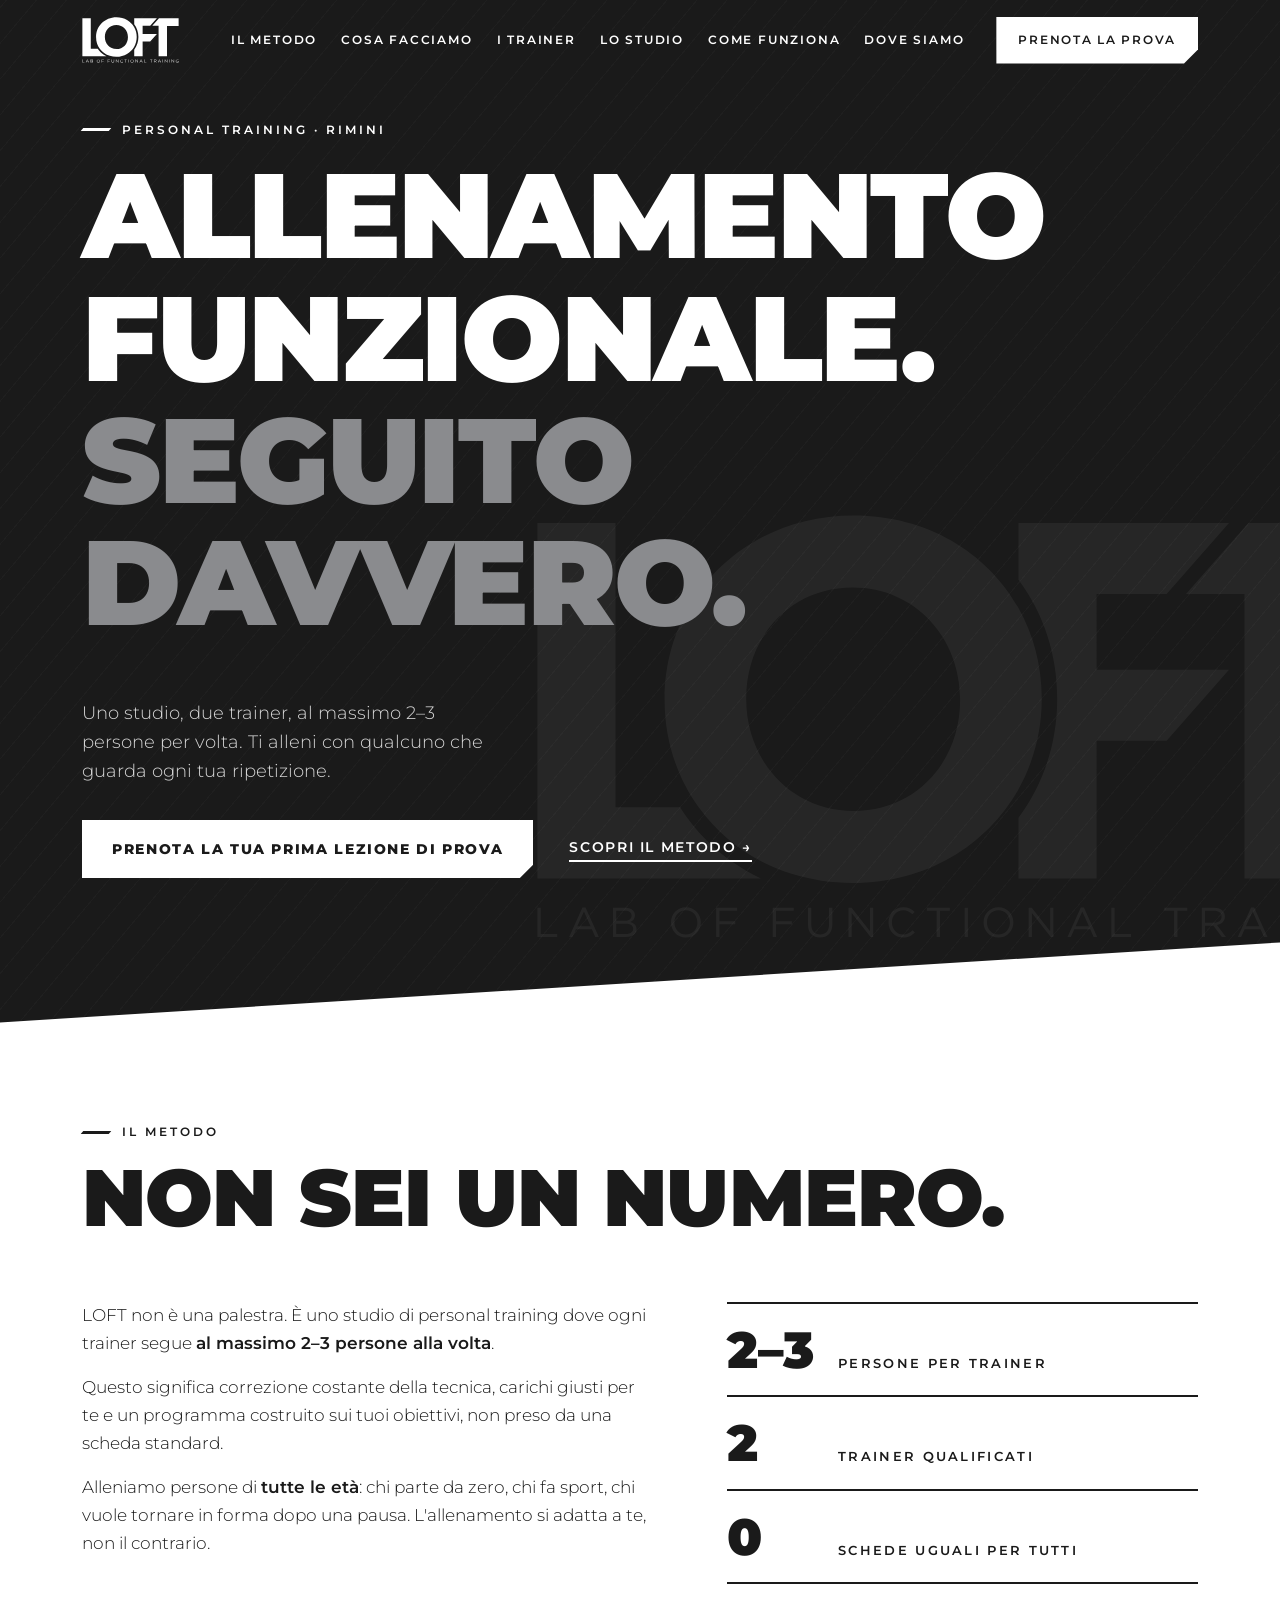
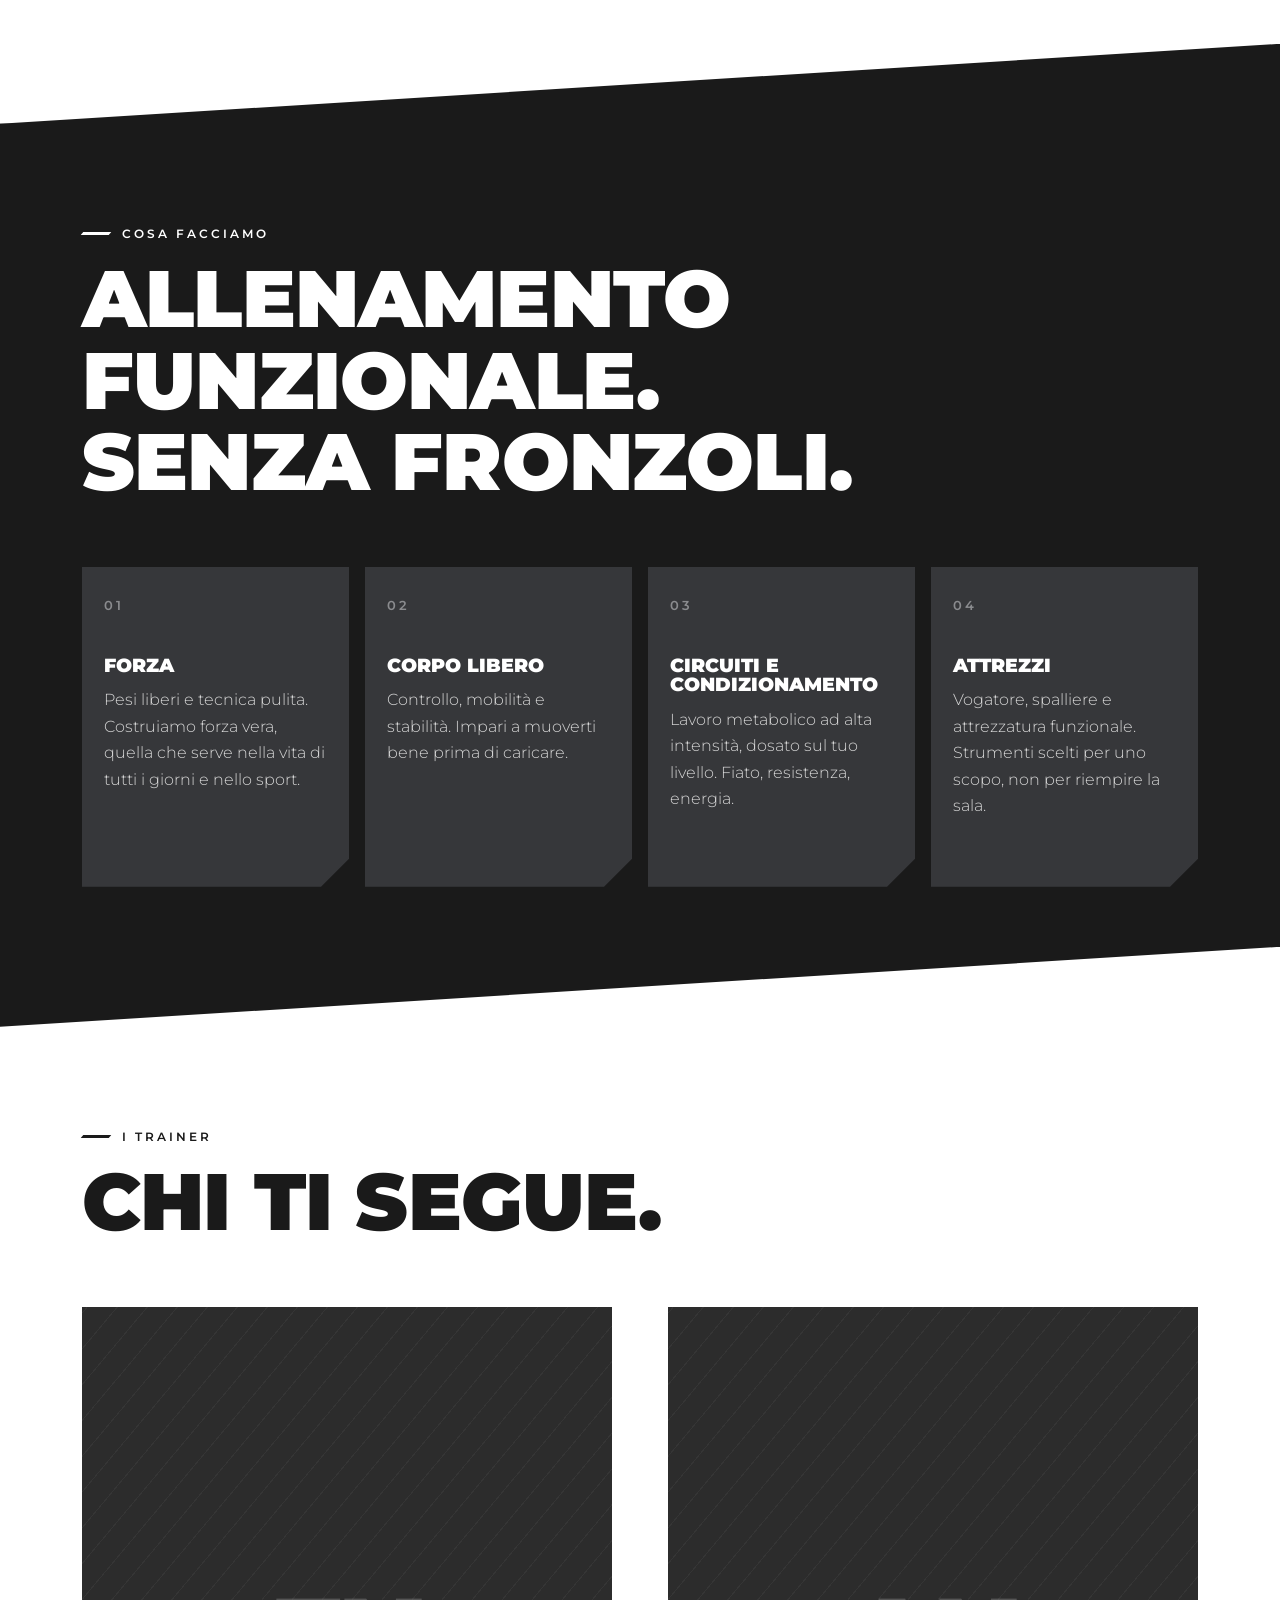
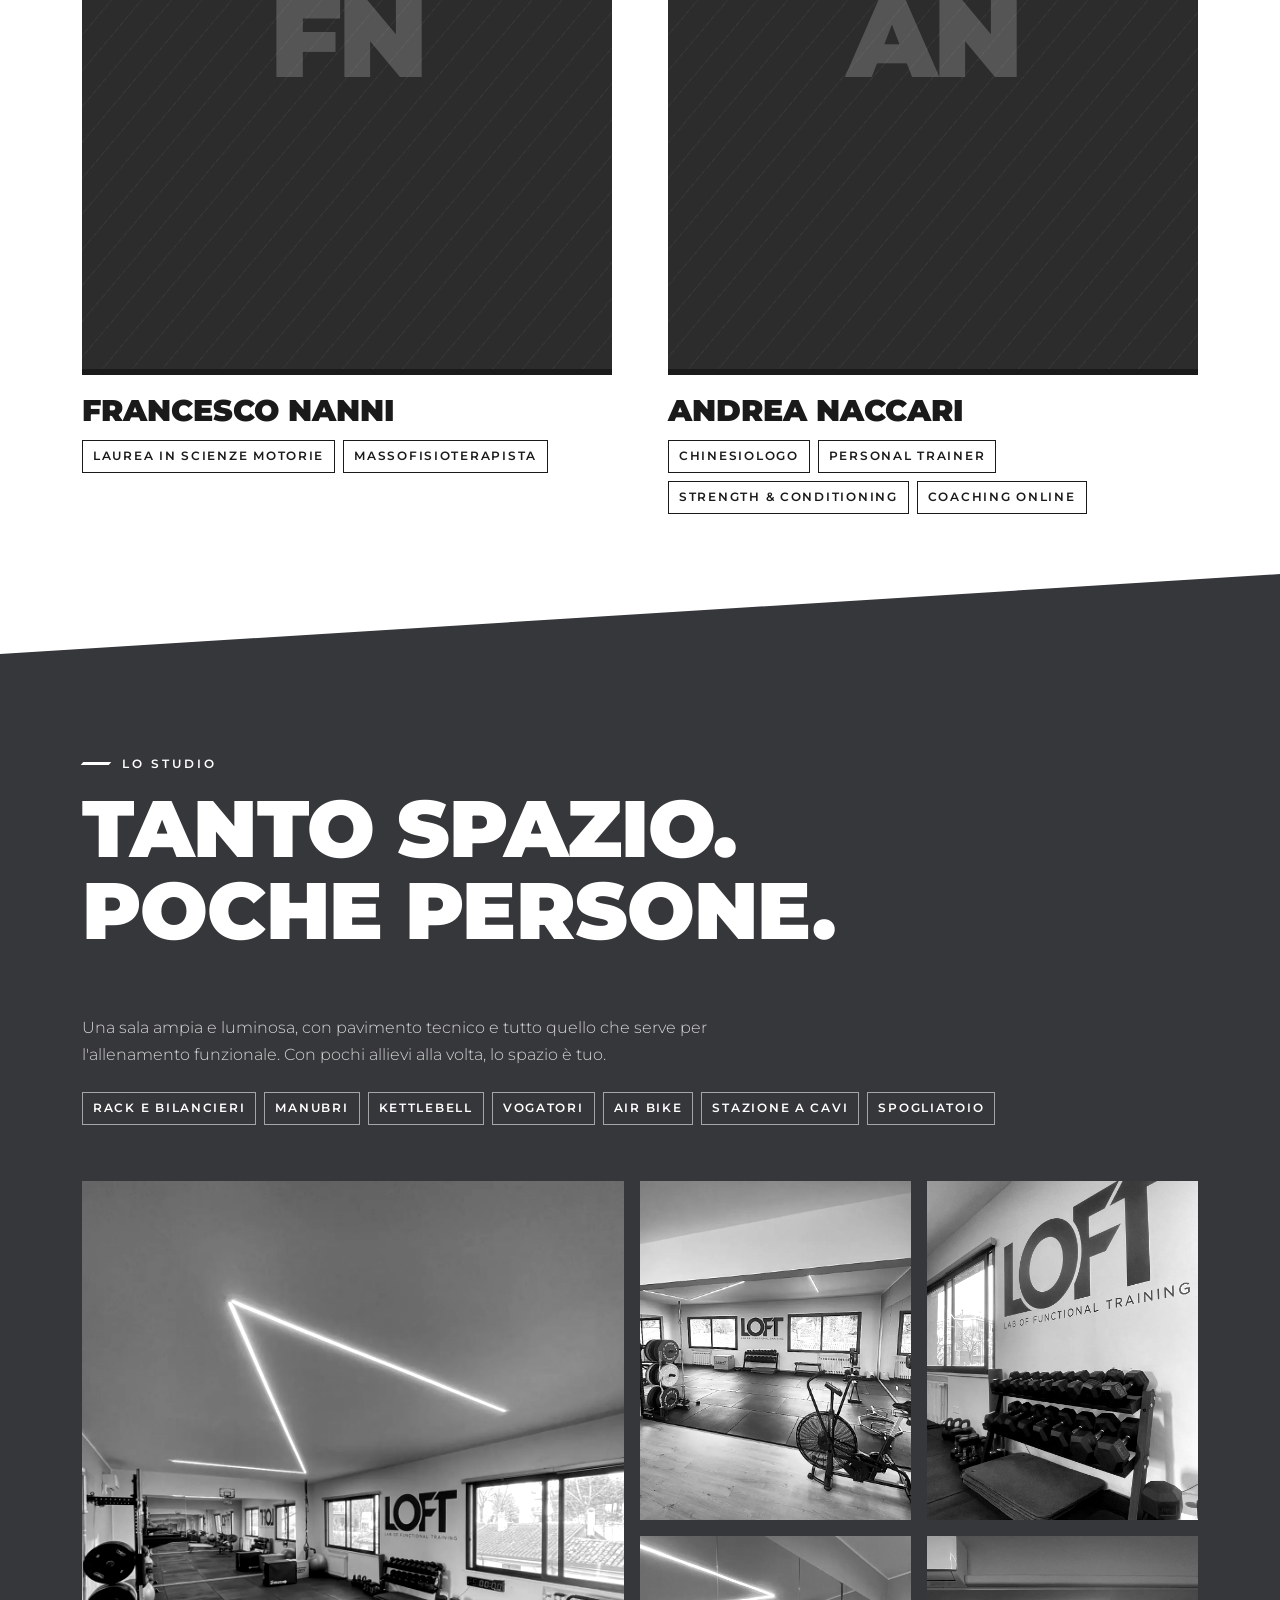
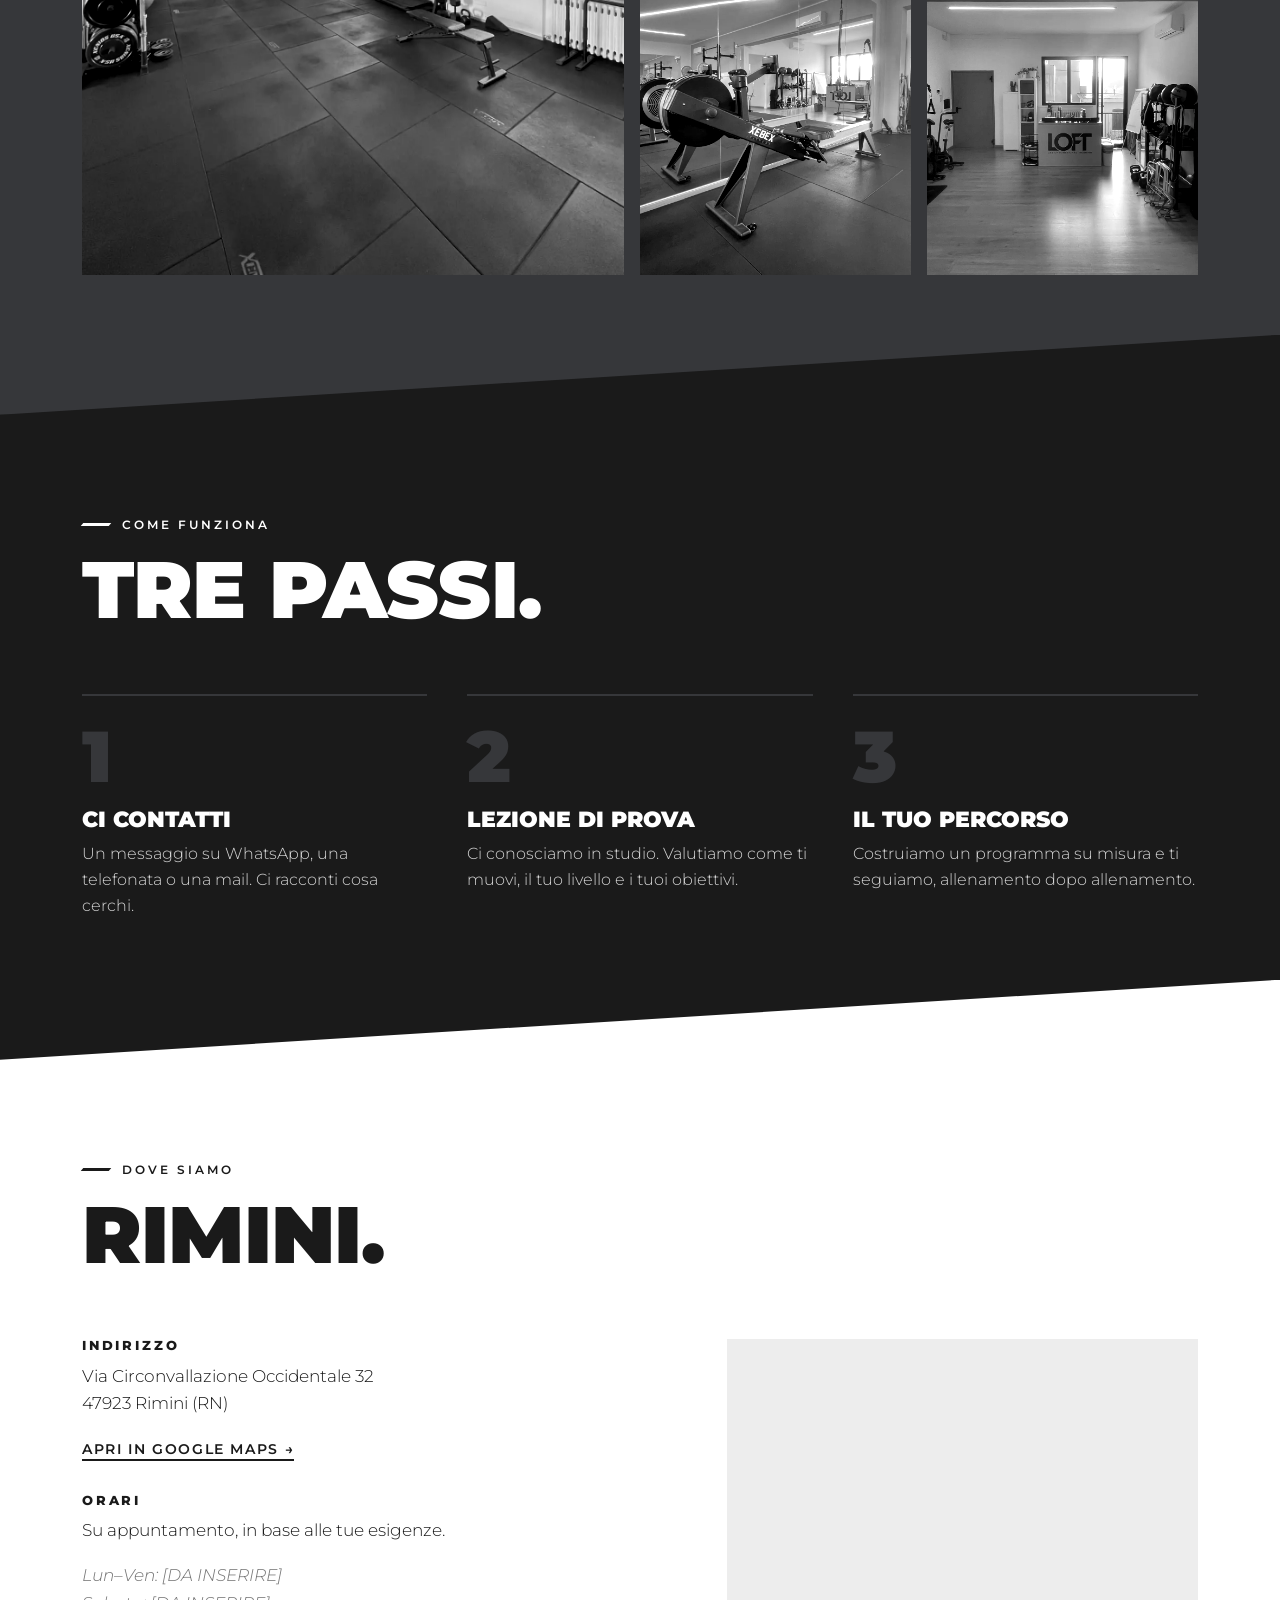
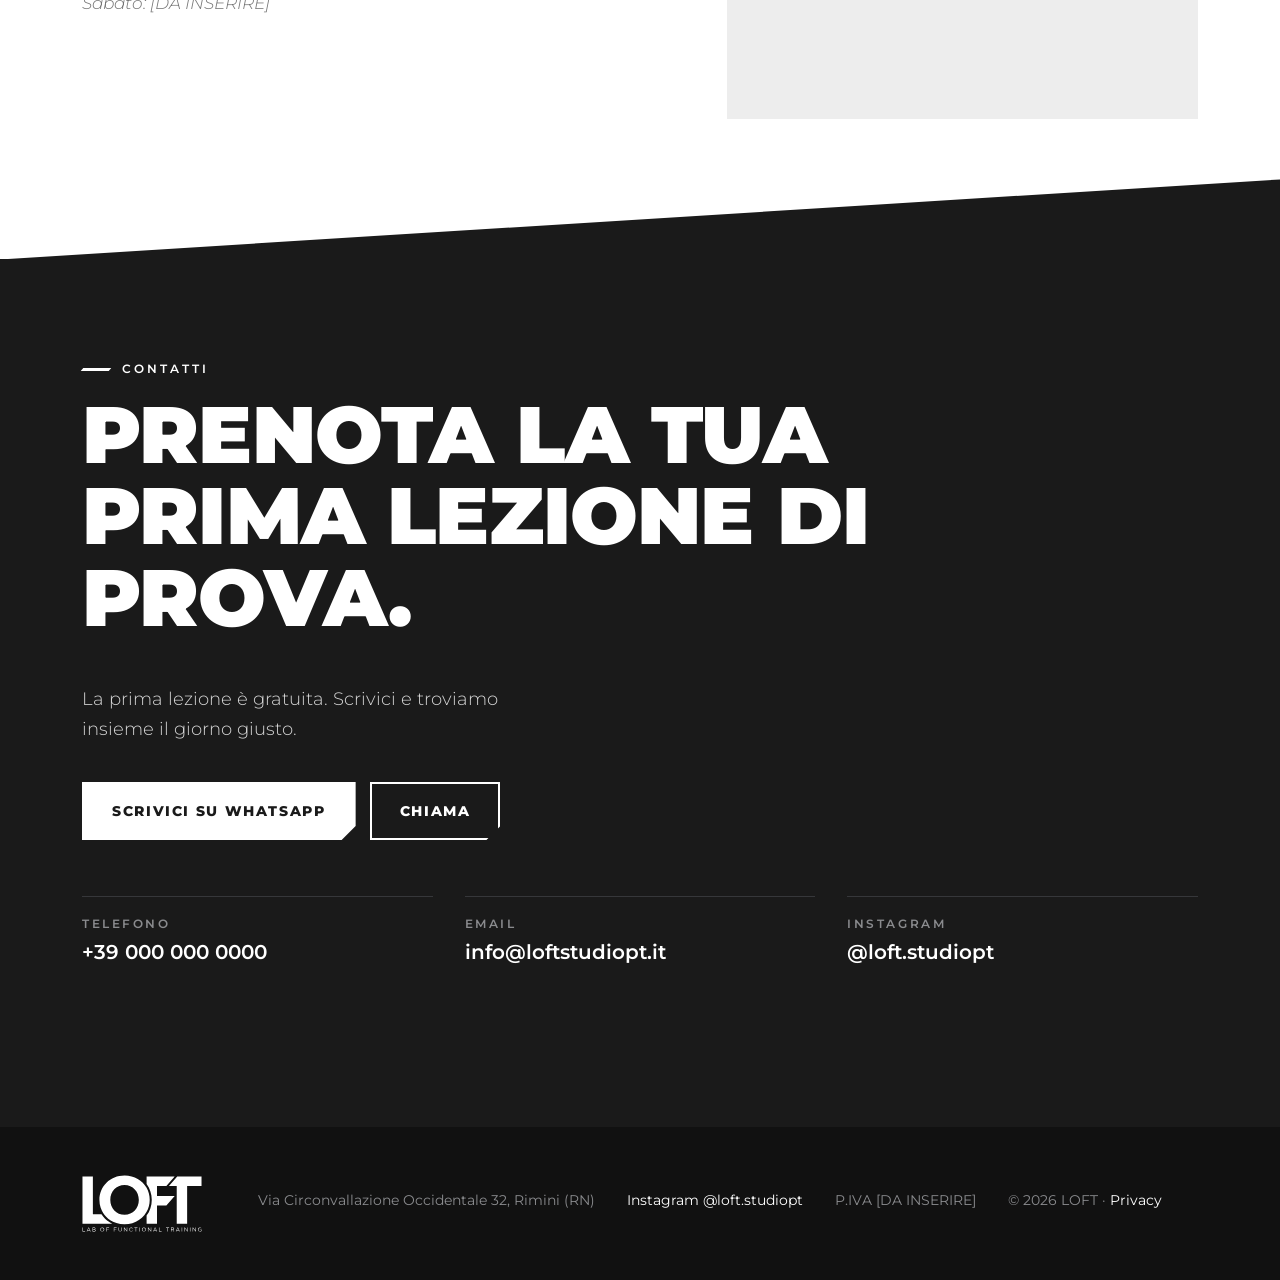
==== index.html @ a65f4deb "Nuova sezione Lo studio con le foto della palestra Cinque foto in bianco e nero (WebP), testo breve " ====
<!DOCTYPE html>
<!--
  LOFT – Lab of Functional Training · sito vetrina one-page
  ----------------------------------------------------------
  - I TESTI si modificano direttamente qui sotto, sezione per sezione.
  - I CONTATTI (telefono, WhatsApp, email) sono centralizzati in js/main.js,
    in cima al file (oggetto CONTATTI). Cambiali lì, una volta sola.
  - Tutto ciò che è da completare è marcato con [DA INSERIRE] o con un commento "DA SOSTITUIRE"
    (cerca queste parole nel file).
-->
<html lang="it">
<head>
  <meta charset="utf-8">
  <meta name="viewport" content="width=device-width, initial-scale=1">

  <!-- SEO base -->
  <title>LOFT – Lab of Functional Training | Personal training a Rimini</title>
  <meta name="description" content="Studio di personal training a Rimini. Allenamento funzionale con massimo 2–3 persone per trainer: attenzione individuale e programmazione su misura, per tutte le età.">
  <meta name="theme-color" content="#1A1A1A">

  <!-- Open Graph: l'anteprima quando si condivide il link su WhatsApp / Instagram -->
  <meta property="og:type" content="website">
  <meta property="og:locale" content="it_IT">
  <meta property="og:title" content="LOFT – Lab of Functional Training">
  <meta property="og:description" content="Allenamento funzionale a Rimini. Seguito davvero: massimo 2–3 persone per trainer.">
  <!-- Indirizzi completi (WhatsApp e Facebook li vogliono così).
       DA SOSTITUIRE quando ci sarà il dominio loftstudiopt.it -->
  <link rel="canonical" href="https://giacomociotti.github.io/loft/">
  <meta property="og:url" content="https://giacomociotti.github.io/loft/">
  <meta property="og:image" content="https://giacomociotti.github.io/loft/assets/logo/og-image.jpg">
  <meta property="og:image:width" content="1200">
  <meta property="og:image:height" content="630">

  <!-- Icone (favicon) ricavate dal logo -->
  <link rel="icon" type="image/png" sizes="32x32" href="assets/logo/favicon-32.png">
  <link rel="apple-touch-icon" href="assets/logo/apple-touch-icon.png">

  <!-- Font: Montserrat da Google Fonts -->
  <link rel="preconnect" href="https://fonts.googleapis.com">
  <link rel="preconnect" href="https://fonts.gstatic.com" crossorigin>
  <link href="https://fonts.googleapis.com/css2?family=Montserrat:wght@300;400;600;800;900&display=swap" rel="stylesheet">

  <link rel="stylesheet" href="css/style.css?v=4">

  <!-- Dati strutturati per Google (scheda attività locale).
       Telefono ed email da aggiungere quando saranno quelli reali:
       "telephone": "+39...", "email": "..." -->
  <script type="application/ld+json">
  {
    "@context": "https://schema.org",
    "@type": "SportsActivityLocation",
    "name": "LOFT – Lab of Functional Training",
    "description": "Studio di personal training e allenamento funzionale a Rimini.",
    "url": "https://giacomociotti.github.io/loft/",
    "image": "https://giacomociotti.github.io/loft/assets/logo/og-image.jpg",
    "address": {
      "@type": "PostalAddress",
      "streetAddress": "Via Circonvallazione Occidentale 32",
      "addressLocality": "Rimini",
      "addressRegion": "RN",
      "addressCountry": "IT"
    },
    "sameAs": ["https://www.instagram.com/loft.studiopt"]
  }
  </script>
</head>
<body>

  <!-- Link nascosto per chi naviga da tastiera: salta direttamente al contenuto -->
  <a class="skip-link" href="#metodo">Vai al contenuto</a>

  <!-- ===================== MENU IN ALTO ===================== -->
  <header class="site-header" id="top">
    <div class="container header-inner">
      <a href="#top" class="header-logo" aria-label="LOFT – torna all'inizio">
        <img src="assets/logo/loft-logo-bianco.svg" alt="LOFT – Lab of Functional Training" width="524" height="249">
      </a>

      <!-- Bottone hamburger: visibile solo su telefono -->
      <button class="nav-toggle" aria-expanded="false" aria-controls="menu" aria-label="Apri il menu">
        <span></span><span></span><span></span>
      </button>

      <nav class="nav" id="menu" aria-label="Menu principale">
        <a href="#metodo">Il metodo</a>
        <a href="#cosa-facciamo">Cosa facciamo</a>
        <a href="#trainer">I trainer</a>
        <a href="#studio">Lo studio</a>
        <a href="#come-funziona">Come funziona</a>
        <a href="#dove-siamo">Dove siamo</a>
        <a href="#contatti" class="btn btn-light nav-cta">Prenota la prova</a>
      </nav>
    </div>
  </header>

  <main>

    <!-- ===================== 1. HERO ===================== -->
    <section class="hero">
      <div class="container hero-inner">
        <p class="eyebrow">Personal training · Rimini</p>
        <h1 class="hero-title">
          Allenamento funzionale.<br>
          <span class="outline">Seguito davvero.</span>
        </h1>
        <p class="hero-lead">
          Uno studio, due trainer, al massimo 2–3 persone per volta.
          Ti alleni con qualcuno che guarda ogni tua ripetizione.
        </p>
        <div class="hero-actions">
          <!-- "gratuita" da confermare con i titolari -->
          <a href="#contatti" class="btn btn-light">Prenota la tua prima lezione di prova</a>
          <a href="#metodo" class="link-arrow">Scopri il metodo</a>
        </div>
      </div>
      <!-- Grande "LOFT" decorativo sullo sfondo -->
      <img class="hero-watermark" src="assets/logo/loft-logo-bianco.svg" alt="" aria-hidden="true" width="524" height="249">
    </section>

    <!-- ===================== 2. IL METODO / CHI SIAMO ===================== -->
    <section class="section section-light cut-top" id="metodo">
      <div class="container">
        <p class="eyebrow">Il metodo</p>
        <h2 class="section-title">Non sei un numero.</h2>

        <div class="split">
          <div class="prose">
            <p>
              LOFT non è una palestra. È uno studio di personal training dove ogni trainer
              segue <strong>al massimo 2–3 persone alla volta</strong>.
            </p>
            <p>
              Questo significa correzione costante della tecnica, carichi giusti per te
              e un programma costruito sui tuoi obiettivi, non preso da una scheda standard.
            </p>
            <p>
              Alleniamo persone di <strong>tutte le età</strong>: chi parte da zero, chi fa sport,
              chi vuole tornare in forma dopo una pausa. L'allenamento si adatta a te,
              non il contrario.
            </p>
          </div>

          <ul class="facts">
            <li><span class="fact-num">2–3</span><span class="fact-label">persone per trainer</span></li>
            <li><span class="fact-num">2</span><span class="fact-label">trainer qualificati</span></li>
            <li><span class="fact-num">0</span><span class="fact-label">schede uguali per tutti</span></li>
          </ul>
        </div>
      </div>
    </section>

    <!-- ===================== 3. COSA FACCIAMO ===================== -->
    <section class="section section-dark cut-top" id="cosa-facciamo">
      <div class="container">
        <p class="eyebrow">Cosa facciamo</p>
        <h2 class="section-title">Allenamento funzionale.<br>Senza fronzoli.</h2>

        <div class="cards">
          <article class="card">
            <span class="card-num">01</span>
            <h3>Forza</h3>
            <p>Pesi liberi e tecnica pulita. Costruiamo forza vera, quella che serve nella vita di tutti i giorni e nello sport.</p>
          </article>
          <article class="card">
            <span class="card-num">02</span>
            <h3>Corpo libero</h3>
            <p>Controllo, mobilità e stabilità. Impari a muoverti bene prima di caricare.</p>
          </article>
          <article class="card">
            <span class="card-num">03</span>
            <h3>Circuiti e condizionamento</h3>
            <p>Lavoro metabolico ad alta intensità, dosato sul tuo livello. Fiato, resistenza, energia.</p>
          </article>
          <article class="card">
            <span class="card-num">04</span>
            <h3>Attrezzi</h3>
            <p>Vogatore, spalliere e attrezzatura funzionale. Strumenti scelti per uno scopo, non per riempire la sala.</p>
          </article>
        </div>
      </div>
    </section>

    <!-- ===================== 4. I TRAINER ===================== -->
    <section class="section section-light cut-top" id="trainer">
      <div class="container">
        <p class="eyebrow">I trainer</p>
        <h2 class="section-title">Chi ti segue.</h2>

        <div class="trainers">
          <article class="trainer">
            <!-- DA SOSTITUIRE: foto del trainer.
                 Quando c'è la foto, sostituisci il <div class="trainer-photo ..."> con:
                 <img class="trainer-photo" src="assets/img/francesco-nanni.webp" alt="Francesco Nanni, trainer di LOFT" loading="lazy" width="800" height="1000"> -->
            <div class="trainer-photo trainer-photo-placeholder" role="img" aria-label="Foto di Francesco Nanni in arrivo">FN</div>
            <div class="trainer-body">
              <h3>Francesco Nanni</h3>
              <ul class="tags">
                <li>Laurea in Scienze Motorie</li>
                <li>Massofisioterapista</li>
              </ul>
            </div>
          </article>

          <article class="trainer">
            <!-- DA SOSTITUIRE: foto del trainer (vedi istruzioni sopra), es. assets/img/andrea-naccari.webp -->
            <div class="trainer-photo trainer-photo-placeholder" role="img" aria-label="Foto di Andrea Naccari in arrivo">AN</div>
            <div class="trainer-body">
              <h3>Andrea Naccari</h3>
              <ul class="tags">
                <li>Chinesiologo</li>
                <li>Personal Trainer</li>
                <li>Strength &amp; Conditioning</li>
                <li>Coaching online</li>
              </ul>
            </div>
          </article>
        </div>
      </div>
    </section>

    <!-- ===================== 4b. LO STUDIO (foto della palestra) =====================
         Foto in assets/img/palestra/ (versioni leggere in WebP; gli originali sono in originali/).
         Il bianco e nero lo applica il CSS: le foto restano a colori nei file.
         Su telefono le foto scorrono di lato; su desktop diventano una griglia
         con la prima foto grande a sinistra. Per cambiare foto basta cambiare src e alt. -->
    <section class="section section-studio cut-top" id="studio">
      <div class="container">
        <p class="eyebrow">Lo studio</p>
        <h2 class="section-title">Tanto spazio.<br>Poche persone.</h2>
        <p class="studio-lead">Una sala ampia e luminosa, con pavimento tecnico e tutto quello che serve per l'allenamento funzionale. Con pochi allievi alla volta, lo spazio è tuo.</p>

        <!-- Attrezzatura: solo cose che si vedono davvero nelle foto dello studio -->
        <ul class="tags tags-light">
          <li>Rack e bilancieri</li>
          <li>Manubri</li>
          <li>Kettlebell</li>
          <li>Vogatori</li>
          <li>Air bike</li>
          <li>Stazione a cavi</li>
          <li>Spogliatoio</li>
        </ul>

        <!-- tabindex e aria-label: permettono di scorrere le foto anche da tastiera -->
        <div class="gallery" role="region" aria-label="Foto dello studio" tabindex="0">
          <img src="assets/img/palestra/sala-panoramica.webp" alt="La sala di LOFT vista dal fondo, con le luci a LED sul soffitto e il logo sul muro" loading="lazy" width="1200" height="1600">
          <img src="assets/img/palestra/sala-panoramica-ingresso.webp" alt="La sala vista dall'ingresso: dischi, air bike e pavimento tecnico" loading="lazy" width="1000" height="1000">
          <img src="assets/img/palestra/parete-logo-manubri.webp" alt="Il logo LOFT sulla parete, sopra la rastrelliera dei manubri" loading="lazy" width="1000" height="1333">
          <img src="assets/img/palestra/vogatore-sala.webp" alt="Un vogatore davanti agli specchi della sala" loading="lazy" width="1000" height="1333">
          <img src="assets/img/palestra/sala-ingresso-bancone.webp" alt="L'ingresso con il bancone LOFT e l'attrezzatura funzionale" loading="lazy" width="1000" height="1333">
        </div>
      </div>
    </section>

    <!-- ===================== 5. COME FUNZIONA ===================== -->
    <section class="section section-dark cut-top" id="come-funziona">
      <div class="container">
        <p class="eyebrow">Come funziona</p>
        <h2 class="section-title">Tre passi.</h2>

        <ol class="steps">
          <li class="step">
            <span class="step-num">1</span>
            <h3>Ci contatti</h3>
            <p>Un messaggio su WhatsApp, una telefonata o una mail. Ci racconti cosa cerchi.</p>
          </li>
          <li class="step">
            <span class="step-num">2</span>
            <h3>Lezione di prova</h3>
            <p>Ci conosciamo in studio. Valutiamo come ti muovi, il tuo livello e i tuoi obiettivi.</p>
          </li>
          <li class="step">
            <span class="step-num">3</span>
            <h3>Il tuo percorso</h3>
            <p>Costruiamo un programma su misura e ti seguiamo, allenamento dopo allenamento.</p>
          </li>
        </ol>
      </div>
    </section>

    <!-- ===================== 6. DOVE SIAMO E ORARI ===================== -->
    <section class="section section-light cut-top" id="dove-siamo">
      <div class="container">
        <p class="eyebrow">Dove siamo</p>
        <h2 class="section-title">Rimini.</h2>

        <div class="split">
          <div class="info">
            <h3>Indirizzo</h3>
            <p>
              Via Circonvallazione Occidentale 32<br>
              47923 Rimini (RN)
            </p>
            <p>
              <a class="link-arrow link-dark" href="https://www.google.com/maps/search/?api=1&query=Via+Circonvallazione+Occidentale+32+Rimini" target="_blank" rel="noopener">Apri in Google Maps</a>
            </p>

            <h3>Orari</h3>
            <p>Su appuntamento, in base alle tue esigenze.</p>
            <!-- DA SOSTITUIRE: fasce orarie di apertura -->
            <p class="placeholder">Lun–Ven: [DA INSERIRE]<br>Sabato: [DA INSERIRE]</p>
          </div>

          <!-- Mappa Google: embed gratuito, nessuna API key necessaria -->
          <div class="map">
            <iframe
              title="Mappa: LOFT, Via Circonvallazione Occidentale 32, Rimini"
              src="https://www.google.com/maps?q=Via+Circonvallazione+Occidentale+32,+Rimini&output=embed"
              loading="lazy"
              referrerpolicy="no-referrer-when-downgrade"
              allowfullscreen></iframe>
          </div>
        </div>
      </div>
    </section>

    <!-- ===================== 7. CONTATTI ===================== -->
    <section class="section section-dark cut-top contact" id="contatti">
      <div class="container">
        <p class="eyebrow">Contatti</p>
        <h2 class="section-title">Prenota la tua<br>prima lezione di prova.</h2>
        <!-- DA SOSTITUIRE: confermare con i titolari che la prova sia gratuita -->
        <p class="contact-lead">La prima lezione è gratuita. Scrivici e troviamo insieme il giorno giusto.</p>

        <!-- I link qui sotto vengono completati da js/main.js (oggetto CONTATTI) -->
        <div class="contact-actions">
          <a class="btn btn-light" data-contatto="whatsapp" href="#" target="_blank" rel="noopener">Scrivici su WhatsApp</a>
          <a class="btn btn-outline" data-contatto="telefono" href="#">Chiama</a>
        </div>

        <ul class="contact-list">
          <li><span>Telefono</span> <a data-contatto="telefono" data-mostra="testo" href="#">[DA INSERIRE]</a></li>
          <li><span>Email</span> <a data-contatto="email" data-mostra="testo" href="#">[DA INSERIRE]</a></li>
          <li><span>Instagram</span> <a href="https://www.instagram.com/loft.studiopt" target="_blank" rel="noopener">@loft.studiopt</a></li>
        </ul>
      </div>
    </section>

  </main>

  <!-- ===================== 8. FOOTER ===================== -->
  <footer class="site-footer">
    <div class="container footer-inner">
      <img class="footer-logo" src="assets/logo/loft-logo-bianco.svg" alt="LOFT – Lab of Functional Training" width="524" height="249" loading="lazy">
      <div class="footer-info">
        <p>Via Circonvallazione Occidentale 32, Rimini (RN)</p>
        <p><a href="https://www.instagram.com/loft.studiopt" target="_blank" rel="noopener">Instagram @loft.studiopt</a></p>
        <!-- DA SOSTITUIRE: P.IVA e ragione sociale -->
        <p>P.IVA [DA INSERIRE]</p>
        <p>© <span id="anno">2026</span> LOFT · <a href="privacy.html">Privacy</a></p>
      </div>
    </div>
  </footer>

  <script src="js/main.js?v=4"></script>
</body>
</html>
---- css/style.css ----
/* =========================================================
   LOFT – foglio di stile
   Approccio "mobile-first": le regole base sono per il telefono,
   le @media (min-width: ...) in fondo aggiungono il layout per schermi grandi.
   ========================================================= */

/* ---------- 1. VARIABILI (colori, font, misure) ---------- */
:root {
  --nero: #1A1A1A;        /* nero del logo */
  --antracite: #36373A;   /* grigio antracite, card e blocchi scuri */
  --grigio: #8A8B8E;      /* grigio medio per testi secondari su scuro */
  --grigio-chiaro: #EDEDED;
  --bianco: #FFFFFF;

  --font: "Montserrat", system-ui, -apple-system, "Segoe UI", sans-serif;

  --gutter: 20px;          /* margine laterale su telefono */
  --max: 1180px;           /* larghezza massima del contenuto */
  --taglio: 6vw;           /* altezza del taglio diagonale tra le sezioni */
  --header-h: 64px;
}

/* ---------- 2. BASE ---------- */
*, *::before, *::after { box-sizing: border-box; }

html {
  scroll-behavior: smooth;                  /* scroll fluido verso le sezioni */
  scroll-padding-top: var(--header-h);      /* il menu fisso non copre i titoli */
}

body {
  margin: 0;
  font-family: var(--font);
  font-weight: 400;
  font-size: 1rem;
  line-height: 1.65;
  color: var(--bianco);
  background: var(--nero);
  -webkit-font-smoothing: antialiased;
}

img { max-width: 100%; display: block; }
a { color: inherit; }
h1, h2, h3 { margin: 0; line-height: 1.02; }
p { margin: 0 0 1em; }

.container {
  width: 100%;
  max-width: var(--max);
  margin: 0 auto;
  padding: 0 var(--gutter);
}

/* Contorno ben visibile per chi naviga con la tastiera */
:focus-visible { outline: 3px solid currentColor; outline-offset: 3px; }

.skip-link {
  position: absolute; left: -9999px; top: 0;
  background: var(--bianco); color: var(--nero);
  padding: 10px 16px; z-index: 100; font-weight: 600;
}
.skip-link:focus { left: 10px; top: 10px; }

/* ---------- 3. TIPOGRAFIA RICORRENTE ---------- */

/* Occhiello: piccolo, maiuscolo, spaziato come la tagline del logo */
.eyebrow {
  font-size: 0.75rem;
  font-weight: 600;
  letter-spacing: 0.25em;
  text-transform: uppercase;
  margin-bottom: 1.2em;
  display: flex; align-items: center; gap: 12px;
}
.eyebrow::before {             /* trattino obliquo, richiama il taglio della F */
  content: "";
  width: 28px; height: 3px;
  background: currentColor;
  transform: skewX(-40deg);
}

.section-title {
  font-size: clamp(2.2rem, 9vw, 5rem);
  font-weight: 900;
  text-transform: uppercase;
  letter-spacing: -0.01em;
  margin-bottom: 0.8em;
}

.prose p, .info p { font-weight: 300; font-size: 1.05rem; }
strong { font-weight: 600; }

.placeholder { opacity: 0.6; font-style: italic; }

/* ---------- 4. BOTTONI E LINK ---------- */
.btn {
  display: inline-block;
  padding: 16px 28px;
  font-weight: 800;
  font-size: 0.85rem;
  letter-spacing: 0.12em;
  text-transform: uppercase;
  text-decoration: none;
  text-align: center;
  border: 2px solid transparent;
  /* angolo in basso a destra tagliato in diagonale */
  clip-path: polygon(0 0, 100% 0, 100% calc(100% - 14px), calc(100% - 14px) 100%, 0 100%);
  transition: background-color .2s, color .2s;
}
.btn-light { background: var(--bianco); color: var(--nero); }
.btn-light:hover, .btn-light:focus-visible { background: var(--grigio-chiaro); }
.btn-outline { border-color: var(--bianco); color: var(--bianco); }
.btn-outline:hover, .btn-outline:focus-visible { background: var(--bianco); color: var(--nero); }
.btn:focus-visible { outline: none; text-decoration: underline; text-underline-offset: 4px; }

.link-arrow {
  font-weight: 600;
  font-size: 0.85rem;
  letter-spacing: 0.12em;
  text-transform: uppercase;
  text-decoration: none;
  border-bottom: 2px solid currentColor;
  padding-bottom: 2px;
}
.link-arrow::after { content: " →"; }

/* ---------- 5. HEADER E MENU ---------- */
.site-header {
  position: fixed; inset: 0 0 auto 0;
  z-index: 50;
  height: var(--header-h);
  transition: background-color .25s;
}
.site-header.scrolled, body.menu-aperto .site-header { background: var(--nero); }

.header-inner {
  height: 100%;
  display: flex; align-items: center; justify-content: space-between;
}
.header-logo img { height: 38px; width: auto; }

/* Hamburger: tre lineette che diventano una X */
.nav-toggle {
  width: 44px; height: 44px;
  background: none; border: 0; padding: 10px;
  color: var(--bianco); cursor: pointer;
  display: flex; flex-direction: column; justify-content: center; gap: 6px;
  z-index: 60;
}
.nav-toggle span {
  display: block; height: 2px; background: currentColor;
  transition: transform .25s, opacity .25s;
}
body.menu-aperto .nav-toggle span:nth-child(1) { transform: translateY(8px) rotate(45deg); }
body.menu-aperto .nav-toggle span:nth-child(2) { opacity: 0; }
body.menu-aperto .nav-toggle span:nth-child(3) { transform: translateY(-8px) rotate(-45deg); }

/* Su telefono il menu è un pannello a tutto schermo */
.nav {
  position: fixed; inset: var(--header-h) 0 0 0;
  background: var(--nero);
  display: flex; flex-direction: column; gap: 4px;
  padding: 32px var(--gutter);
  visibility: hidden; opacity: 0;
  transition: opacity .25s, visibility .25s;
}
body.menu-aperto .nav { visibility: visible; opacity: 1; }
body.menu-aperto { overflow: hidden; }   /* blocca lo scroll sotto il menu */

.nav a {
  font-size: 1.6rem; font-weight: 800; text-transform: uppercase;
  text-decoration: none; padding: 8px 0;
}
.nav .nav-cta { margin-top: 24px; font-size: 0.85rem; padding: 16px 28px; }

/* ---------- 6. HERO ---------- */
.hero {
  position: relative;
  min-height: 100svh;            /* altezza dello schermo del telefono */
  /* Su telefono: contenuti e scritta LOFT uno sotto l'altro */
  display: flex; flex-direction: column; justify-content: center;
  padding: calc(var(--header-h) + 40px) 0 calc(var(--taglio) + 24px);
  overflow: hidden;
  background:
    /* leggere righe diagonali, effetto "industriale" */
    repeating-linear-gradient(-50deg, transparent 0 22px, rgba(255,255,255,.025) 22px 23px),
    var(--nero);
}
.hero-inner { position: relative; z-index: 1; }

.hero-title {
  font-size: clamp(2.2rem, 10.5vw, 7.5rem);
  font-weight: 900;
  text-transform: uppercase;
  letter-spacing: -0.02em;
  margin-bottom: 0.45em;
}
/* Seconda riga del titolo in grigio, per dare ritmo */
.outline { color: var(--grigio); }

.hero-lead {
  max-width: 34ch;
  font-size: 1.1rem; font-weight: 300;
  color: #D6D6D6;
  margin-bottom: 2em;
}
.hero-actions {
  display: flex; flex-direction: column; align-items: flex-start; gap: 24px;
}

/* Grande LOFT decorativo.
   Su telefono sta SOTTO i contenuti (non dietro), allineato al testo
   e tagliato dal bordo destro dello schermo. */
.hero-watermark {
  width: 104%; max-width: none; height: auto;   /* più largo dello schermo: la T è tagliata solo in parte */
  margin: 28px 0 0 var(--gutter);
  opacity: 0.09;
  pointer-events: none;
}

/* ---------- 7. SEZIONI E TAGLIO DIAGONALE ---------- */
.section {
  position: relative;
  padding: 72px 0 88px;
}
.section-light { background: var(--bianco); color: var(--nero); }
.section-dark  { background: var(--nero);   color: var(--bianco); }

/* Ogni sezione "sale" sopra la precedente con un bordo obliquo */
.cut-top {
  margin-top: calc(var(--taglio) * -1);
  padding-top: calc(var(--taglio) + 64px);
  clip-path: polygon(0 var(--taglio), 100% 0, 100% 100%, 0 100%);
}

/* Due colonne su desktop, una sopra l'altra su telefono */
.split { display: grid; gap: 48px; }

/* ---------- 8. IL METODO: numeri ---------- */
.facts {
  list-style: none; margin: 0; padding: 0;
  display: grid; gap: 0;
}
.facts li {
  display: flex; align-items: baseline; gap: 20px;
  padding: 20px 0;
  border-top: 2px solid var(--nero);
}
.facts li:last-child { border-bottom: 2px solid var(--nero); }
.fact-num {
  font-size: 3.2rem; font-weight: 900; line-height: 1;
  min-width: 2.6ch;
}
.fact-label {
  font-size: 0.8rem; font-weight: 600;
  letter-spacing: 0.18em; text-transform: uppercase;
}

/* ---------- 9. COSA FACCIAMO: card ---------- */
.cards { display: grid; gap: 16px; }
.card {
  background: var(--antracite);
  padding: 32px 28px 36px;
  clip-path: polygon(0 0, 100% 0, 100% calc(100% - 28px), calc(100% - 28px) 100%, 0 100%);
}
.card-num {
  display: block;
  font-size: 0.8rem; font-weight: 600; letter-spacing: 0.25em;
  color: var(--grigio);
  margin-bottom: 40px;
}
.card h3 {
  font-size: 1.5rem; font-weight: 900; text-transform: uppercase;
  margin-bottom: 12px;
}
.card p { font-weight: 300; color: #D6D6D6; margin: 0; }

/* ---------- 10. TRAINER ---------- */
.trainers { display: grid; gap: 40px; }
.trainer-photo {
  width: 100%;
  aspect-ratio: 4 / 5;
  object-fit: cover;
  /* foto in bianco e nero ad alto contrasto */
  filter: grayscale(1) contrast(1.15);
}
.trainer-photo-placeholder {
  background:
    repeating-linear-gradient(-50deg, transparent 0 22px, rgba(255,255,255,.04) 22px 23px),
    var(--antracite);
  color: rgba(255,255,255,.18);
  display: flex; align-items: center; justify-content: center;
  font-size: 7rem; font-weight: 900; letter-spacing: -0.04em;
}
.trainer-body {
  padding-top: 20px;
  border-top: 6px solid var(--nero);
  margin-top: 0;
}
.trainer h3 {
  font-size: 1.9rem; font-weight: 900; text-transform: uppercase;
  margin-bottom: 14px;
}
.tags {
  list-style: none; margin: 0; padding: 0;
  display: flex; flex-wrap: wrap; gap: 8px;
}
.tags li {
  font-size: 0.72rem; font-weight: 600;
  letter-spacing: 0.15em; text-transform: uppercase;
  border: 1.5px solid var(--nero);
  padding: 6px 10px;
}

/* ---------- 10b. LO STUDIO: foto della palestra ---------- */
/* Sfondo antracite: fa da passaggio tra la sezione bianca (trainer)
   e quella nera (come funziona), senza rompere l'alternanza. */
.section-studio { background: var(--antracite); color: var(--bianco); }
.studio-lead {
  font-weight: 300; color: #D6D6D6;
  max-width: 40em; margin: 0 0 24px;
}
/* Etichette bianche (le .tags normali hanno il bordo nero, per sfondo chiaro) */
.tags-light li { border-color: rgba(255,255,255,.55); }

/* Telefono e tablet: striscia di foto che scorre di lato.
   Si vede un pezzo della foto successiva, così si capisce che si può scorrere. */
.gallery {
  display: flex; gap: 12px;
  margin: 40px calc(var(--gutter) * -1) 0;   /* arriva fino ai bordi dello schermo */
  padding: 0 var(--gutter);
  overflow-x: auto;
  scroll-snap-type: x mandatory;              /* ogni foto si "aggancia" al bordo */
  scroll-padding: 0 var(--gutter);
  scrollbar-width: none;                      /* nasconde la barra di scorrimento */
}
.gallery::-webkit-scrollbar { display: none; }
.gallery img {
  flex: 0 0 80%;
  width: 80%;
  height: auto;                               /* l'altezza la decide il formato 4:5 */
  aspect-ratio: 4 / 5;
  object-fit: cover;
  scroll-snap-align: start;
  /* bianco e nero ad alto contrasto, come le foto dei trainer */
  filter: grayscale(1) contrast(1.15);
  background: var(--nero);                    /* colore mentre la foto carica */
}

/* ---------- 11. COME FUNZIONA ---------- */
.steps {
  list-style: none; margin: 0; padding: 0;
  display: grid; gap: 40px;
  counter-reset: none;
}
.step { border-top: 2px solid var(--antracite); padding-top: 24px; }
.step-num {
  display: block;
  font-size: 4.5rem; font-weight: 900; line-height: 1;
  color: var(--antracite);
  margin-bottom: 16px;
}
.step h3 {
  font-size: 1.35rem; font-weight: 900; text-transform: uppercase;
  margin-bottom: 10px;
}
.step p { font-weight: 300; color: #D6D6D6; margin: 0; }

/* ---------- 12. DOVE SIAMO ---------- */
.info h3 {
  font-size: 0.8rem; font-weight: 800;
  letter-spacing: 0.22em; text-transform: uppercase;
  margin: 32px 0 10px;
}
.info h3:first-child { margin-top: 0; }
.link-dark { color: var(--nero); }

.map {
  position: relative;
  aspect-ratio: 4 / 3;
  background: var(--grigio-chiaro);
}
.map iframe {
  position: absolute; inset: 0;
  width: 100%; height: 100%; border: 0;
  filter: grayscale(1) contrast(1.05);   /* mappa in scala di grigi, in linea col sito */
}

/* ---------- 13. CONTATTI ---------- */
.contact { padding-bottom: 100px; }
.contact-lead {
  font-size: 1.15rem; font-weight: 300; color: #D6D6D6;
  max-width: 40ch; margin-top: -1em; margin-bottom: 2em;
}
.contact-actions {
  display: flex; flex-direction: column; gap: 14px;
  margin-bottom: 56px;
}
.contact-list {
  list-style: none; margin: 0; padding: 0;
}
.contact-list li {
  display: flex; flex-direction: column; gap: 2px;
  padding: 18px 0;
  border-top: 1px solid var(--antracite);
}
.contact-list span {
  font-size: 0.72rem; font-weight: 600;
  letter-spacing: 0.22em; text-transform: uppercase;
  color: var(--grigio);
}
.contact-list a {
  font-size: 1.25rem; font-weight: 600; text-decoration: none;
  word-break: break-word;
}
.contact-list a:hover { text-decoration: underline; }

/* ---------- 14. FOOTER ---------- */
.site-footer {
  background: #111111;
  padding: 48px 0;
  font-size: 0.85rem; color: var(--grigio);
}
.footer-inner { display: grid; gap: 28px; }
.footer-logo { width: 120px; height: auto; }
.footer-info p { margin: 0 0 6px; }
.footer-info a { color: var(--bianco); text-decoration: none; }
.footer-info a:hover { text-decoration: underline; }

/* =========================================================
   SCHERMI PIÙ GRANDI
   ========================================================= */

/* Tablet (da 640px in su) */
@media (min-width: 640px) {
  :root { --gutter: 32px; }
  .hero-actions { flex-direction: row; align-items: center; gap: 36px; }
  .cards { grid-template-columns: 1fr 1fr; }
  .trainers { grid-template-columns: 1fr 1fr; gap: 32px; }
  .contact-actions { flex-direction: row; }
  .gallery img { flex-basis: 44%; width: 44%; }   /* tablet: due foto e mezza */
}

/* Desktop (da 960px in su) */
@media (min-width: 960px) {
  :root { --header-h: 80px; --taglio: 80px; }
  .header-logo img { height: 46px; }

  /* Hero su desktop: la scritta LOFT torna sullo sfondo, a destra */
  .hero { flex-direction: row; align-items: center; padding-bottom: calc(var(--taglio) + 64px); }
  .hero-watermark {
    position: absolute;
    right: -12%; bottom: 8%;
    width: 95%; max-width: 900px;
    margin: 0;
    opacity: 0.05;
  }

  .section { padding: 120px 0 140px; }
  .cut-top { padding-top: calc(var(--taglio) + 100px); }

  .split { grid-template-columns: 1.2fr 1fr; gap: 80px; align-items: start; }
  .cards { grid-template-columns: repeat(4, minmax(0, 1fr)); }
  .card { padding: 28px 22px 32px; }
  .card h3 { font-size: 1.2rem; hyphens: auto; }
  .card { min-height: 320px; }
  .steps { grid-template-columns: repeat(3, 1fr); gap: 40px; }
  .trainers { gap: 56px; }

  /* Lo studio: griglia con la prima foto grande a sinistra e 4 piccole a destra */
  .gallery {
    display: grid;
    grid-template-columns: 2fr 1fr 1fr;
    gap: 16px;
    margin: 56px 0 0; padding: 0;
    overflow: visible;
  }
  .gallery img { width: 100%; }
  .gallery img:first-child {
    grid-row: span 2;
    aspect-ratio: auto; height: 100%;          /* alta quanto le due righe a destra */
    contain: size;                             /* la sua misura non allunga la griglia */
  }
  .map { aspect-ratio: auto; height: 100%; min-height: 380px; }

  .contact-list { display: grid; grid-template-columns: repeat(3, 1fr); gap: 32px; }

  .footer-inner { grid-template-columns: auto 1fr; align-items: center; gap: 56px; }
  .footer-info { display: flex; flex-wrap: wrap; gap: 6px 32px; }
}

/* Menu orizzontale (da 1180px in su).
   Sotto questa larghezza le 6 voci non stanno su una riga: resta l'hamburger. */
@media (min-width: 1180px) {
  .nav-toggle { display: none; }
  .nav {
    position: static;
    flex-direction: row; align-items: center; gap: 24px;
    padding: 0; background: none;
    visibility: visible; opacity: 1;
  }
  .nav a {
    font-size: 0.75rem; font-weight: 600;
    letter-spacing: 0.15em; padding: 6px 0;
    white-space: nowrap;                       /* niente voci spezzate su due righe */
  }
  .nav a:not(.btn):hover { text-decoration: underline; text-underline-offset: 6px; }
  .nav .nav-cta { margin: 0 0 0 8px; padding: 12px 20px; font-size: 0.72rem; }
}

/* Chi ha attivato "riduci movimento" nel sistema non vede animazioni */
@media (prefers-reduced-motion: reduce) {
  html { scroll-behavior: auto; }
  * { transition: none !important; }
}
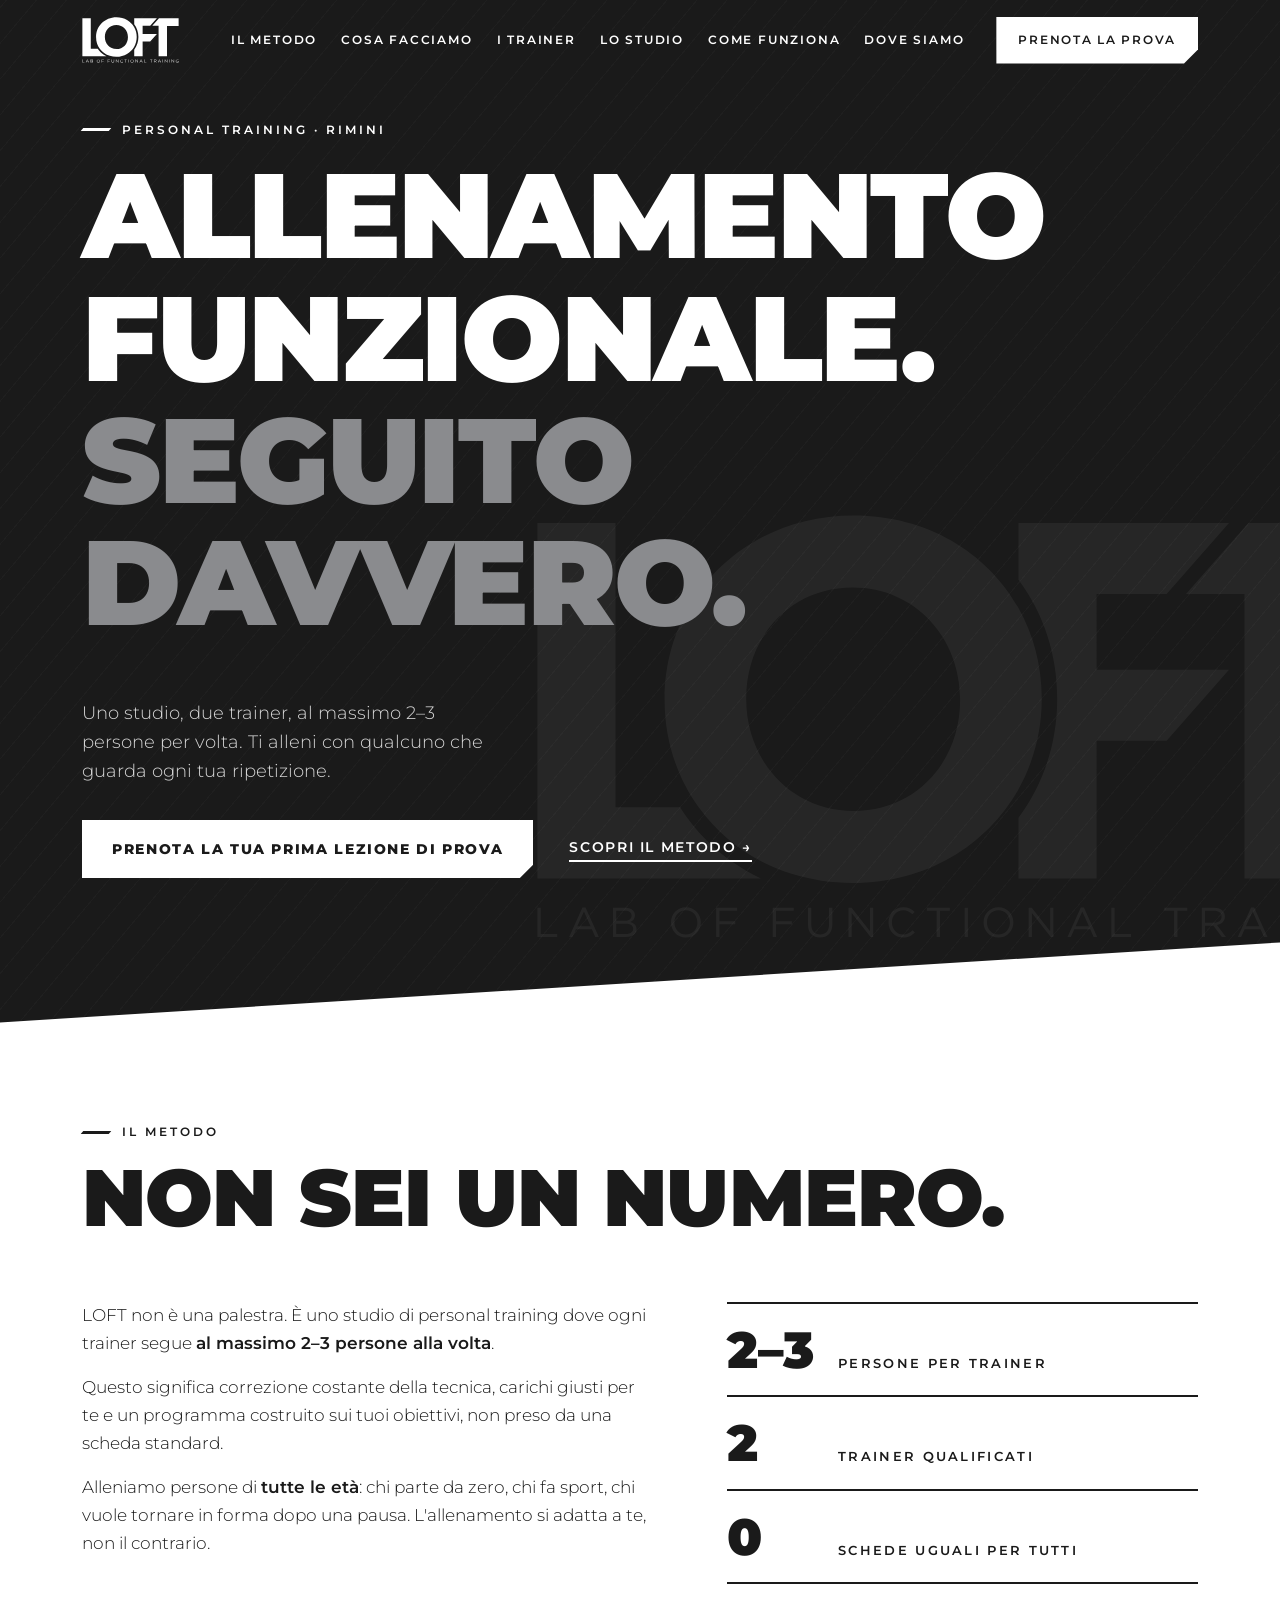
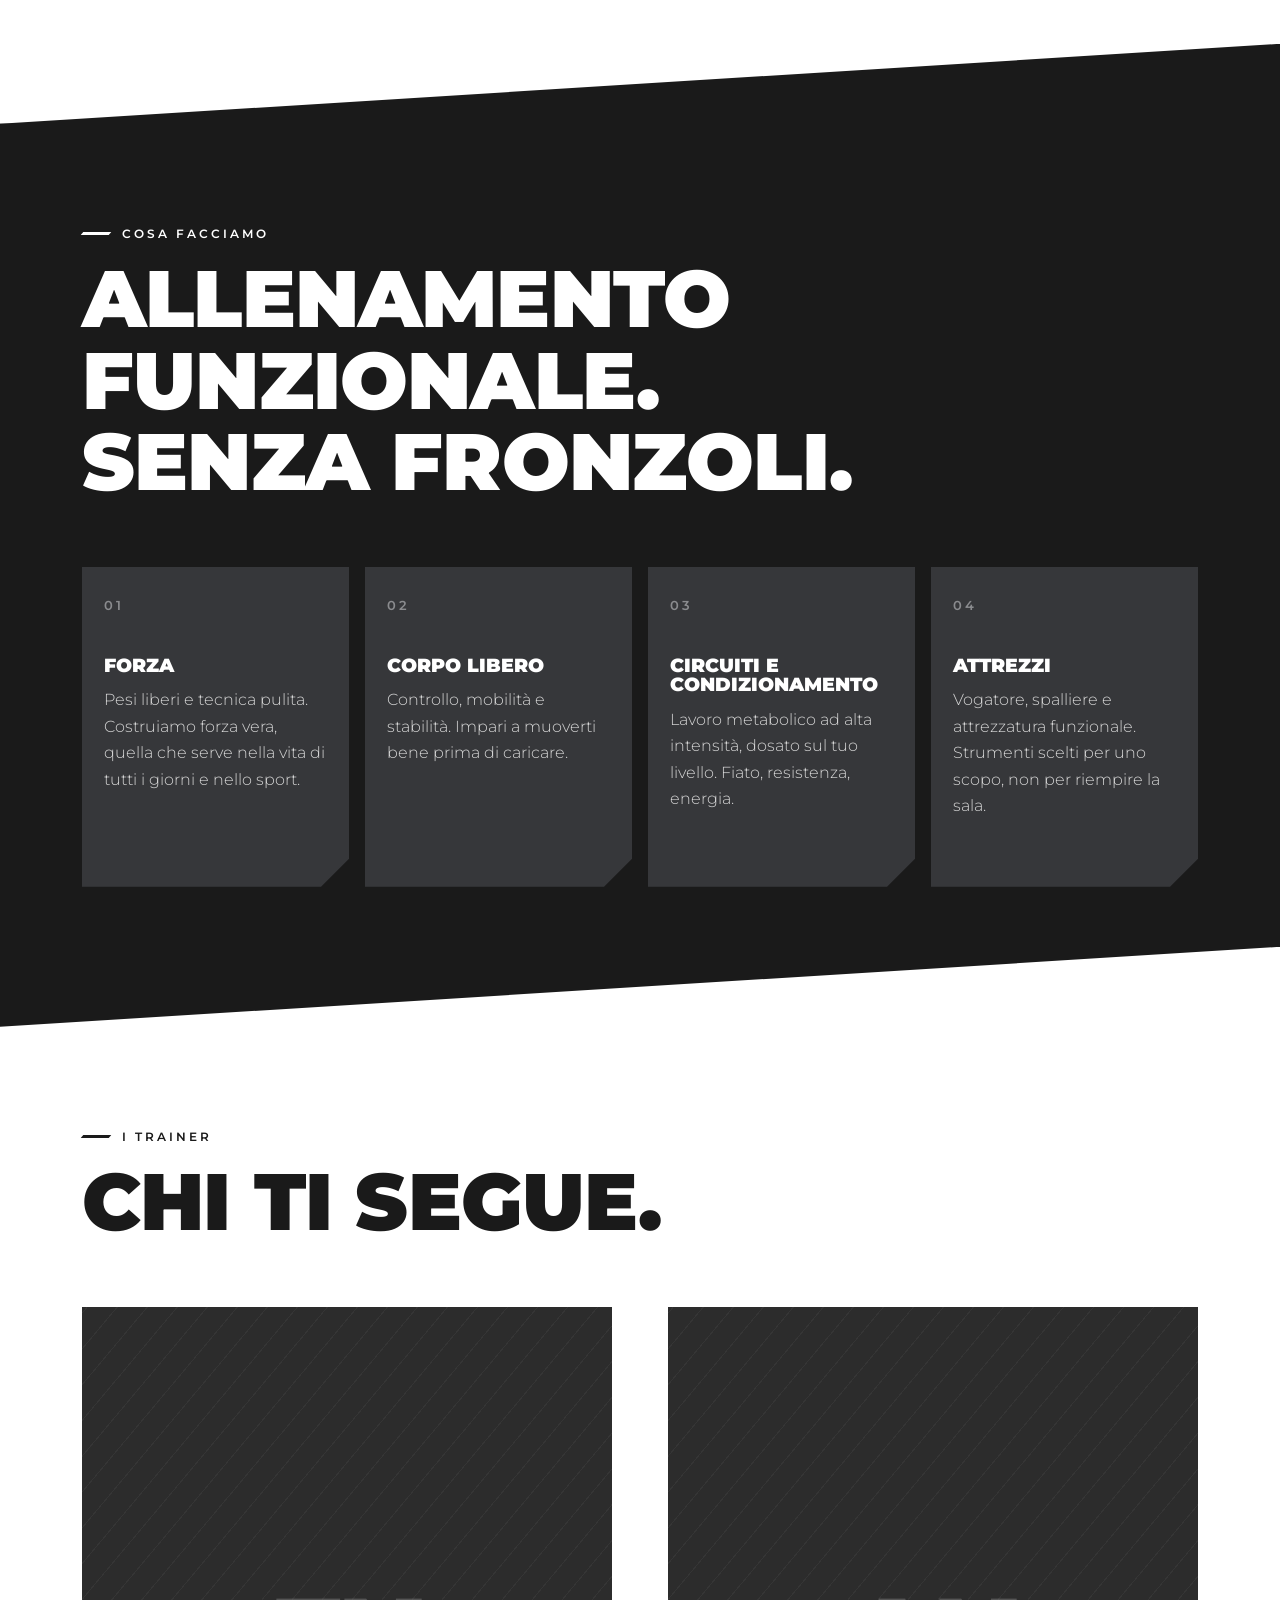
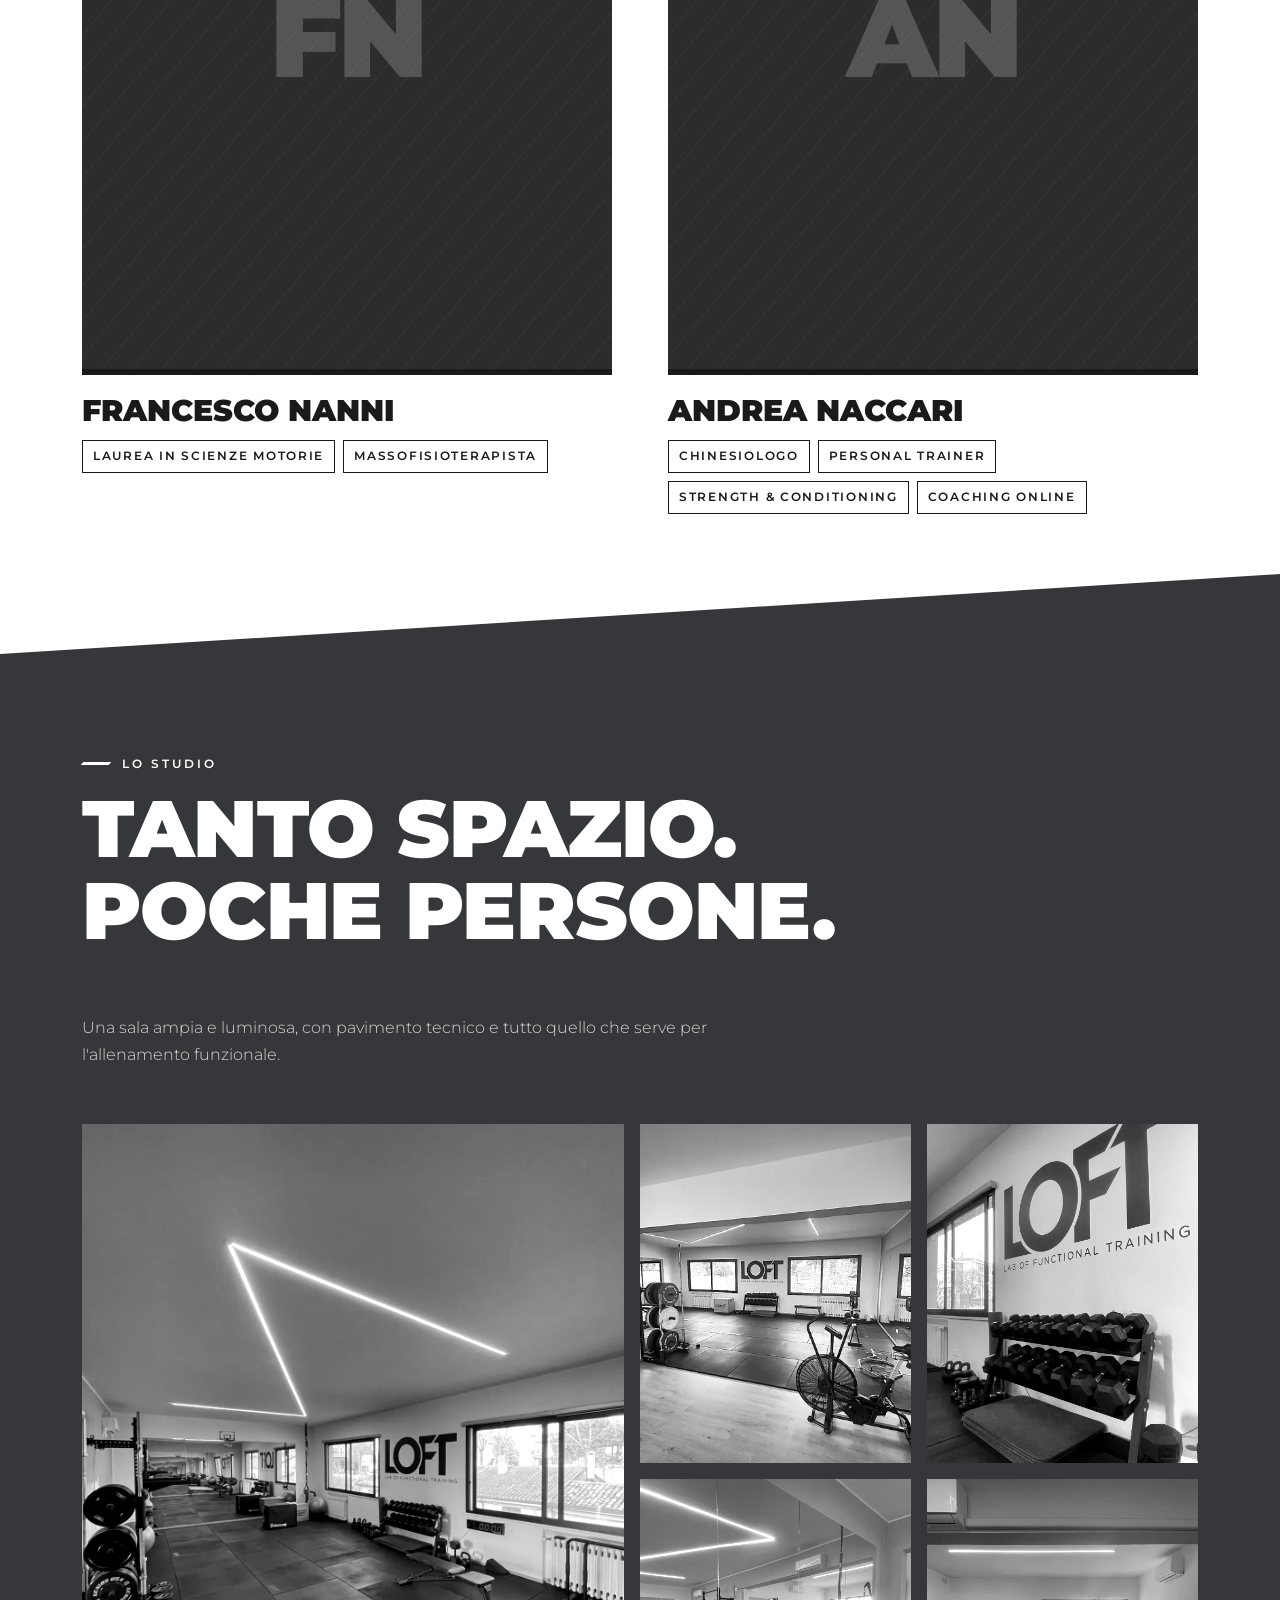
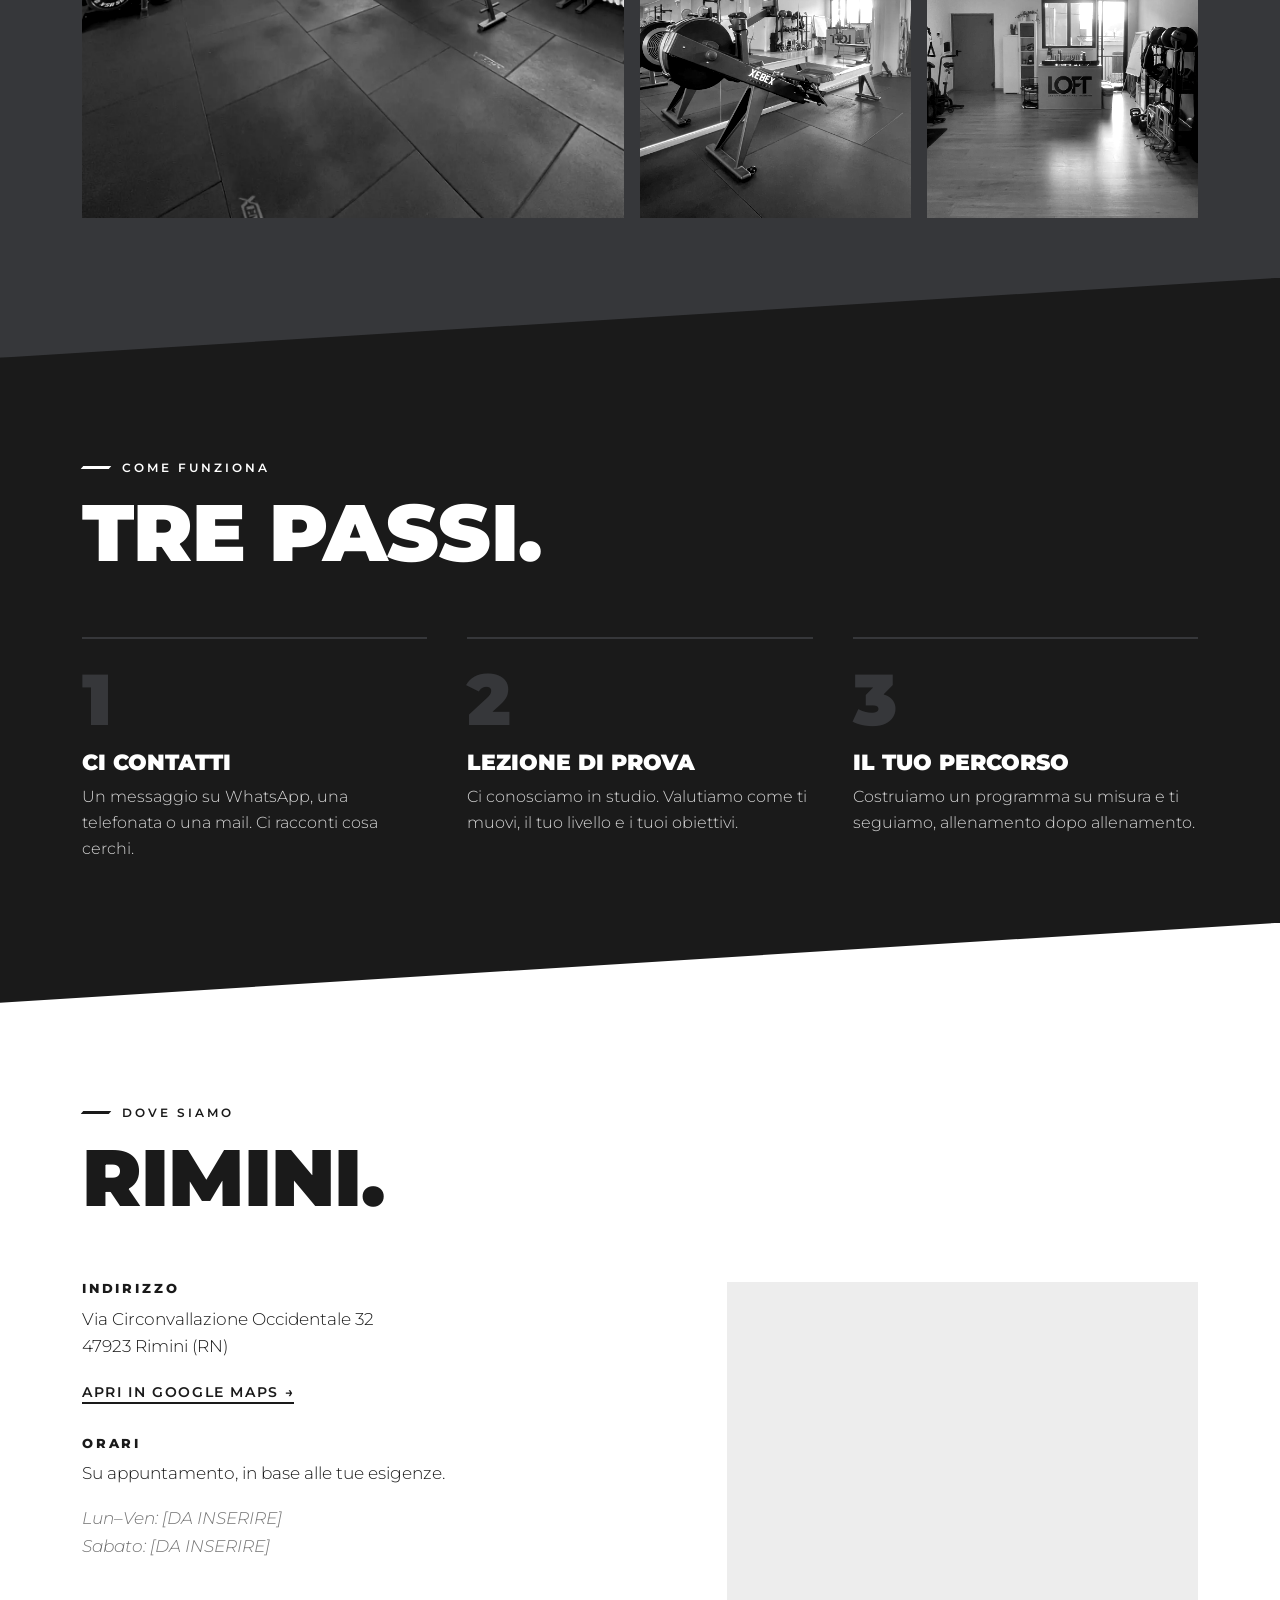
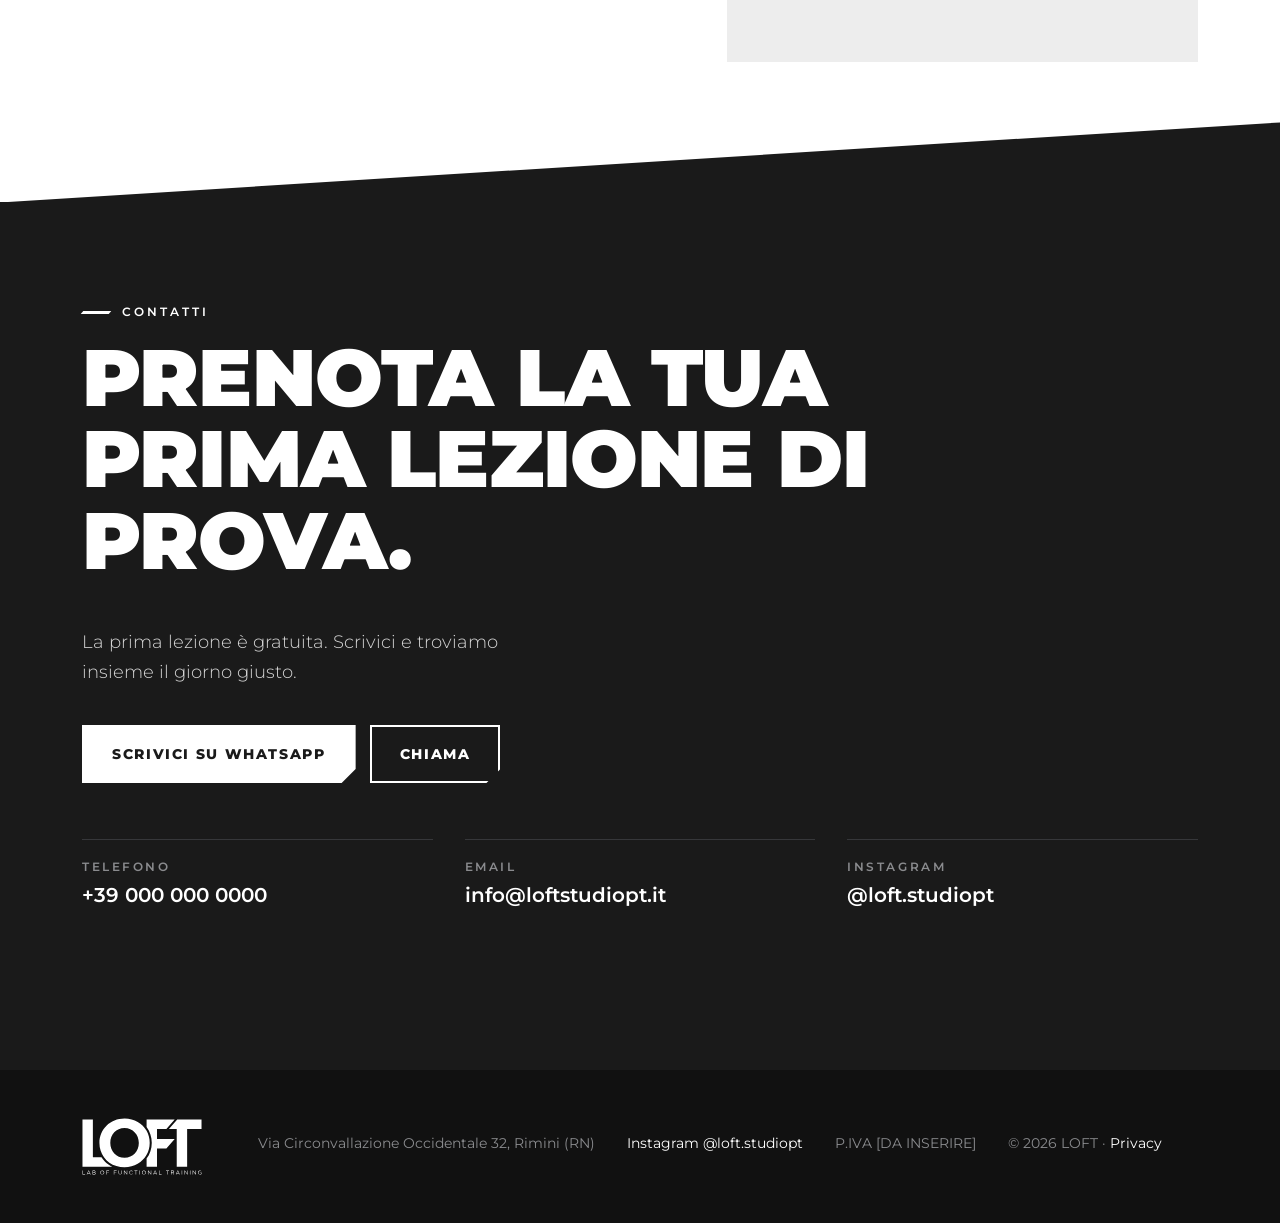
==== commit 416f118b: "Lo studio: testo più breve, tolto l'elenco degli attrezzi Co-Authored-By: Claude Opus 5.5 <noreply@a" ====
--- a/index.html
+++ b/index.html
@@ -40,7 +40,7 @@
   <link rel="preconnect" href="https://fonts.gstatic.com" crossorigin>
   <link href="https://fonts.googleapis.com/css2?family=Montserrat:wght@300;400;600;800;900&display=swap" rel="stylesheet">
 
-  <link rel="stylesheet" href="css/style.css?v=4">
+  <link rel="stylesheet" href="css/style.css?v=5">
 
   <!-- Dati strutturati per Google (scheda attività locale).
        Telefono ed email da aggiungere quando saranno quelli reali:
@@ -227,18 +227,7 @@
       <div class="container">
         <p class="eyebrow">Lo studio</p>
         <h2 class="section-title">Tanto spazio.<br>Poche persone.</h2>
-        <p class="studio-lead">Una sala ampia e luminosa, con pavimento tecnico e tutto quello che serve per l'allenamento funzionale. Con pochi allievi alla volta, lo spazio è tuo.</p>
-
-        <!-- Attrezzatura: solo cose che si vedono davvero nelle foto dello studio -->
-        <ul class="tags tags-light">
-          <li>Rack e bilancieri</li>
-          <li>Manubri</li>
-          <li>Kettlebell</li>
-          <li>Vogatori</li>
-          <li>Air bike</li>
-          <li>Stazione a cavi</li>
-          <li>Spogliatoio</li>
-        </ul>
+        <p class="studio-lead">Una sala ampia e luminosa, con pavimento tecnico e tutto quello che serve per l'allenamento funzionale.</p>
 
         <!-- tabindex e aria-label: permettono di scorrere le foto anche da tastiera -->
         <div class="gallery" role="region" aria-label="Foto dello studio" tabindex="0">
--- a/css/style.css
+++ b/css/style.css
@@ -320,8 +320,6 @@
   font-weight: 300; color: #D6D6D6;
   max-width: 40em; margin: 0 0 24px;
 }
-/* Etichette bianche (le .tags normali hanno il bordo nero, per sfondo chiaro) */
-.tags-light li { border-color: rgba(255,255,255,.55); }
 
 /* Telefono e tablet: striscia di foto che scorre di lato.
    Si vede un pezzo della foto successiva, così si capisce che si può scorrere. */
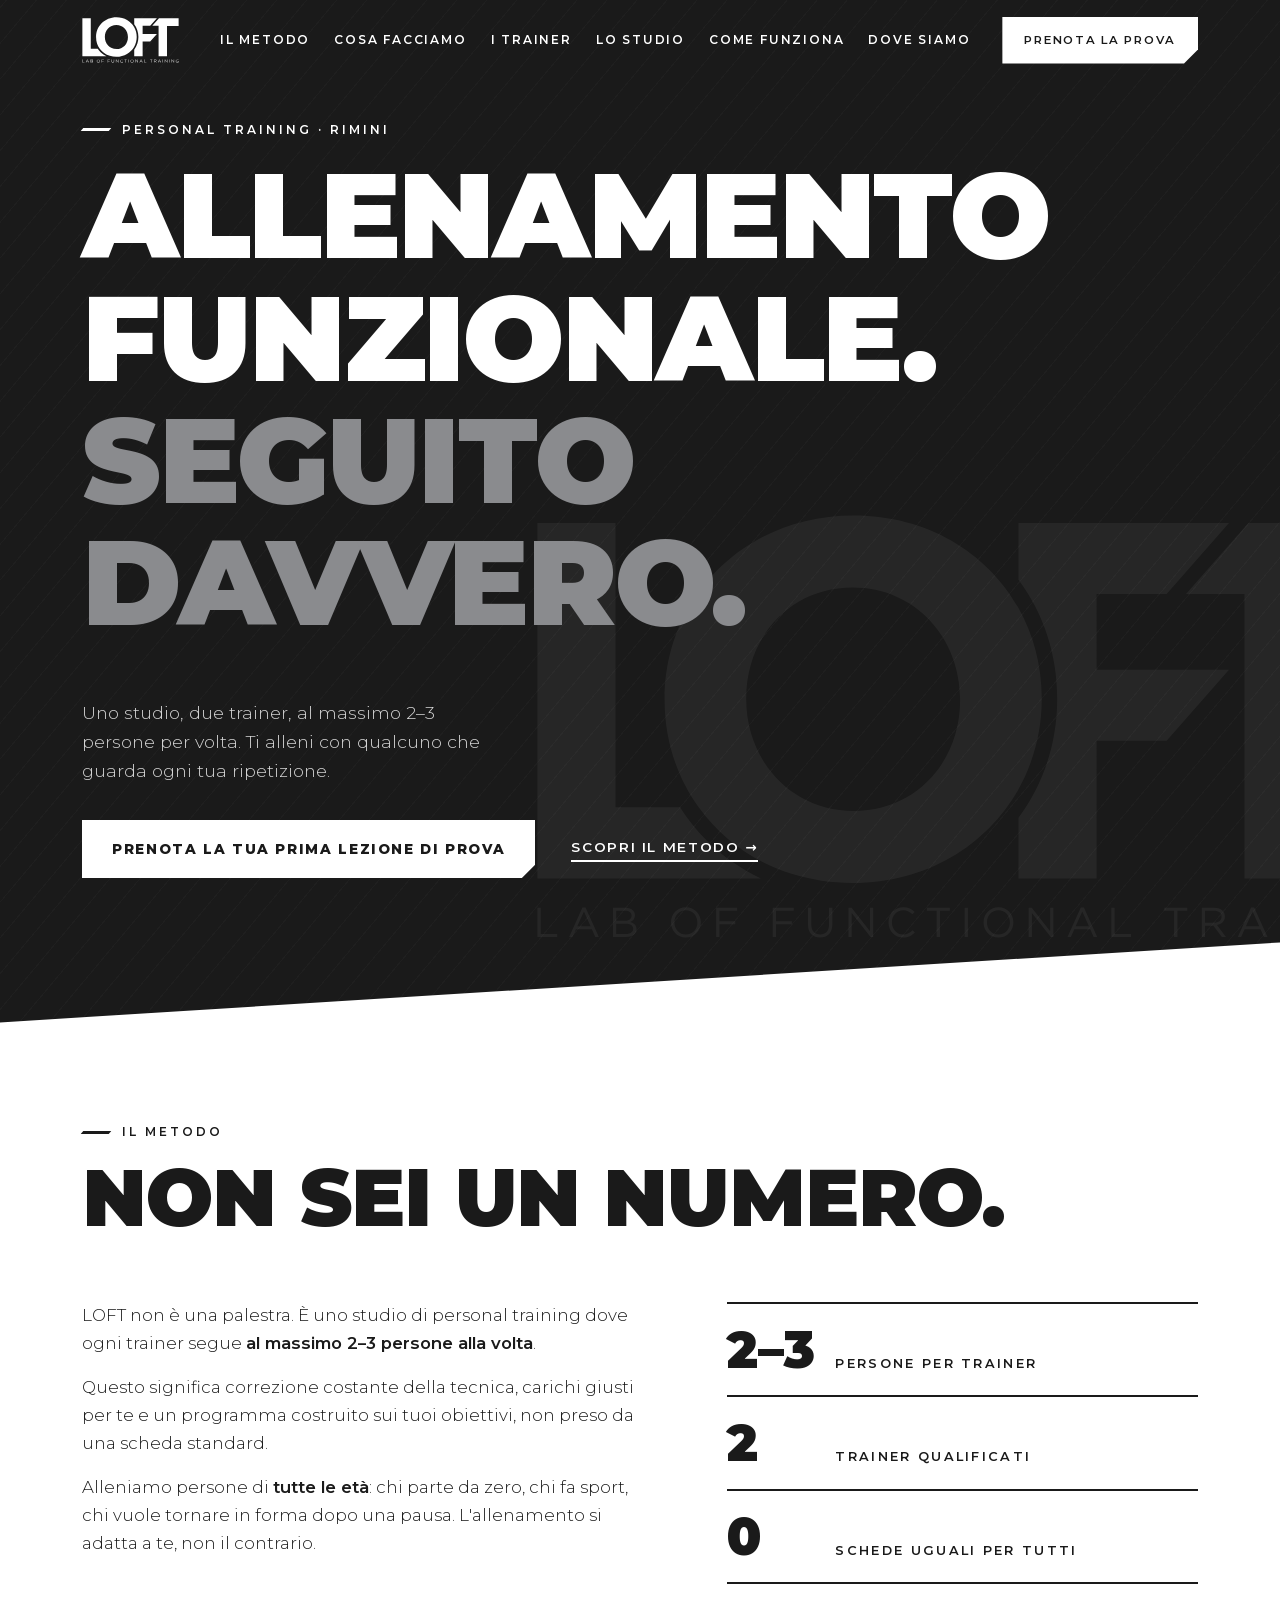
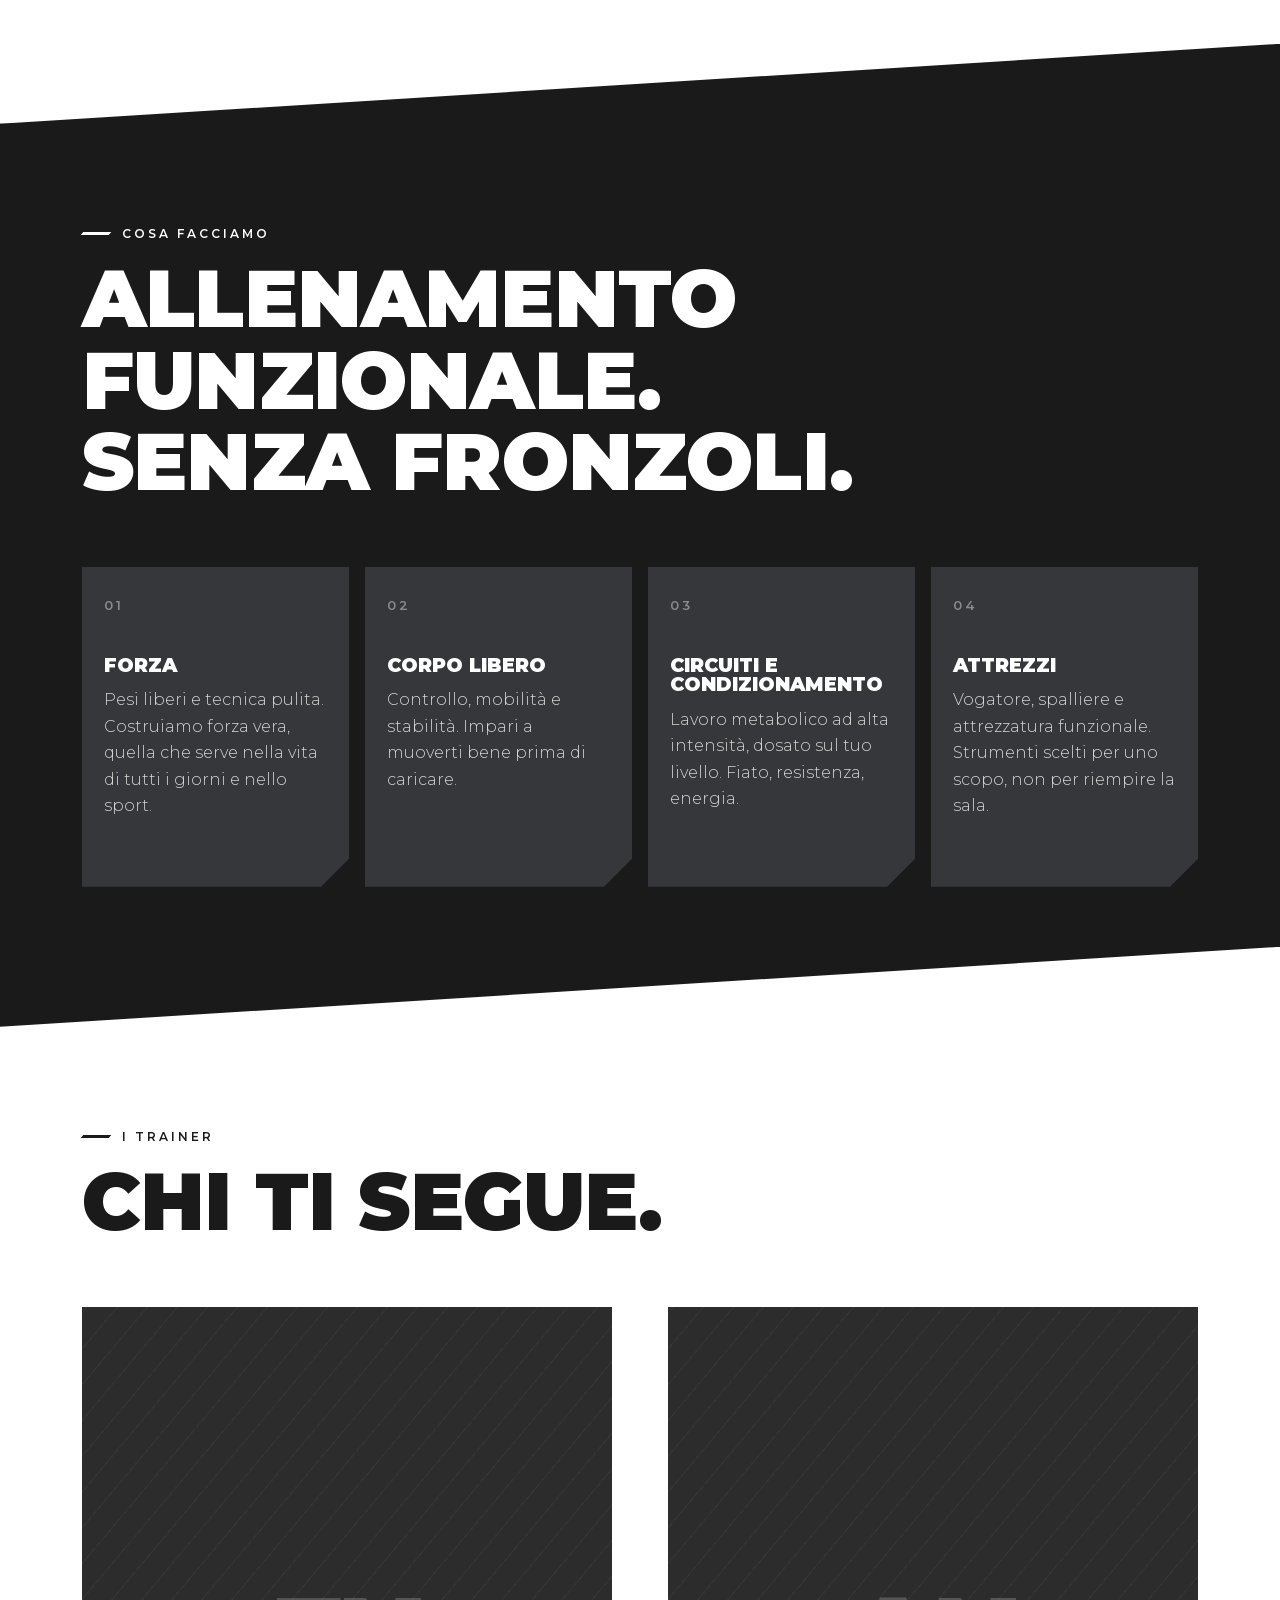
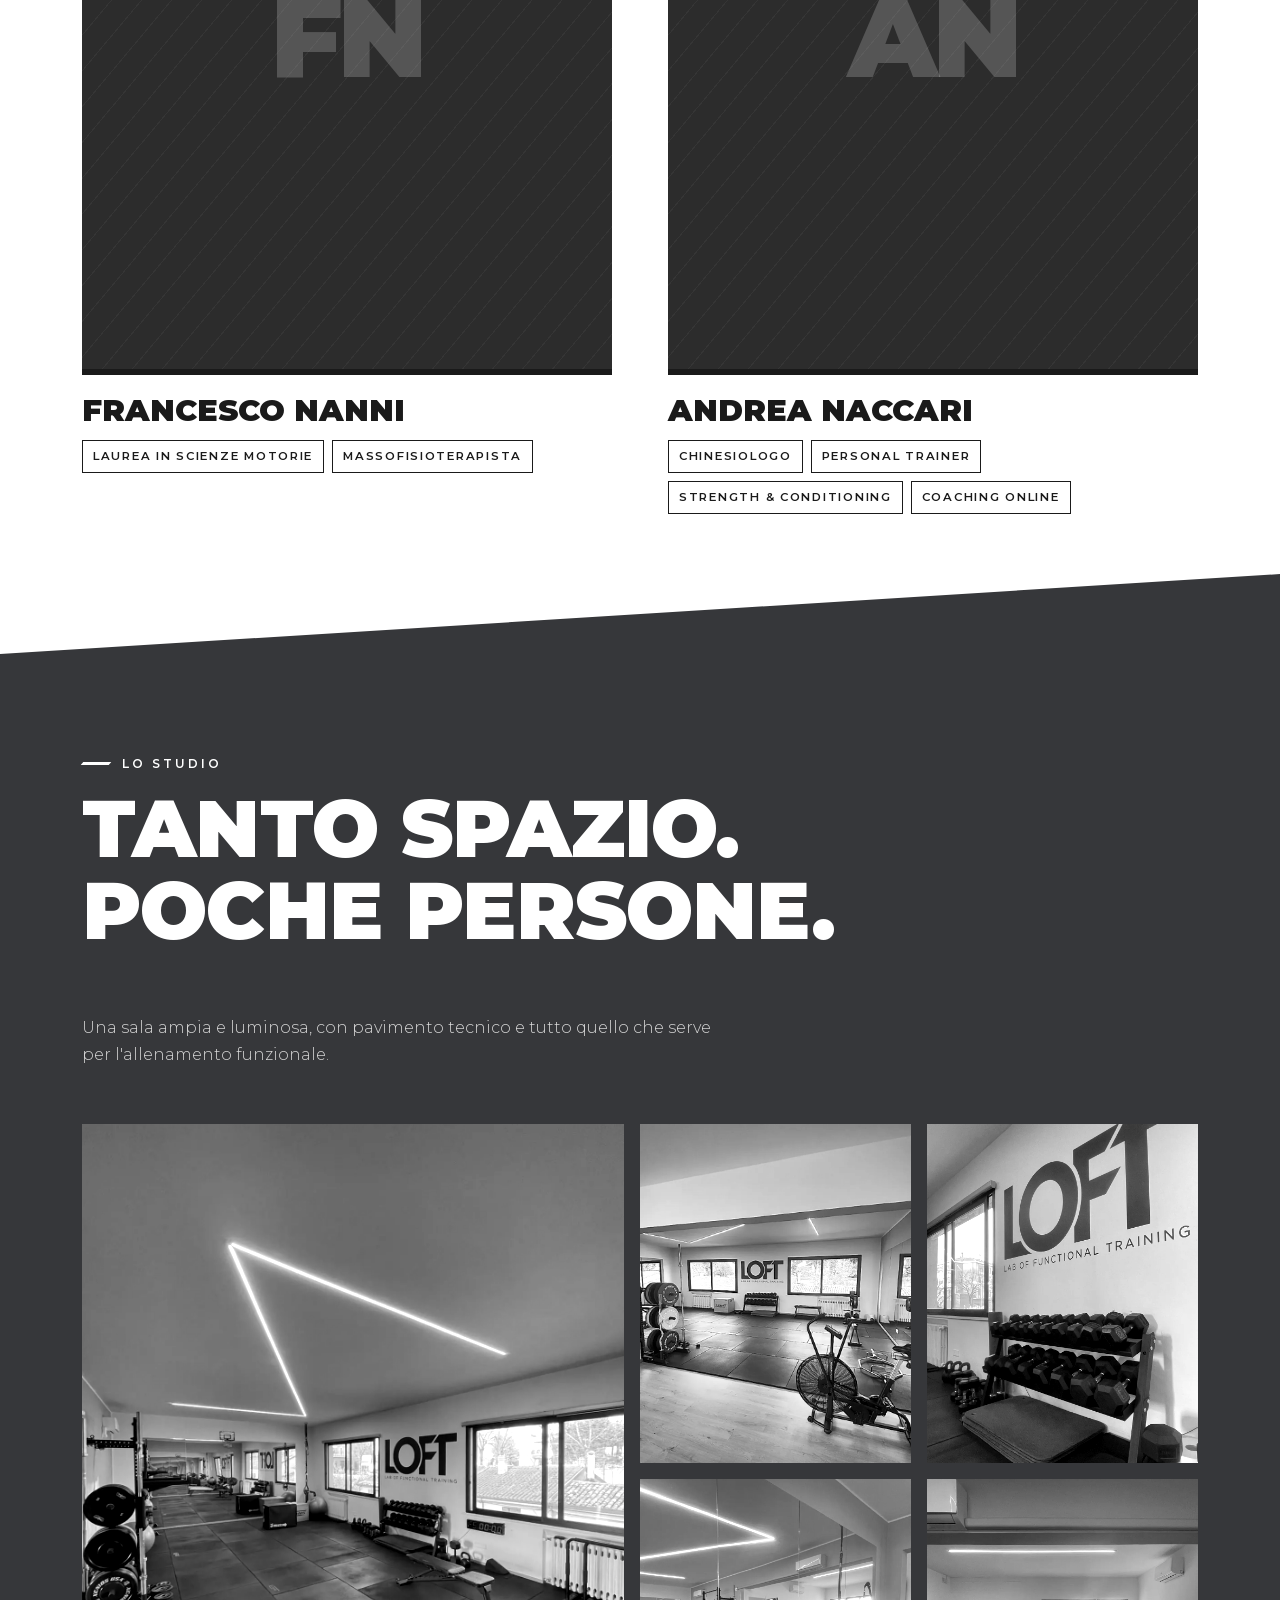
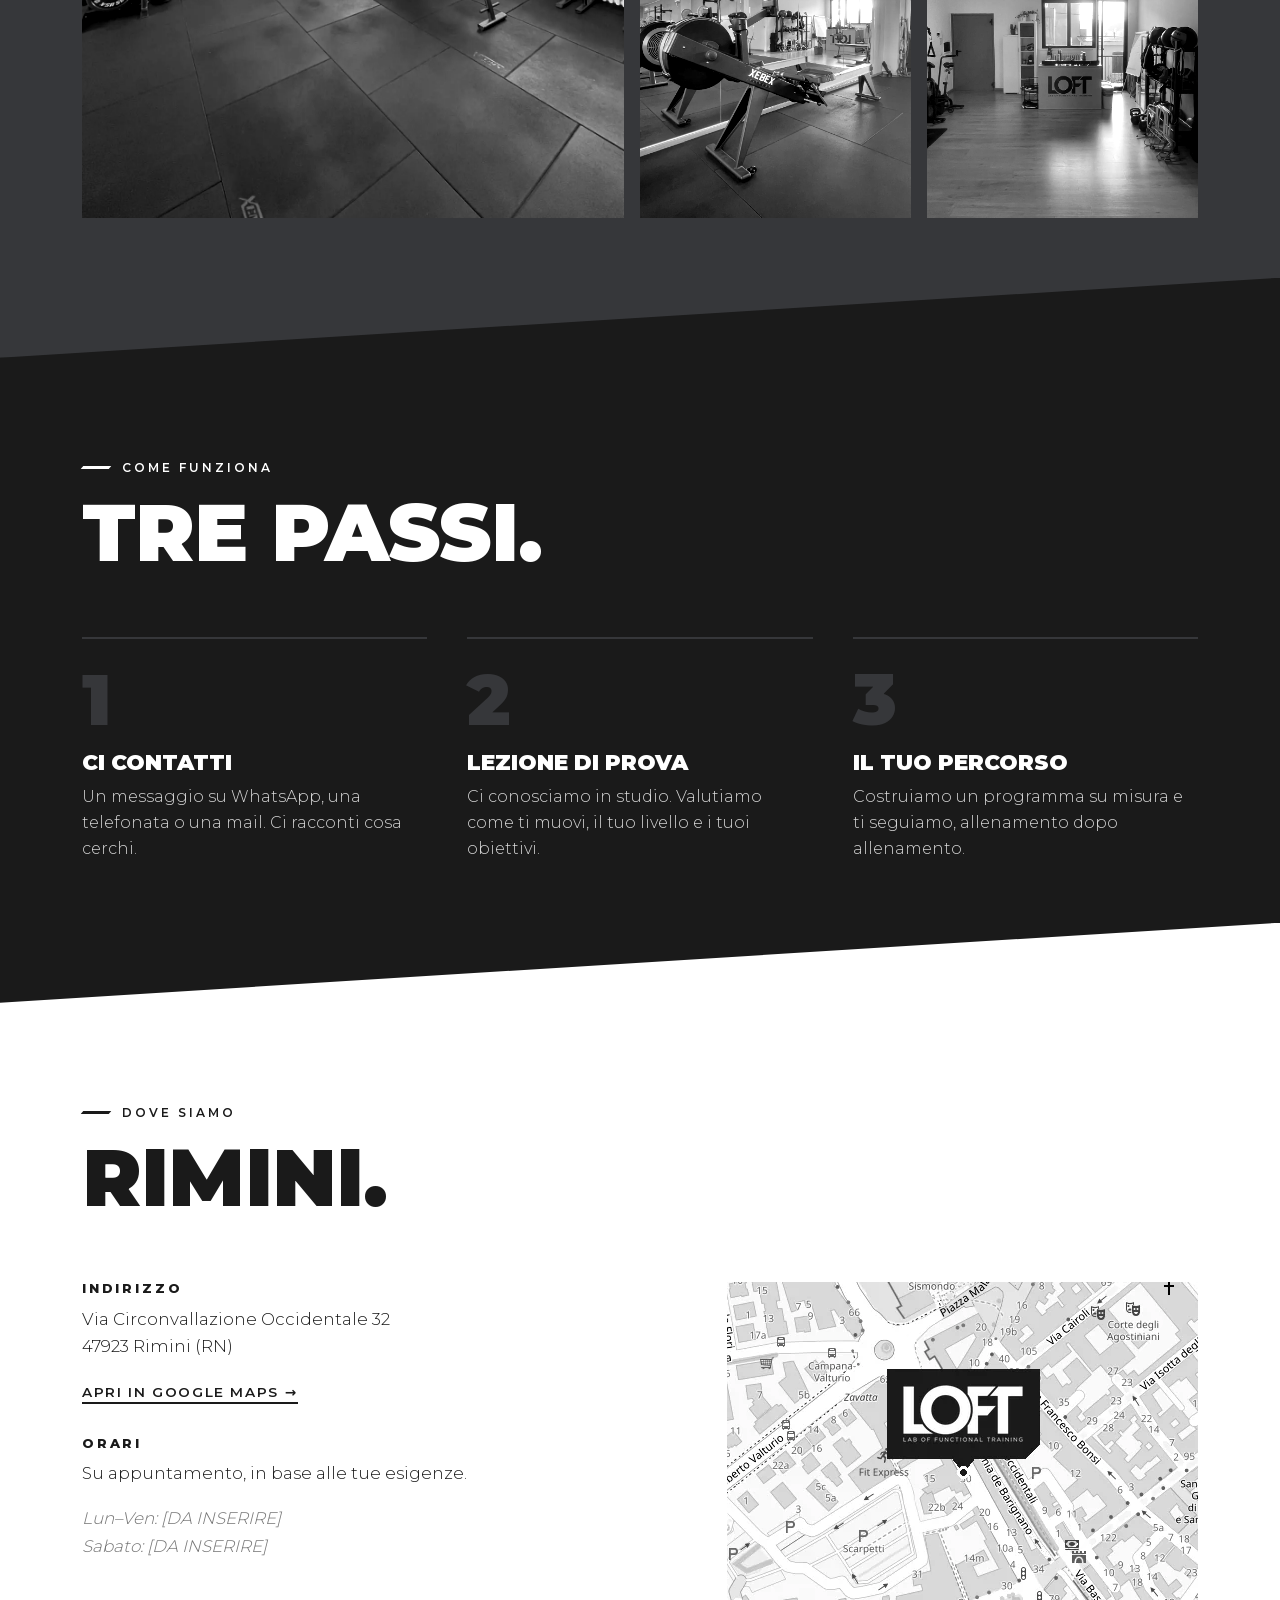
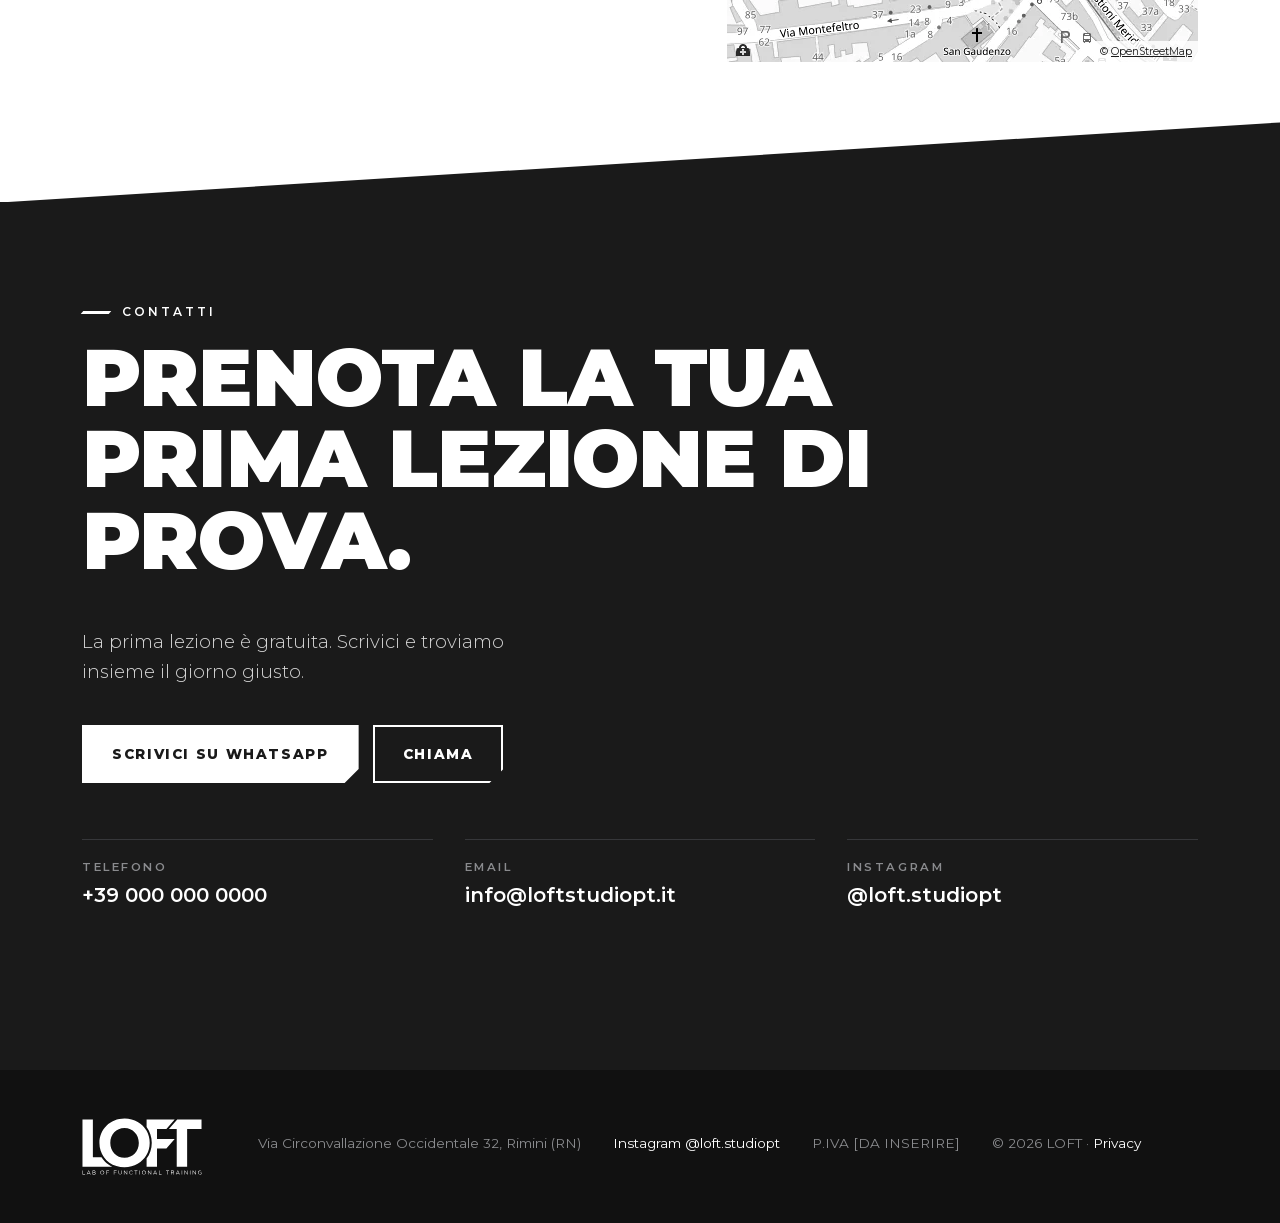
==== commit 4401ea13: "Niente servizi Google: font nel sito e mappa statica Montserrat ora è ospitato nel sito invece che c" ====
--- a/index.html
+++ b/index.html
@@ -36,11 +36,10 @@
   <link rel="apple-touch-icon" href="assets/logo/apple-touch-icon.png">
 
   <!-- Font: Montserrat da Google Fonts -->
-  <link rel="preconnect" href="https://fonts.googleapis.com">
-  <link rel="preconnect" href="https://fonts.gstatic.com" crossorigin>
-  <link href="https://fonts.googleapis.com/css2?family=Montserrat:wght@300;400;600;800;900&display=swap" rel="stylesheet">
-
-  <link rel="stylesheet" href="css/style.css?v=5">
+  <!-- Font Montserrat ospitato nel sito (vedi css/style.css): "preload" lo fa scaricare subito -->
+  <link rel="preload" href="assets/fonts/montserrat-latin.woff2" as="font" type="font/woff2" crossorigin>
+
+  <link rel="stylesheet" href="css/style.css?v=6">
 
   <!-- Dati strutturati per Google (scheda attività locale).
        Telefono ed email da aggiungere quando saranno quelli reali:
@@ -289,14 +288,15 @@
             <p class="placeholder">Lun–Ven: [DA INSERIRE]<br>Sabato: [DA INSERIRE]</p>
           </div>
 
-          <!-- Mappa Google: embed gratuito, nessuna API key necessaria -->
+          <!-- Mappa: immagine statica salvata nel sito (assets/img/mappa-loft.webp),
+               ricavata da OpenStreetMap. Niente servizi esterni caricati nella pagina,
+               quindi niente cookie e niente banner. Un tocco apre Google Maps.
+               La scritta "© OpenStreetMap" è obbligatoria per la licenza: non toglierla. -->
           <div class="map">
-            <iframe
-              title="Mappa: LOFT, Via Circonvallazione Occidentale 32, Rimini"
-              src="https://www.google.com/maps?q=Via+Circonvallazione+Occidentale+32,+Rimini&output=embed"
-              loading="lazy"
-              referrerpolicy="no-referrer-when-downgrade"
-              allowfullscreen></iframe>
+            <a href="https://www.google.com/maps/search/?api=1&query=Via+Circonvallazione+Occidentale+32+Rimini" target="_blank" rel="noopener" aria-label="Apri la posizione di LOFT in Google Maps">
+              <img src="assets/img/mappa-loft.webp" alt="Mappa del centro di Rimini con la posizione di LOFT in Via Circonvallazione Occidentale 32, vicino a Castel Sismondo" loading="lazy" width="1000" height="760">
+            </a>
+            <small class="map-credit">© <a href="https://www.openstreetmap.org/copyright" target="_blank" rel="noopener">OpenStreetMap</a></small>
           </div>
         </div>
       </div>
--- a/css/style.css
+++ b/css/style.css
@@ -3,6 +3,18 @@
    Approccio "mobile-first": le regole base sono per il telefono,
    le @media (min-width: ...) in fondo aggiungono il layout per schermi grandi.
    ========================================================= */
+
+/* ---------- 0. FONT (ospitato nel sito, niente Google Fonts) ----------
+   Montserrat (licenza libera SIL OFL), un unico file "variabile" con tutti
+   i pesi da 300 a 900 e i caratteri latini (accenti italiani compresi).
+   Caricarlo da qui evita di inviare l'IP dei visitatori a Google. */
+@font-face {
+  font-family: "Montserrat";
+  font-style: normal;
+  font-weight: 300 900;
+  font-display: swap;
+  src: url("../assets/fonts/montserrat-latin.woff2") format("woff2");
+}
 
 /* ---------- 1. VARIABILI (colori, font, misure) ---------- */
 :root {
@@ -378,11 +390,24 @@
   aspect-ratio: 4 / 3;
   background: var(--grigio-chiaro);
 }
-.map iframe {
-  position: absolute; inset: 0;
-  width: 100%; height: 100%; border: 0;
-  filter: grayscale(1) contrast(1.05);   /* mappa in scala di grigi, in linea col sito */
-}
+.map {
+  overflow: hidden;                      /* l'immagine è più grande del riquadro: si taglia ai bordi */
+}
+.map > a { position: absolute; inset: 0; display: block; }
+.map img {
+  width: 100%; height: 100%;
+  /* "none" = l'immagine resta alla sua grandezza naturale (scritte leggibili)
+     e viene centrata sul segnaposto, tagliando quello che avanza */
+  object-fit: none;
+  object-position: 50% 50%;
+}
+.map-credit {                            /* attribuzione richiesta da OpenStreetMap */
+  position: absolute; right: 0; bottom: 0;
+  background: rgba(255,255,255,.85);
+  font-size: 0.65rem; padding: 2px 6px;
+  color: var(--nero);
+}
+.map-credit a { color: inherit; }
 
 /* ---------- 13. CONTATTI ---------- */
 .contact { padding-bottom: 100px; }
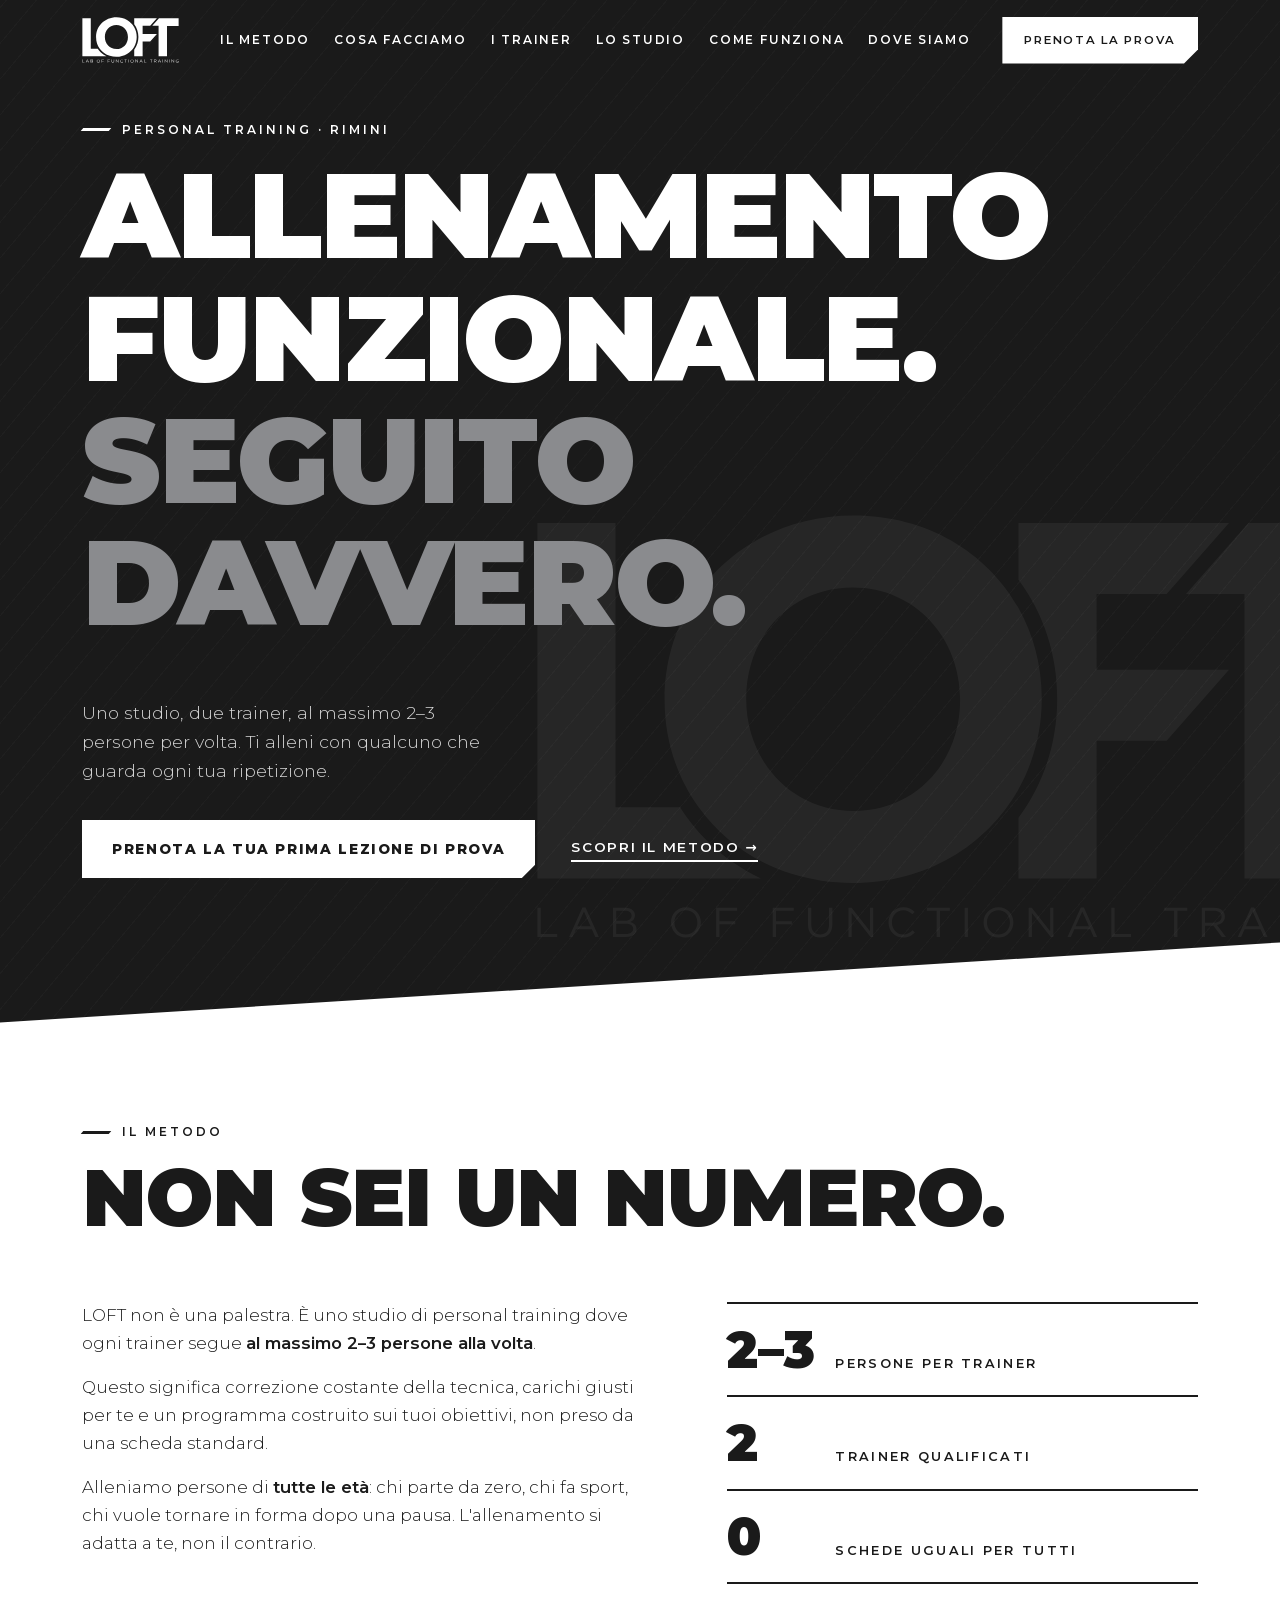
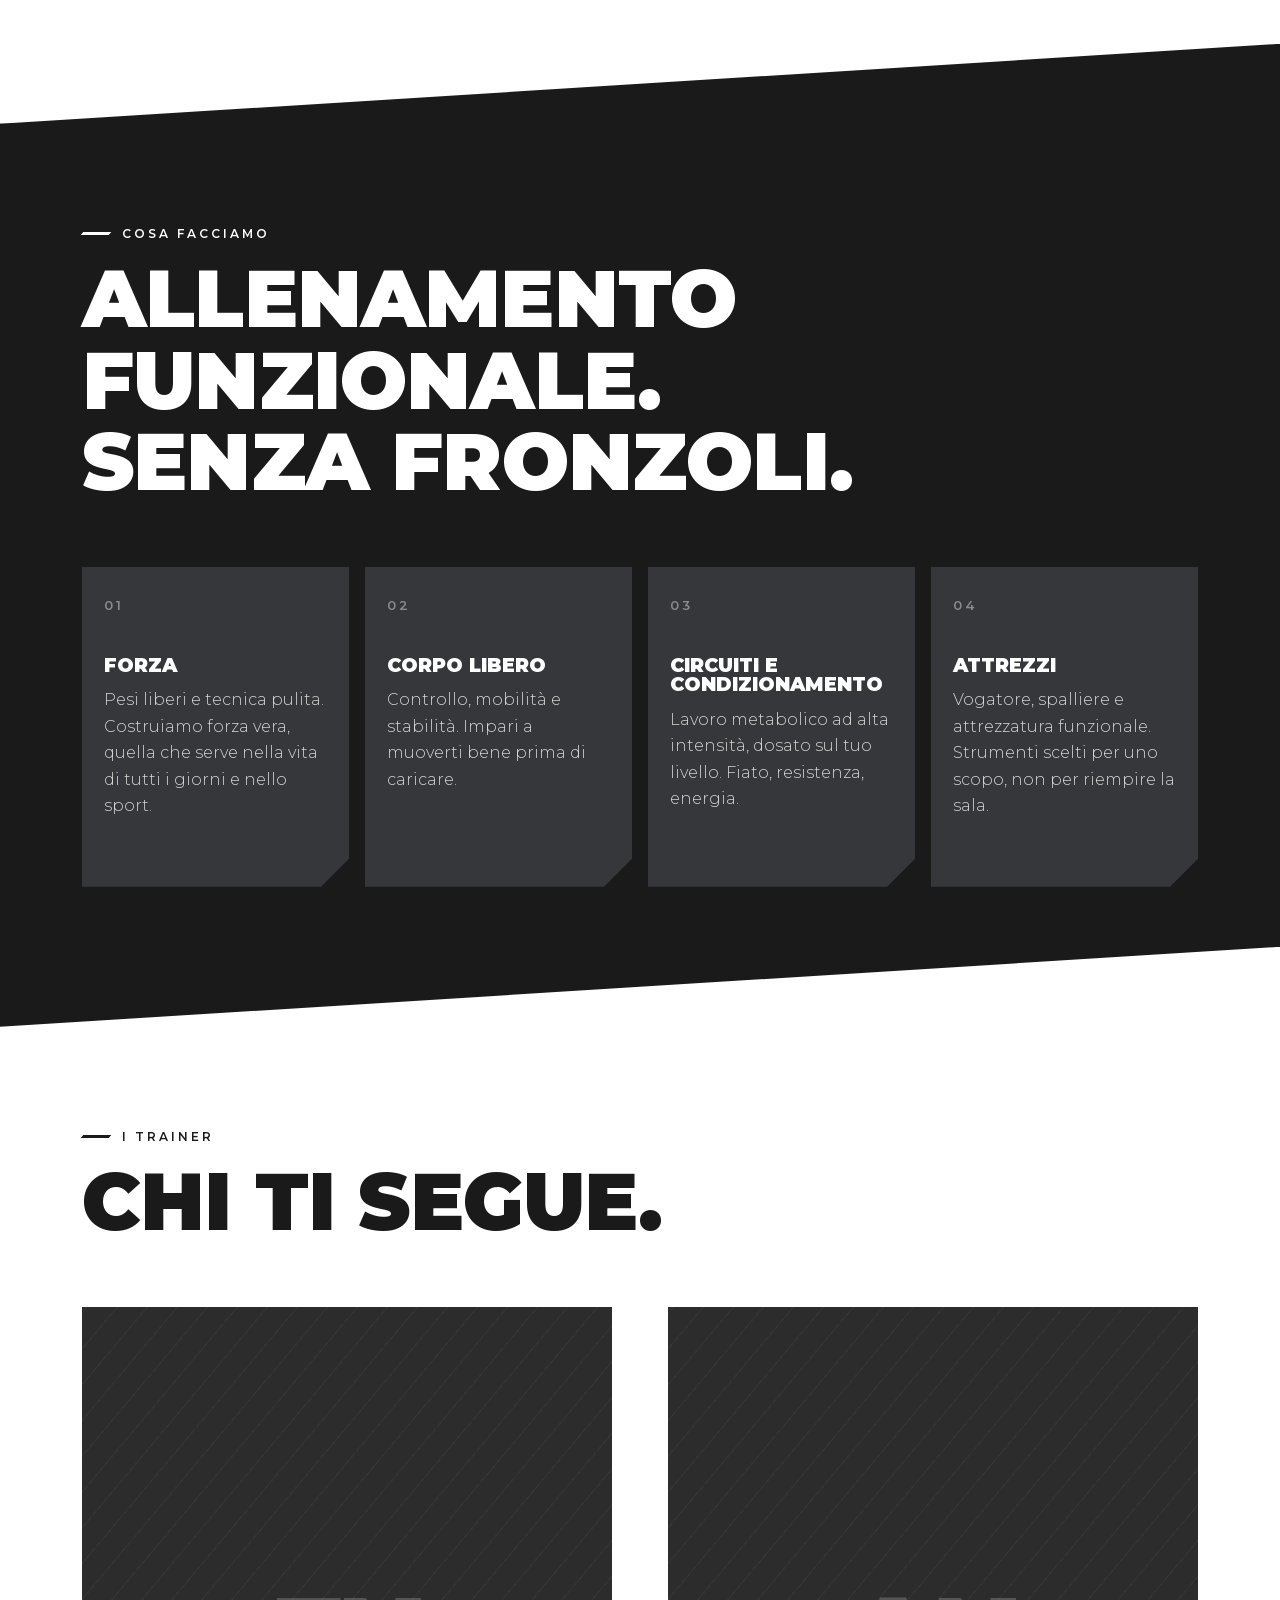
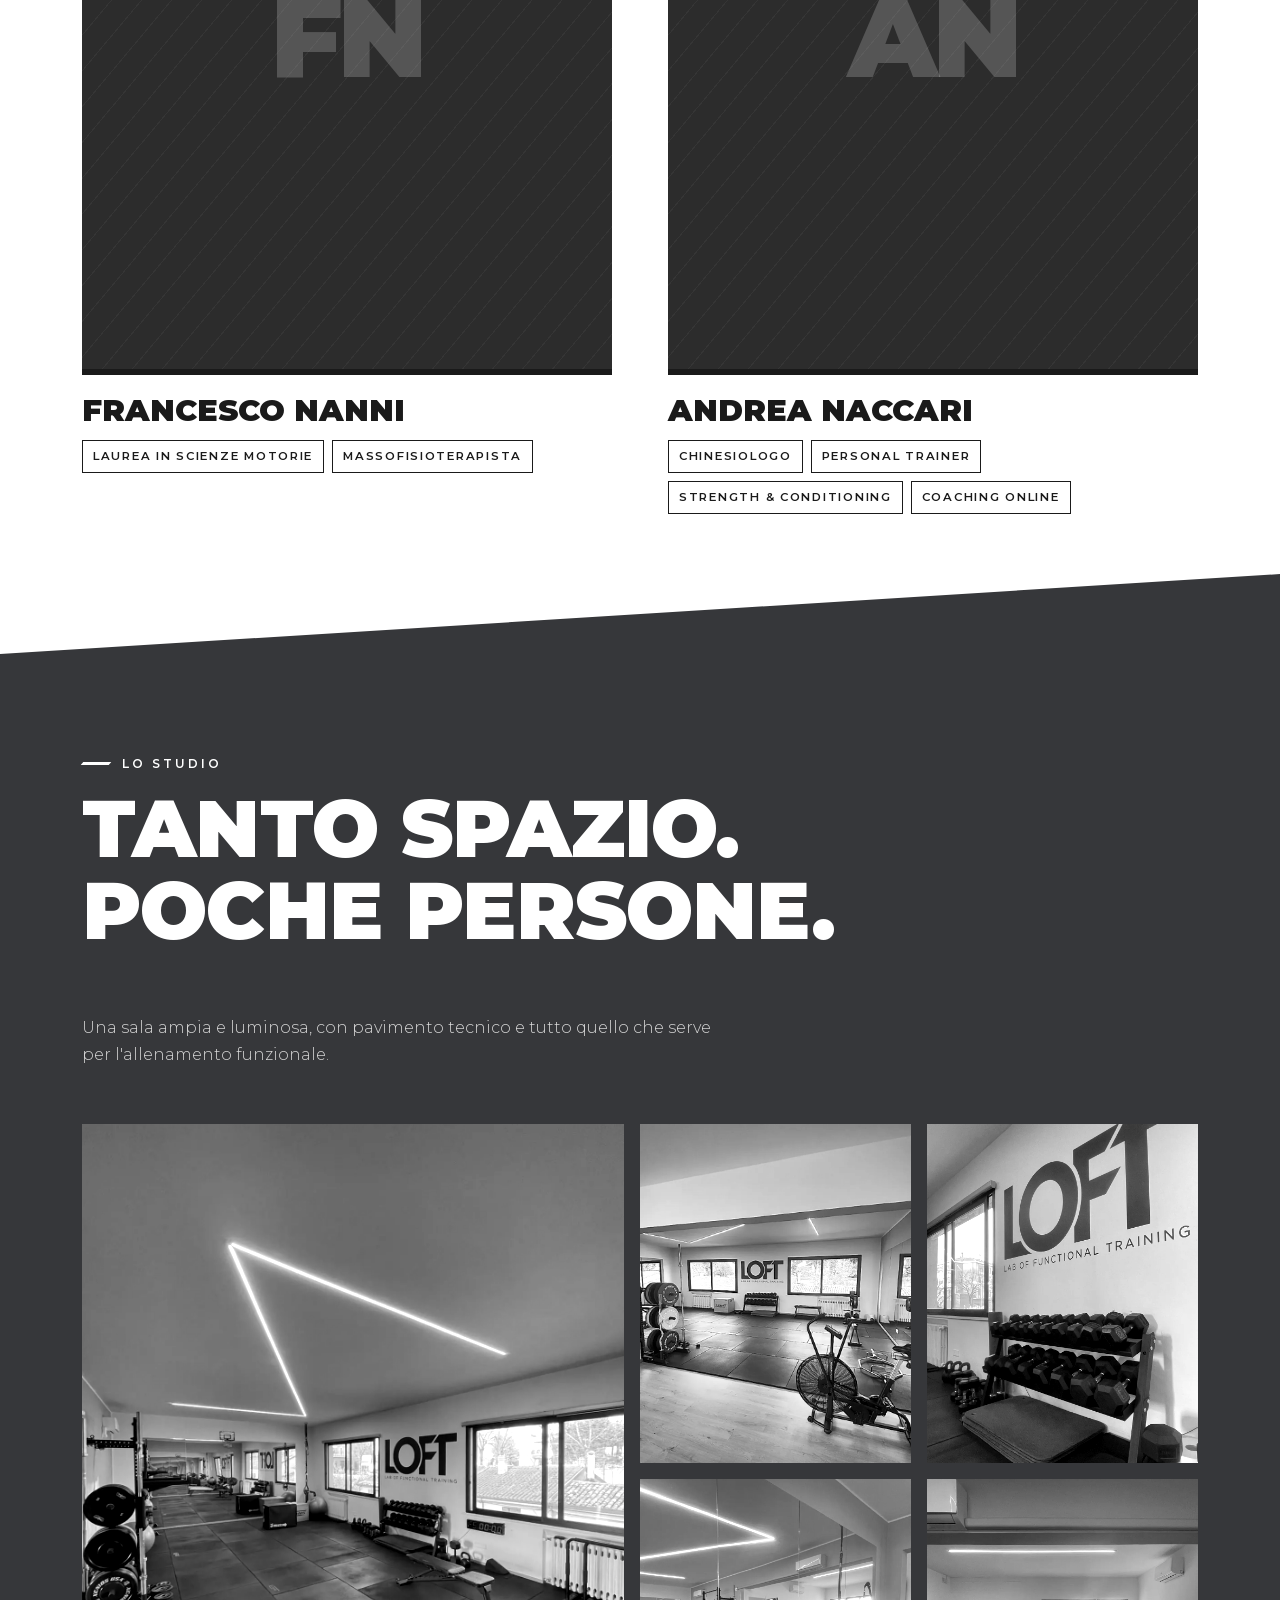
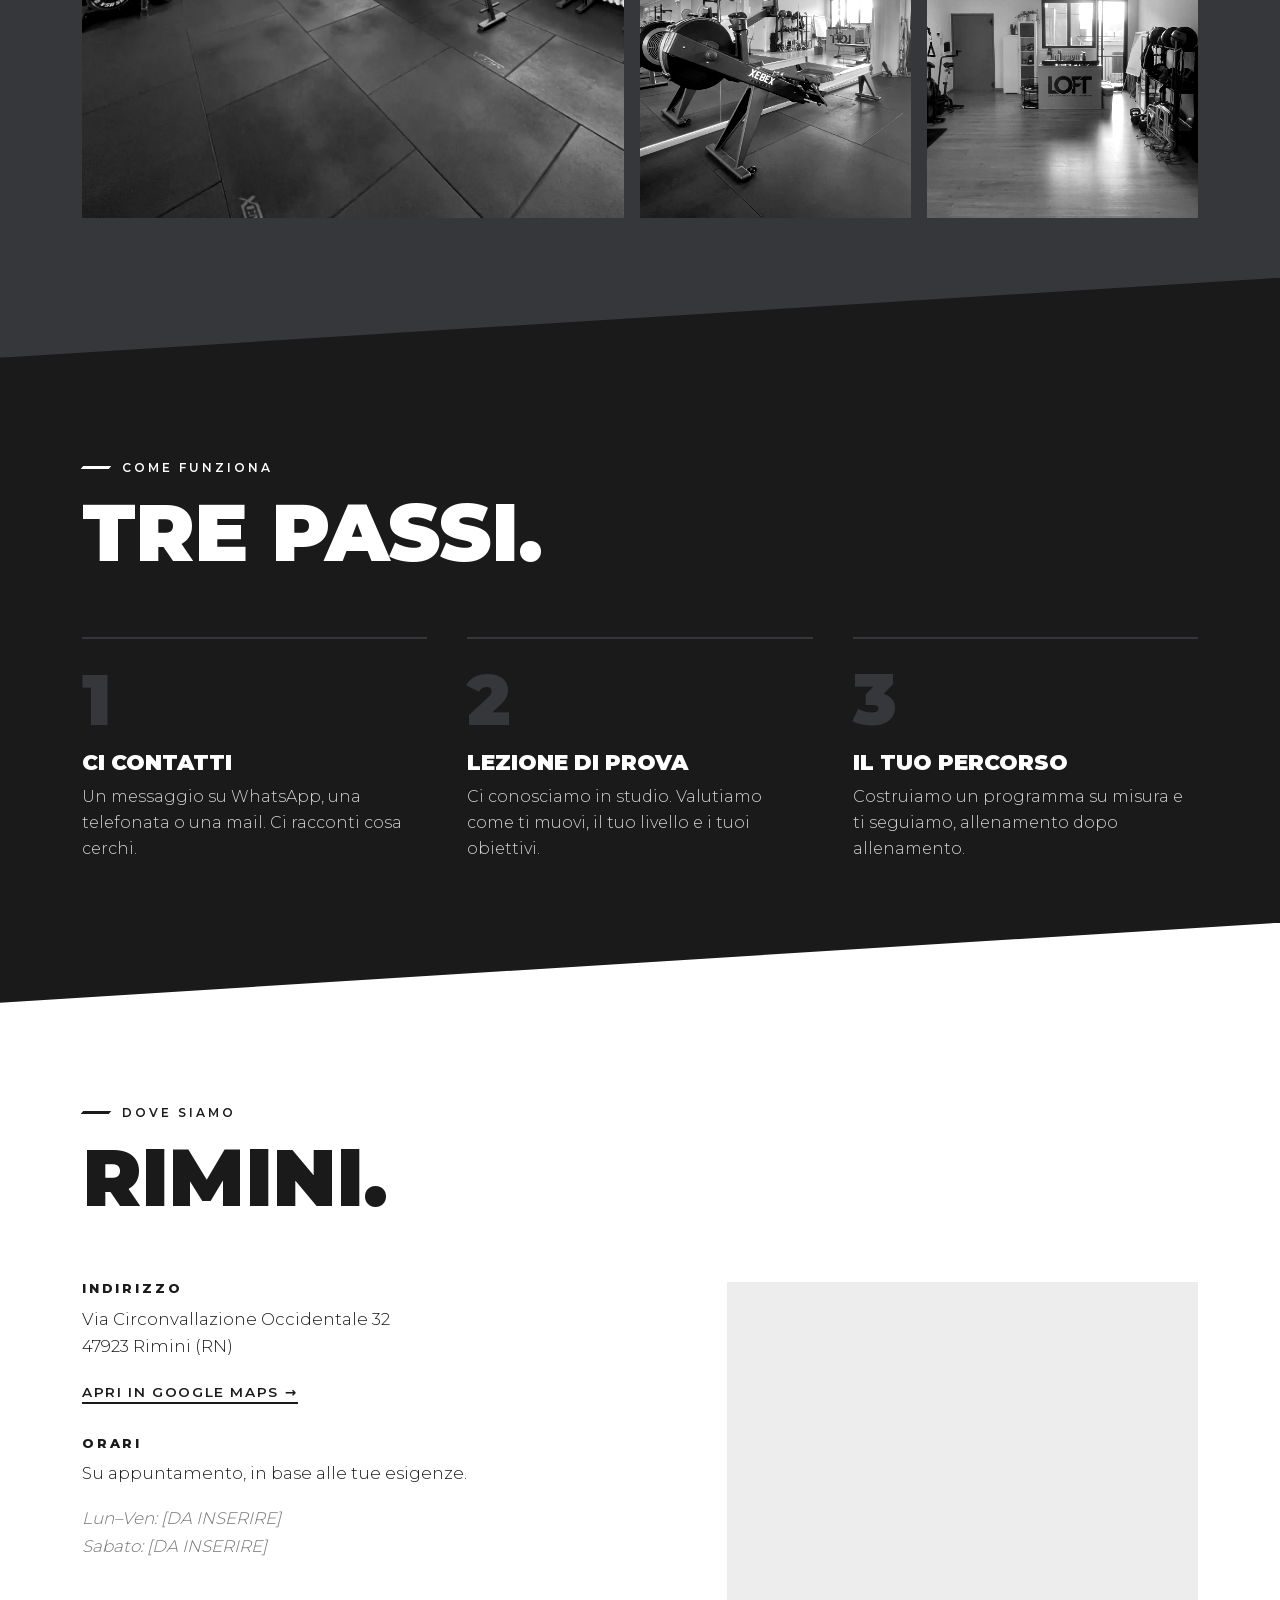
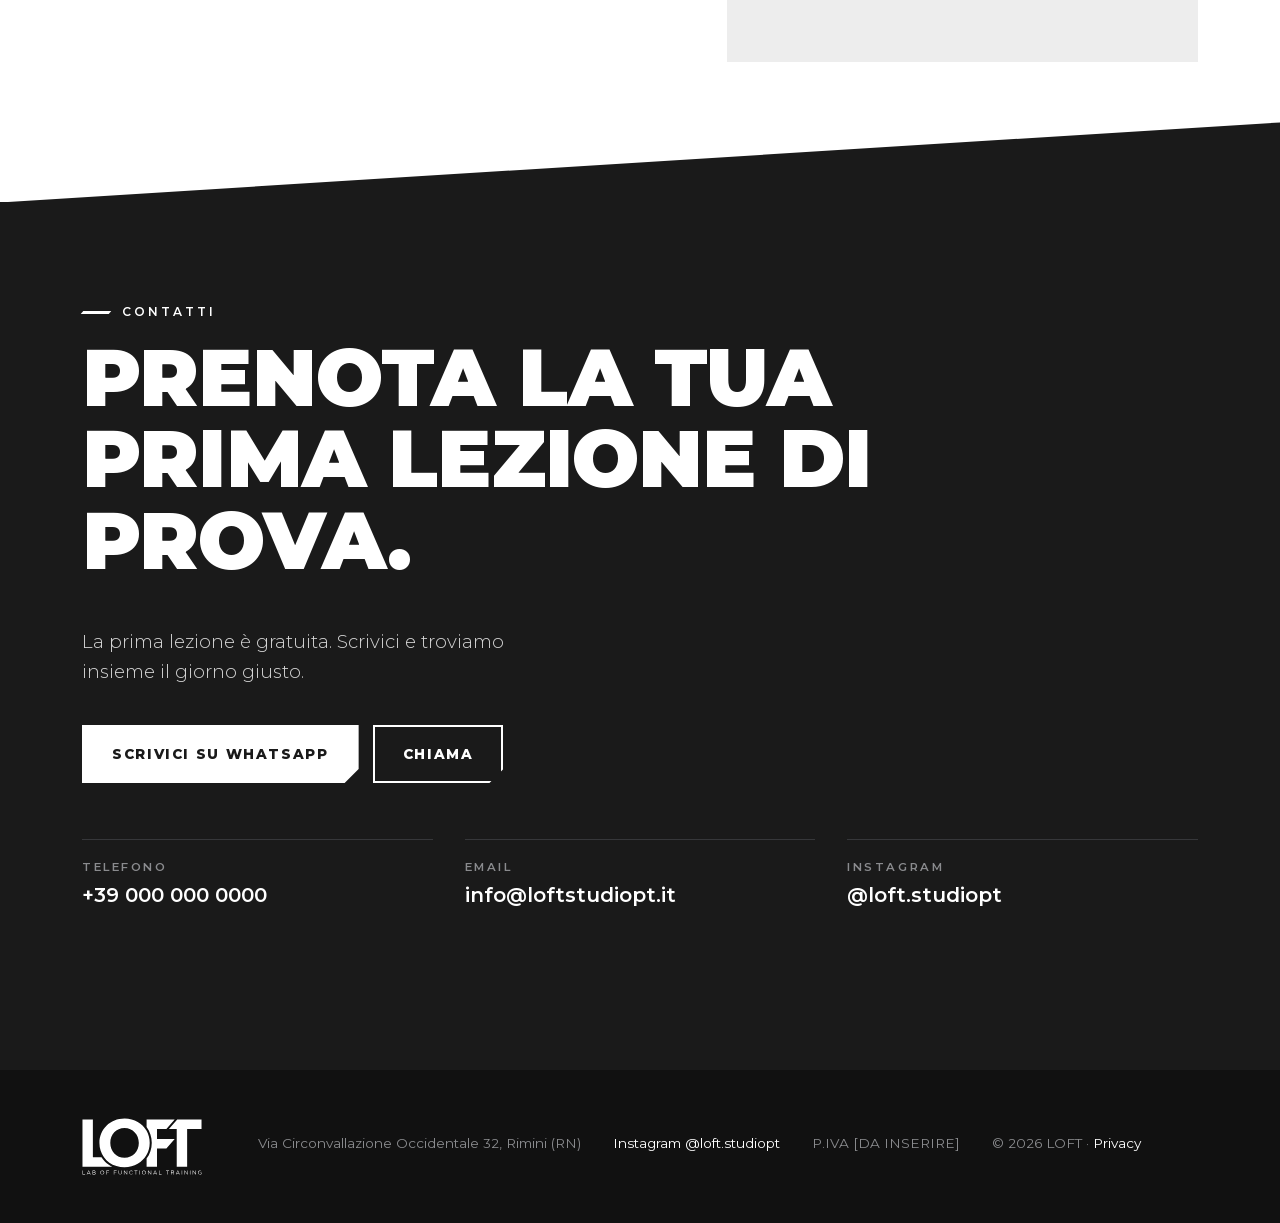
==== commit c1795806: "Torna la mappa Google, centrata sulla scheda di LOFT L'immagine statica da OpenStreetMap è tolta. La" ====
--- a/index.html
+++ b/index.html
@@ -39,7 +39,7 @@
   <!-- Font Montserrat ospitato nel sito (vedi css/style.css): "preload" lo fa scaricare subito -->
   <link rel="preload" href="assets/fonts/montserrat-latin.woff2" as="font" type="font/woff2" crossorigin>
 
-  <link rel="stylesheet" href="css/style.css?v=6">
+  <link rel="stylesheet" href="css/style.css?v=7">
 
   <!-- Dati strutturati per Google (scheda attività locale).
        Telefono ed email da aggiungere quando saranno quelli reali:
@@ -279,7 +279,7 @@
               47923 Rimini (RN)
             </p>
             <p>
-              <a class="link-arrow link-dark" href="https://www.google.com/maps/search/?api=1&query=Via+Circonvallazione+Occidentale+32+Rimini" target="_blank" rel="noopener">Apri in Google Maps</a>
+              <a class="link-arrow link-dark" href="https://maps.app.goo.gl/HEeSXWWouQDTuFud7" target="_blank" rel="noopener">Apri in Google Maps</a>
             </p>
 
             <h3>Orari</h3>
@@ -288,15 +288,15 @@
             <p class="placeholder">Lun–Ven: [DA INSERIRE]<br>Sabato: [DA INSERIRE]</p>
           </div>
 
-          <!-- Mappa: immagine statica salvata nel sito (assets/img/mappa-loft.webp),
-               ricavata da OpenStreetMap. Niente servizi esterni caricati nella pagina,
-               quindi niente cookie e niente banner. Un tocco apre Google Maps.
-               La scritta "© OpenStreetMap" è obbligatoria per la licenza: non toglierla. -->
+          <!-- Mappa Google incorporata (gratuita, senza API key), centrata sulla scheda
+               Google di LOFT. In scala di grigi tramite CSS. -->
           <div class="map">
-            <a href="https://www.google.com/maps/search/?api=1&query=Via+Circonvallazione+Occidentale+32+Rimini" target="_blank" rel="noopener" aria-label="Apri la posizione di LOFT in Google Maps">
-              <img src="assets/img/mappa-loft.webp" alt="Mappa del centro di Rimini con la posizione di LOFT in Via Circonvallazione Occidentale 32, vicino a Castel Sismondo" loading="lazy" width="1000" height="760">
-            </a>
-            <small class="map-credit">© <a href="https://www.openstreetmap.org/copyright" target="_blank" rel="noopener">OpenStreetMap</a></small>
+            <iframe
+              title="Mappa: LOFT – Lab of Functional Training, Via Circonvallazione Occidentale 32, Rimini"
+              src="https://www.google.com/maps?q=LOFT+-+Lab+of+Functional+Training,+Via+Circonvallazione+Occidentale+32,+Rimini&output=embed"
+              loading="lazy"
+              referrerpolicy="no-referrer-when-downgrade"
+              allowfullscreen></iframe>
           </div>
         </div>
       </div>
--- a/css/style.css
+++ b/css/style.css
@@ -390,24 +390,11 @@
   aspect-ratio: 4 / 3;
   background: var(--grigio-chiaro);
 }
-.map {
-  overflow: hidden;                      /* l'immagine è più grande del riquadro: si taglia ai bordi */
-}
-.map > a { position: absolute; inset: 0; display: block; }
-.map img {
-  width: 100%; height: 100%;
-  /* "none" = l'immagine resta alla sua grandezza naturale (scritte leggibili)
-     e viene centrata sul segnaposto, tagliando quello che avanza */
-  object-fit: none;
-  object-position: 50% 50%;
-}
-.map-credit {                            /* attribuzione richiesta da OpenStreetMap */
-  position: absolute; right: 0; bottom: 0;
-  background: rgba(255,255,255,.85);
-  font-size: 0.65rem; padding: 2px 6px;
-  color: var(--nero);
-}
-.map-credit a { color: inherit; }
+.map iframe {
+  position: absolute; inset: 0;
+  width: 100%; height: 100%; border: 0;
+  filter: grayscale(1) contrast(1.05);   /* mappa in scala di grigi, in linea col sito */
+}
 
 /* ---------- 13. CONTATTI ---------- */
 .contact { padding-bottom: 100px; }
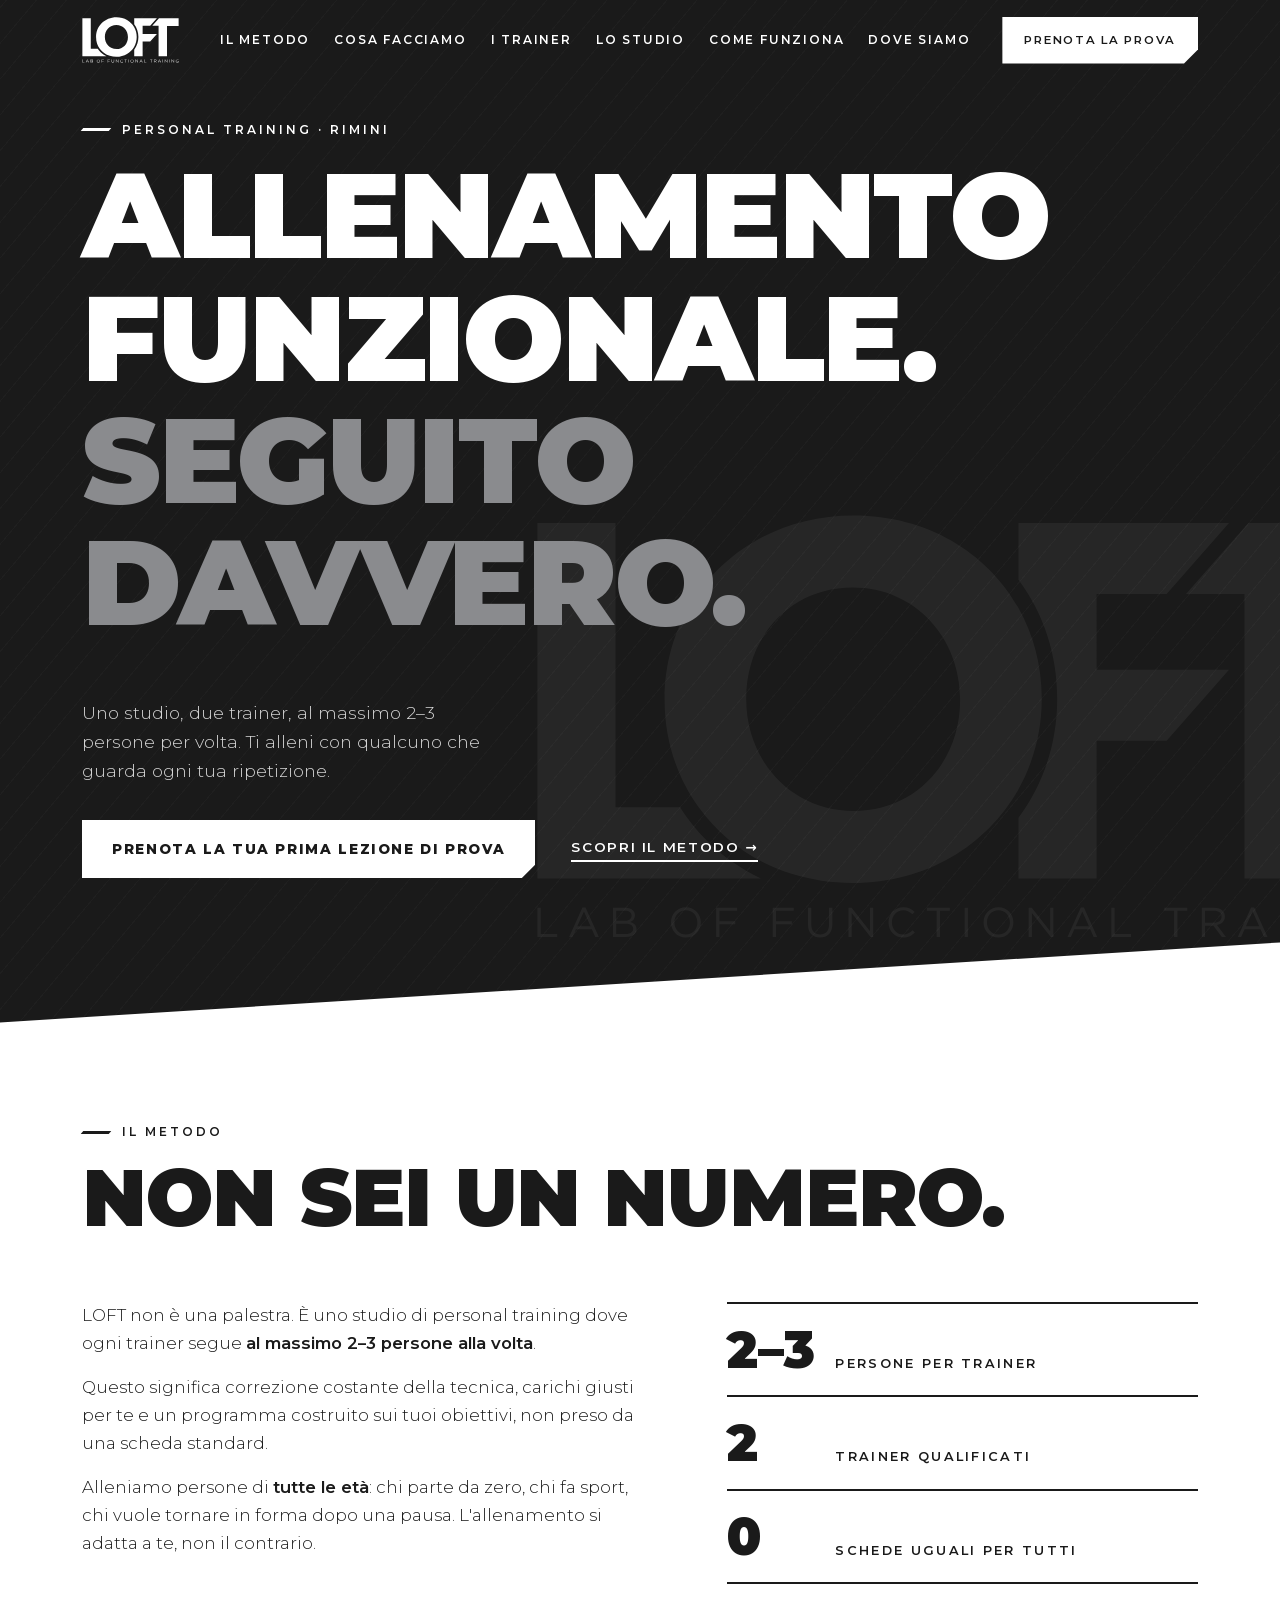
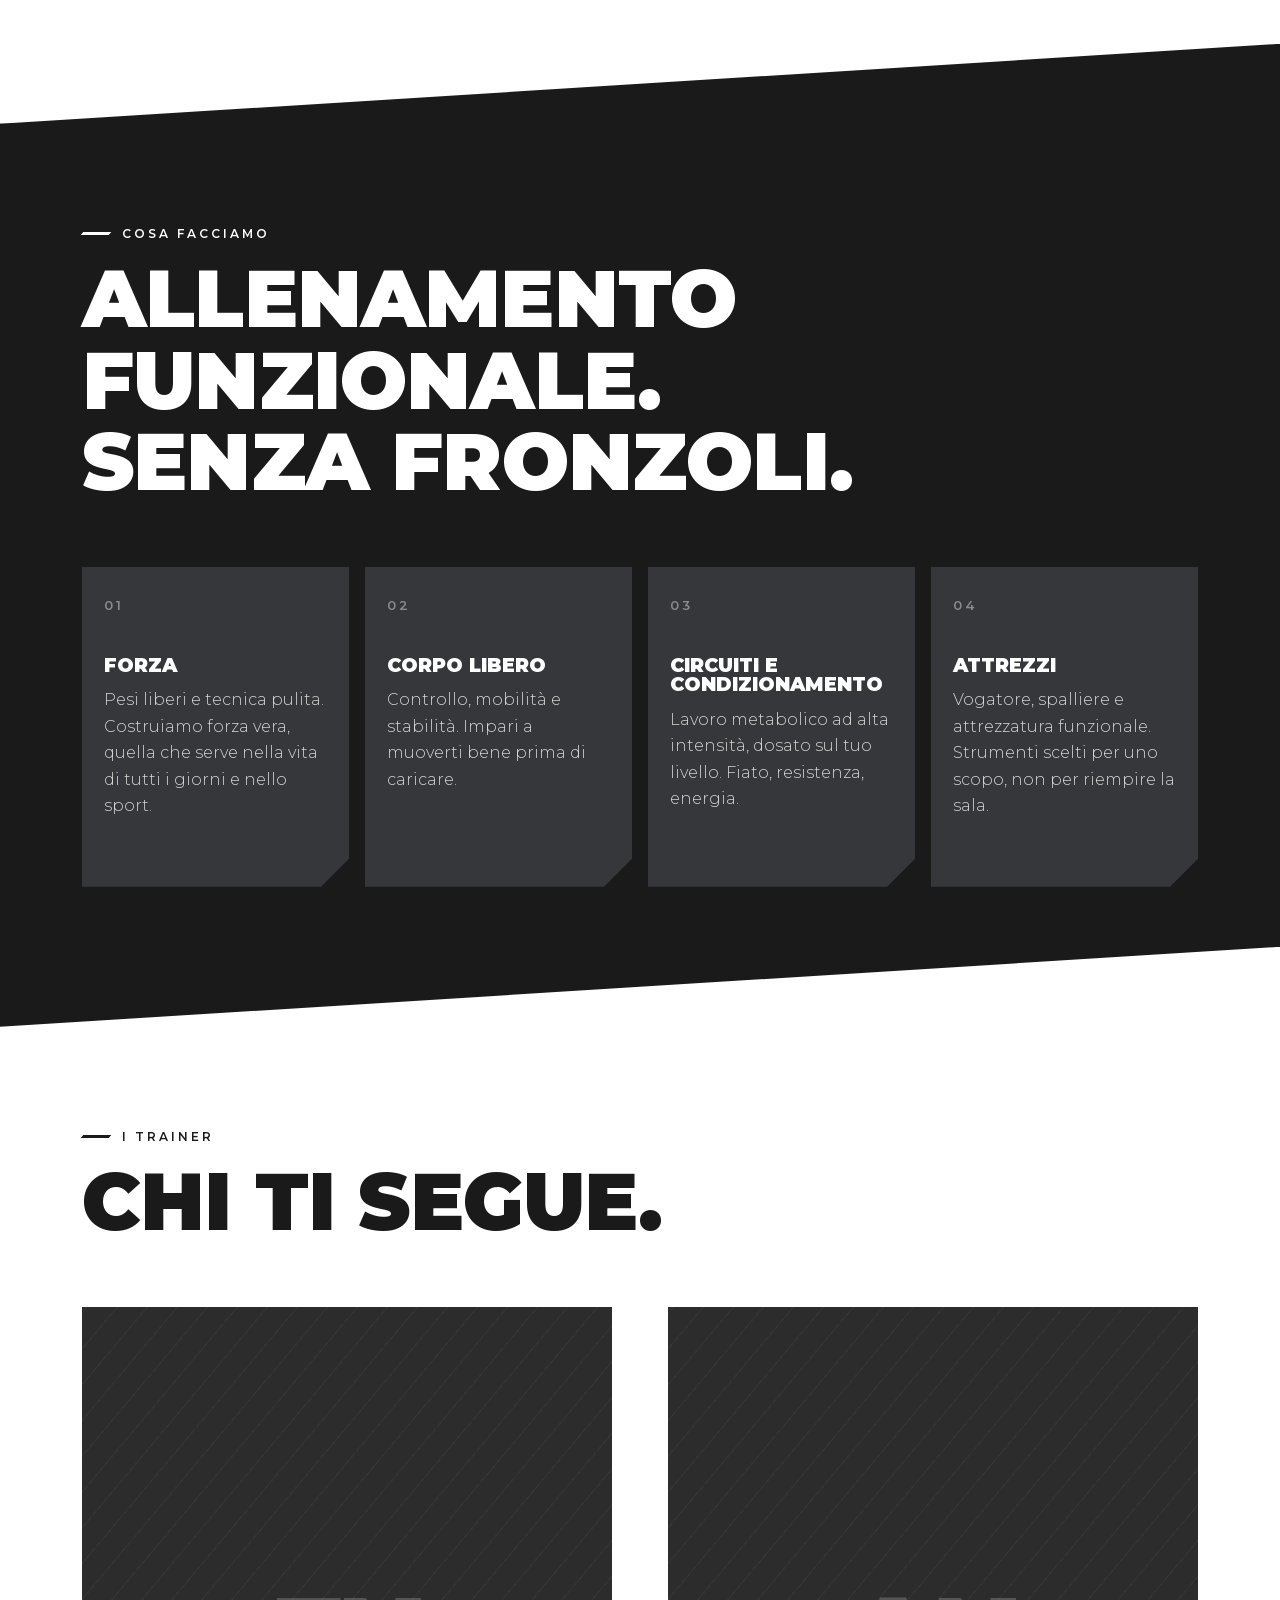
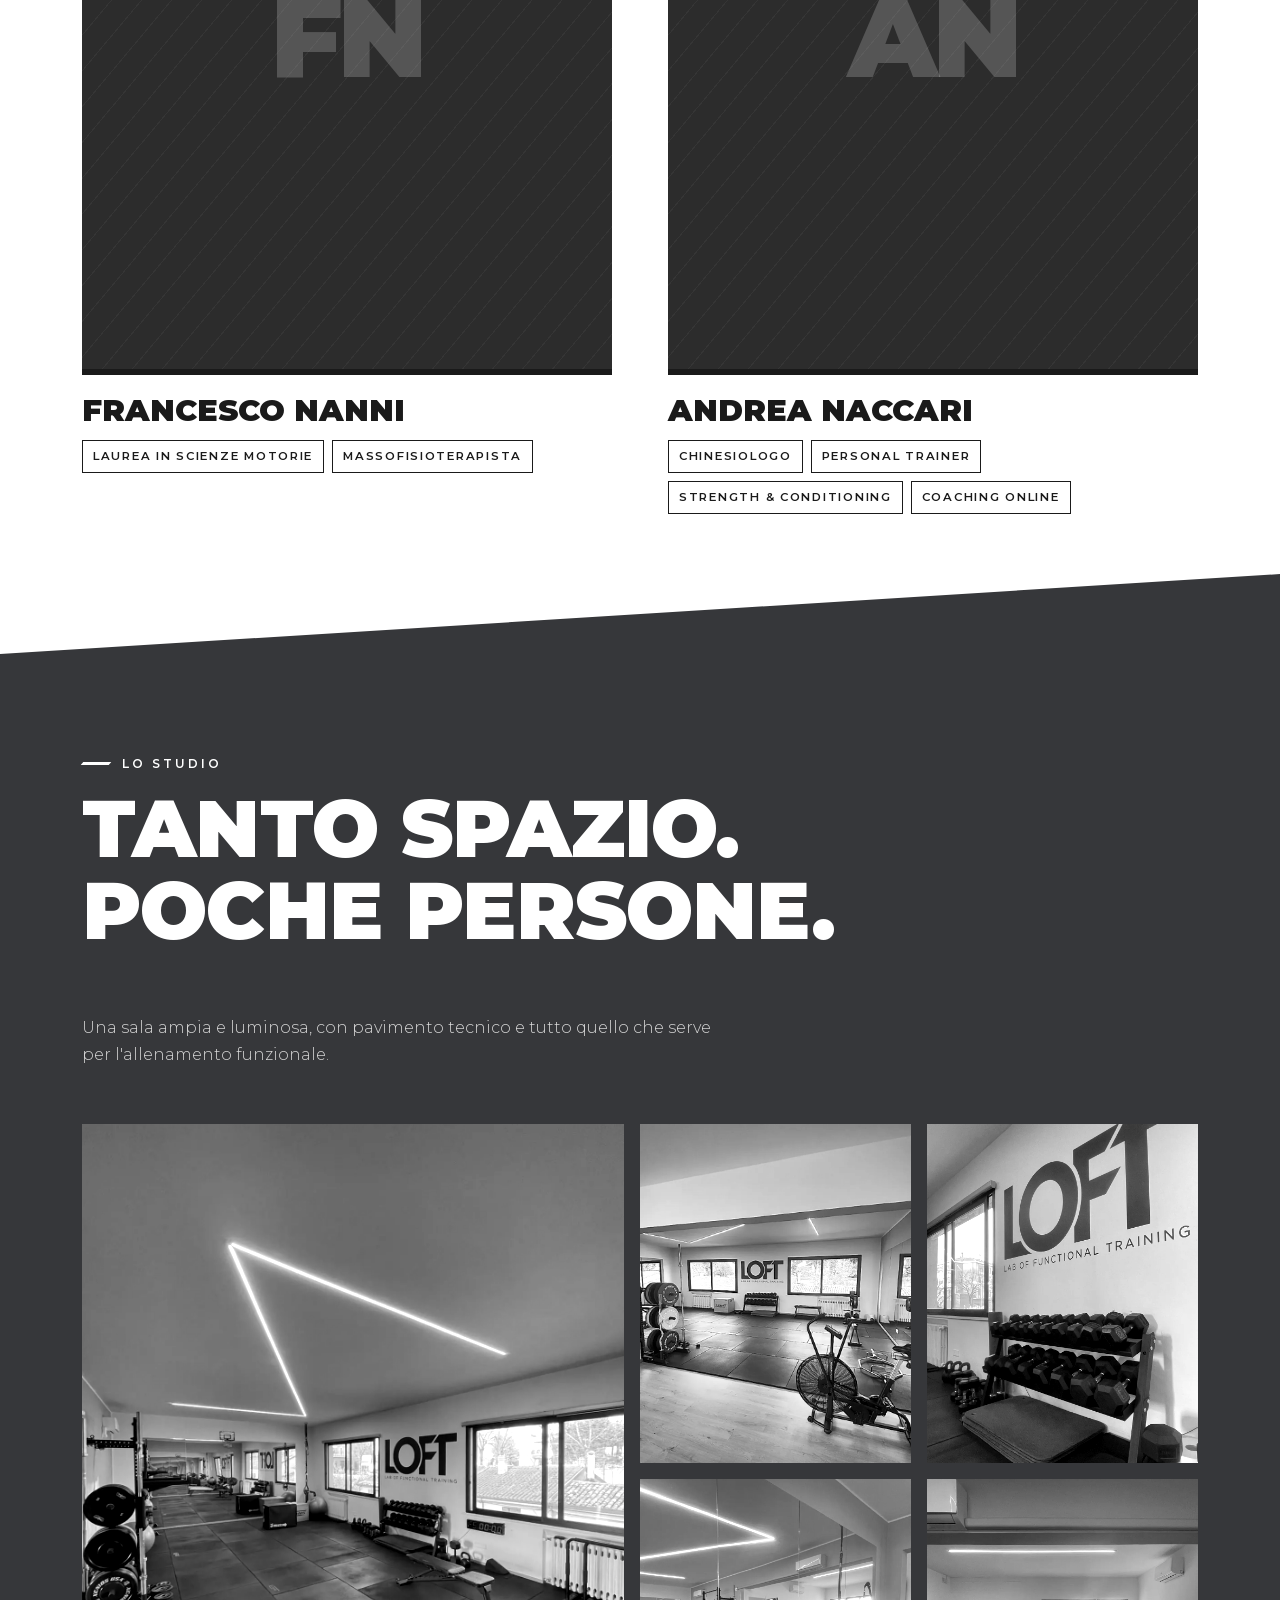
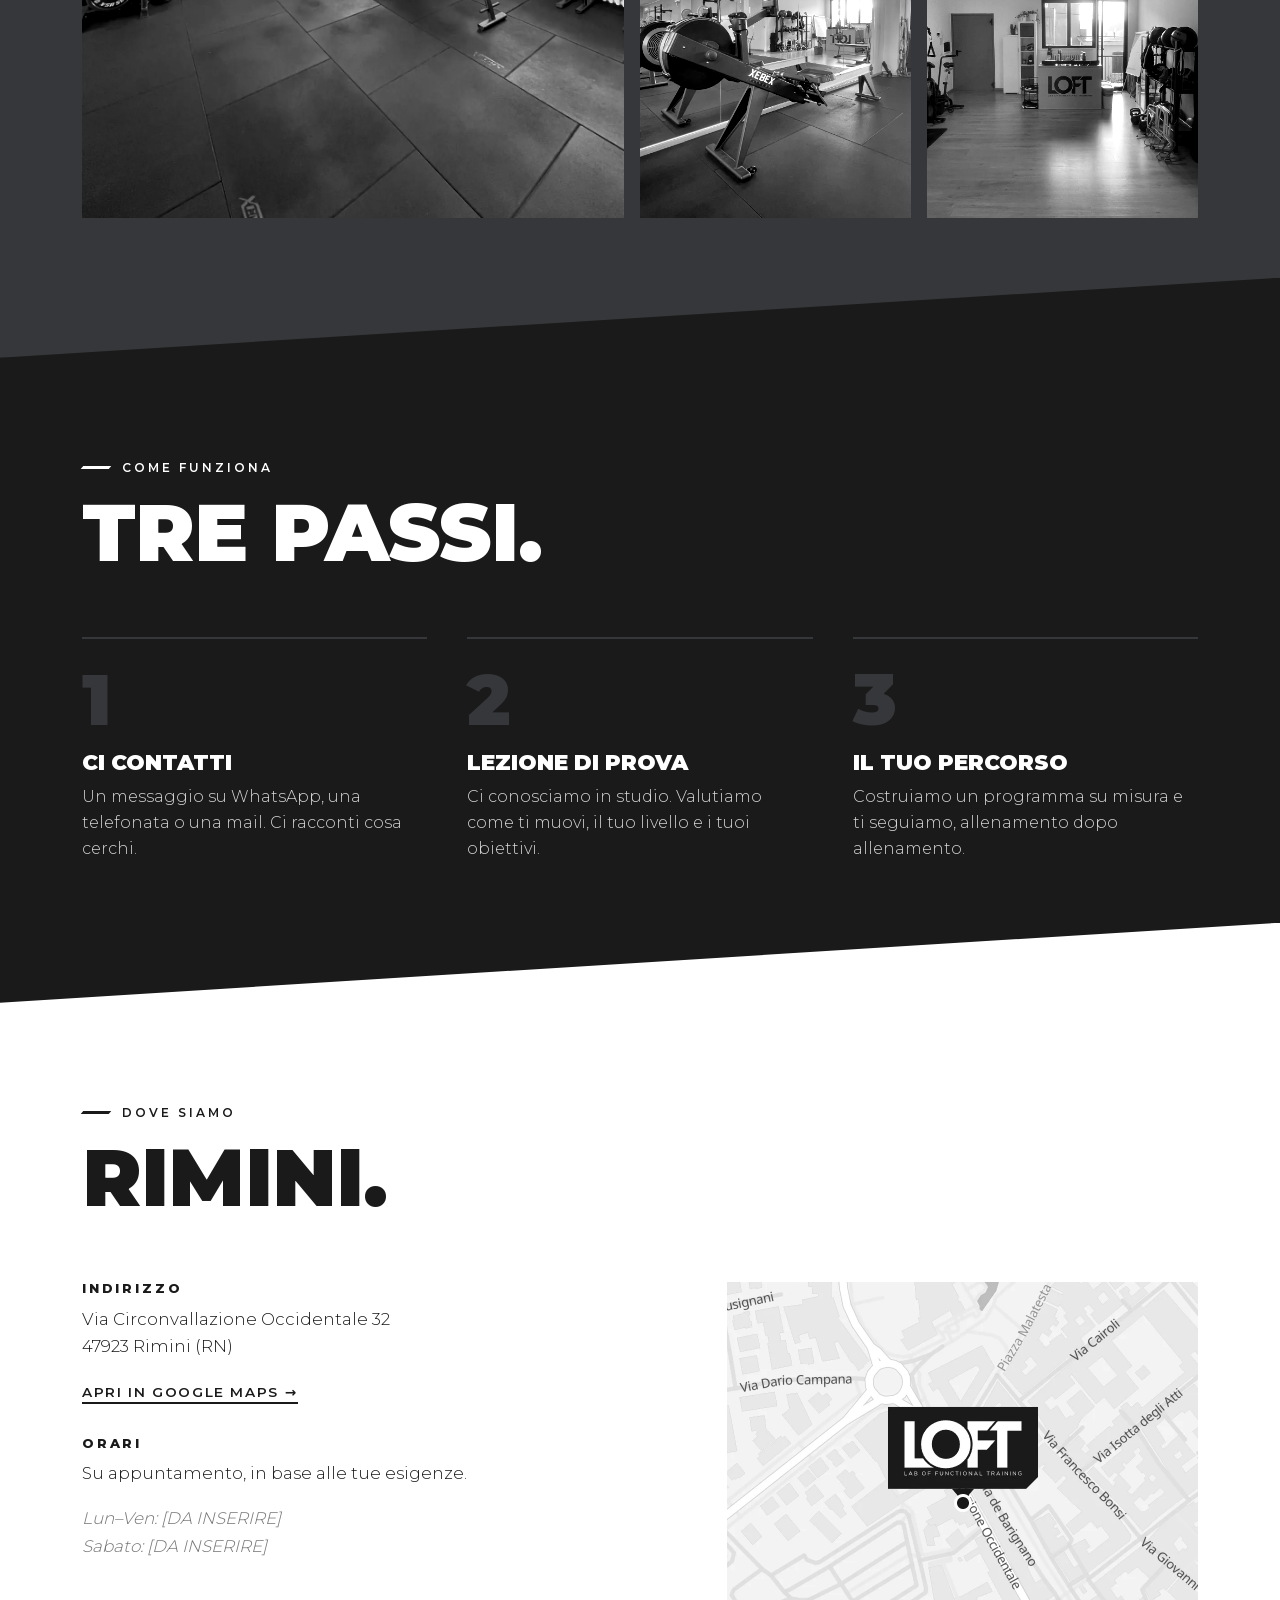
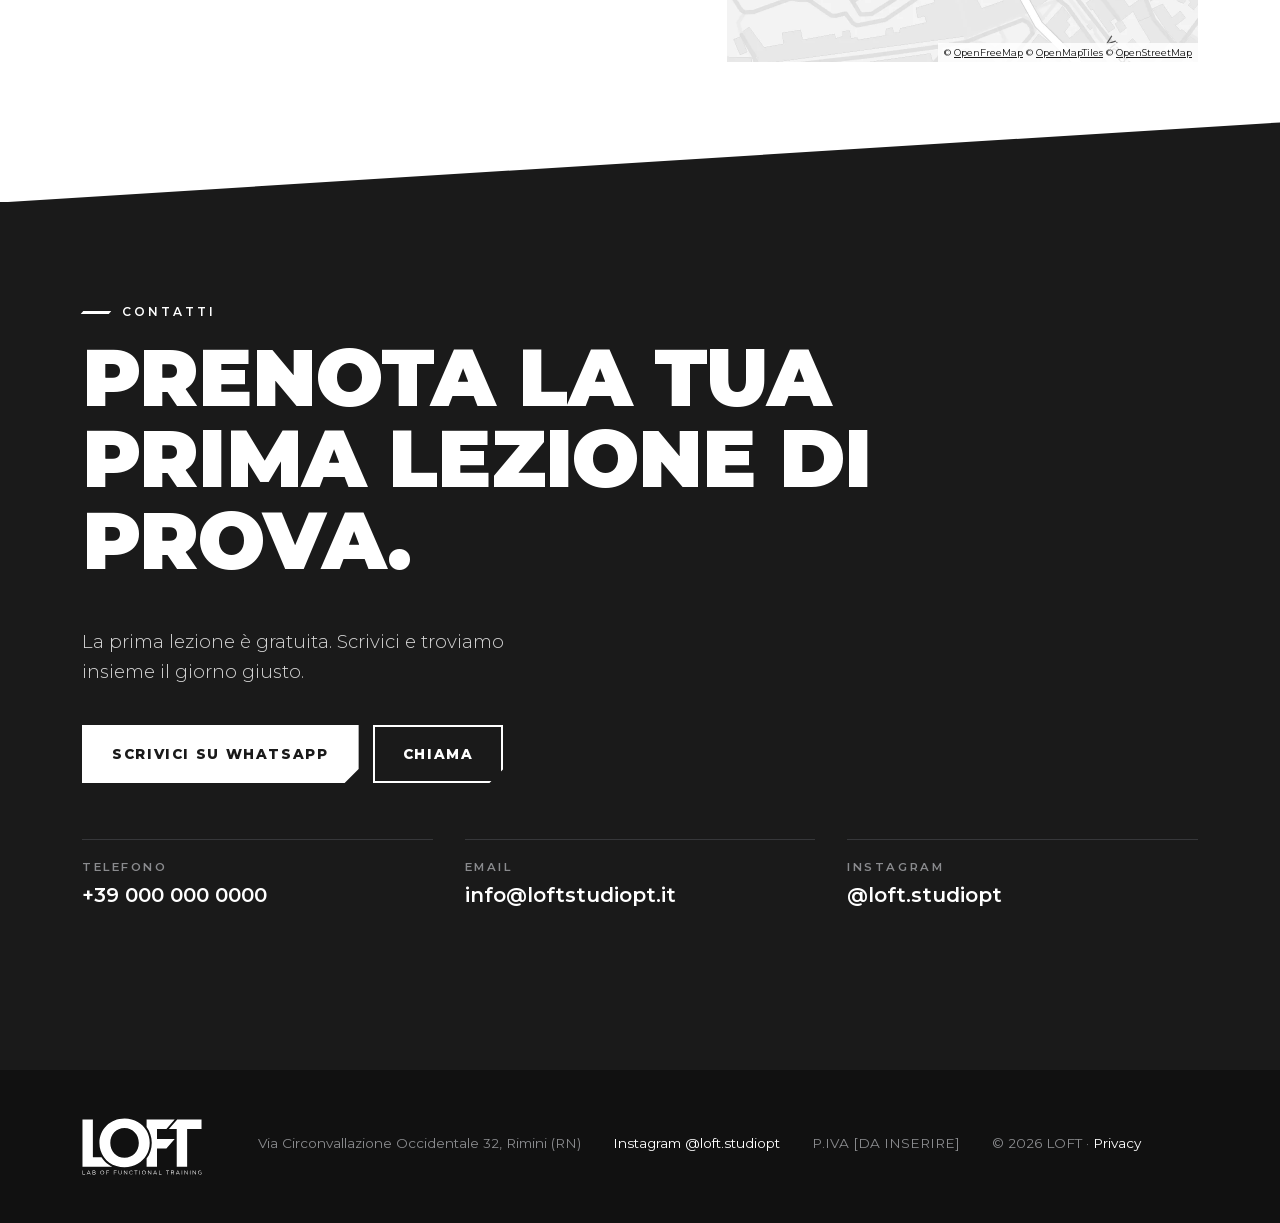
==== commit f89207ad: "Mappa statica in alta definizione e informativa privacy completa La mappa Google è sostituita da un'" ====
--- a/index.html
+++ b/index.html
@@ -39,7 +39,7 @@
   <!-- Font Montserrat ospitato nel sito (vedi css/style.css): "preload" lo fa scaricare subito -->
   <link rel="preload" href="assets/fonts/montserrat-latin.woff2" as="font" type="font/woff2" crossorigin>
 
-  <link rel="stylesheet" href="css/style.css?v=7">
+  <link rel="stylesheet" href="css/style.css?v=9">
 
   <!-- Dati strutturati per Google (scheda attività locale).
        Telefono ed email da aggiungere quando saranno quelli reali:
@@ -288,15 +288,18 @@
             <p class="placeholder">Lun–Ven: [DA INSERIRE]<br>Sabato: [DA INSERIRE]</p>
           </div>
 
-          <!-- Mappa Google incorporata (gratuita, senza API key), centrata sulla scheda
-               Google di LOFT. In scala di grigi tramite CSS. -->
+          <!-- Mappa: immagine statica salvata nel sito (assets/img/mappa-loft.webp).
+               Disegnata da dati OpenStreetMap (stile OpenFreeMap) in alta definizione:
+               il file è 2000×1520 pixel e il CSS lo mostra a metà (1000×760),
+               così resta nitido sugli schermi dei telefoni.
+               Nessun servizio esterno viene caricato: niente cookie, niente banner.
+               Un tocco apre la scheda Google Maps di LOFT.
+               La scritta con © OpenStreetMap è obbligatoria per la licenza: non toglierla. -->
           <div class="map">
-            <iframe
-              title="Mappa: LOFT – Lab of Functional Training, Via Circonvallazione Occidentale 32, Rimini"
-              src="https://www.google.com/maps?q=LOFT+-+Lab+of+Functional+Training,+Via+Circonvallazione+Occidentale+32,+Rimini&output=embed"
-              loading="lazy"
-              referrerpolicy="no-referrer-when-downgrade"
-              allowfullscreen></iframe>
+            <a href="https://maps.app.goo.gl/HEeSXWWouQDTuFud7" target="_blank" rel="noopener" aria-label="Apri la posizione di LOFT in Google Maps">
+              <img src="assets/img/mappa-loft.webp" alt="Mappa di Rimini con la posizione di LOFT in Via Circonvallazione Occidentale 32" loading="lazy" width="1000" height="760">
+            </a>
+            <small class="map-credit">© <a href="https://openfreemap.org" target="_blank" rel="noopener">OpenFreeMap</a> © <a href="https://openmaptiles.org" target="_blank" rel="noopener">OpenMapTiles</a> © <a href="https://www.openstreetmap.org/copyright" target="_blank" rel="noopener">OpenStreetMap</a></small>
           </div>
         </div>
       </div>
--- a/css/style.css
+++ b/css/style.css
@@ -100,6 +100,15 @@
 }
 
 .prose p, .info p { font-weight: 300; font-size: 1.05rem; }
+/* Pagina privacy: titoletti e elenchi */
+.prose h2 {
+  font-size: 0.85rem; font-weight: 800;
+  letter-spacing: 0.18em; text-transform: uppercase;
+  line-height: 1.5;
+  margin: 2.4em 0 0.8em;
+}
+.prose ul { font-weight: 300; font-size: 1.05rem; padding-left: 1.2em; }
+.prose li { margin-bottom: 0.5em; }
 strong { font-weight: 600; }
 
 .placeholder { opacity: 0.6; font-style: italic; }
@@ -390,11 +399,25 @@
   aspect-ratio: 4 / 3;
   background: var(--grigio-chiaro);
 }
-.map iframe {
-  position: absolute; inset: 0;
-  width: 100%; height: 100%; border: 0;
-  filter: grayscale(1) contrast(1.05);   /* mappa in scala di grigi, in linea col sito */
-}
+.map { overflow: hidden; }              /* l'immagine è più grande del riquadro: si taglia ai bordi */
+.map > a { position: absolute; inset: 0; display: block; }
+.map img {
+  /* L'immagine ha sempre la stessa grandezza (metà dei suoi pixel, quindi nitida
+     sugli schermi ad alta densità) e scritte sempre leggibili: il riquadro ne mostra
+     solo la parte centrale. Il segnaposto (al centro dell'immagine) finisce al 58%
+     dell'altezza, così il logo sopra di lui sta bene al centro. */
+  position: absolute;
+  left: 50%; top: 58%;
+  width: 1000px; height: 760px; max-width: none;
+  transform: translate(-50%, -50%);
+}
+.map-credit {                            /* attribuzione richiesta dalla licenza della mappa */
+  position: absolute; right: 0; bottom: 0;
+  background: rgba(255,255,255,.85);
+  font-size: 0.6rem; padding: 2px 6px;
+  color: var(--nero);
+}
+.map-credit a { color: inherit; }
 
 /* ---------- 13. CONTATTI ---------- */
 .contact { padding-bottom: 100px; }
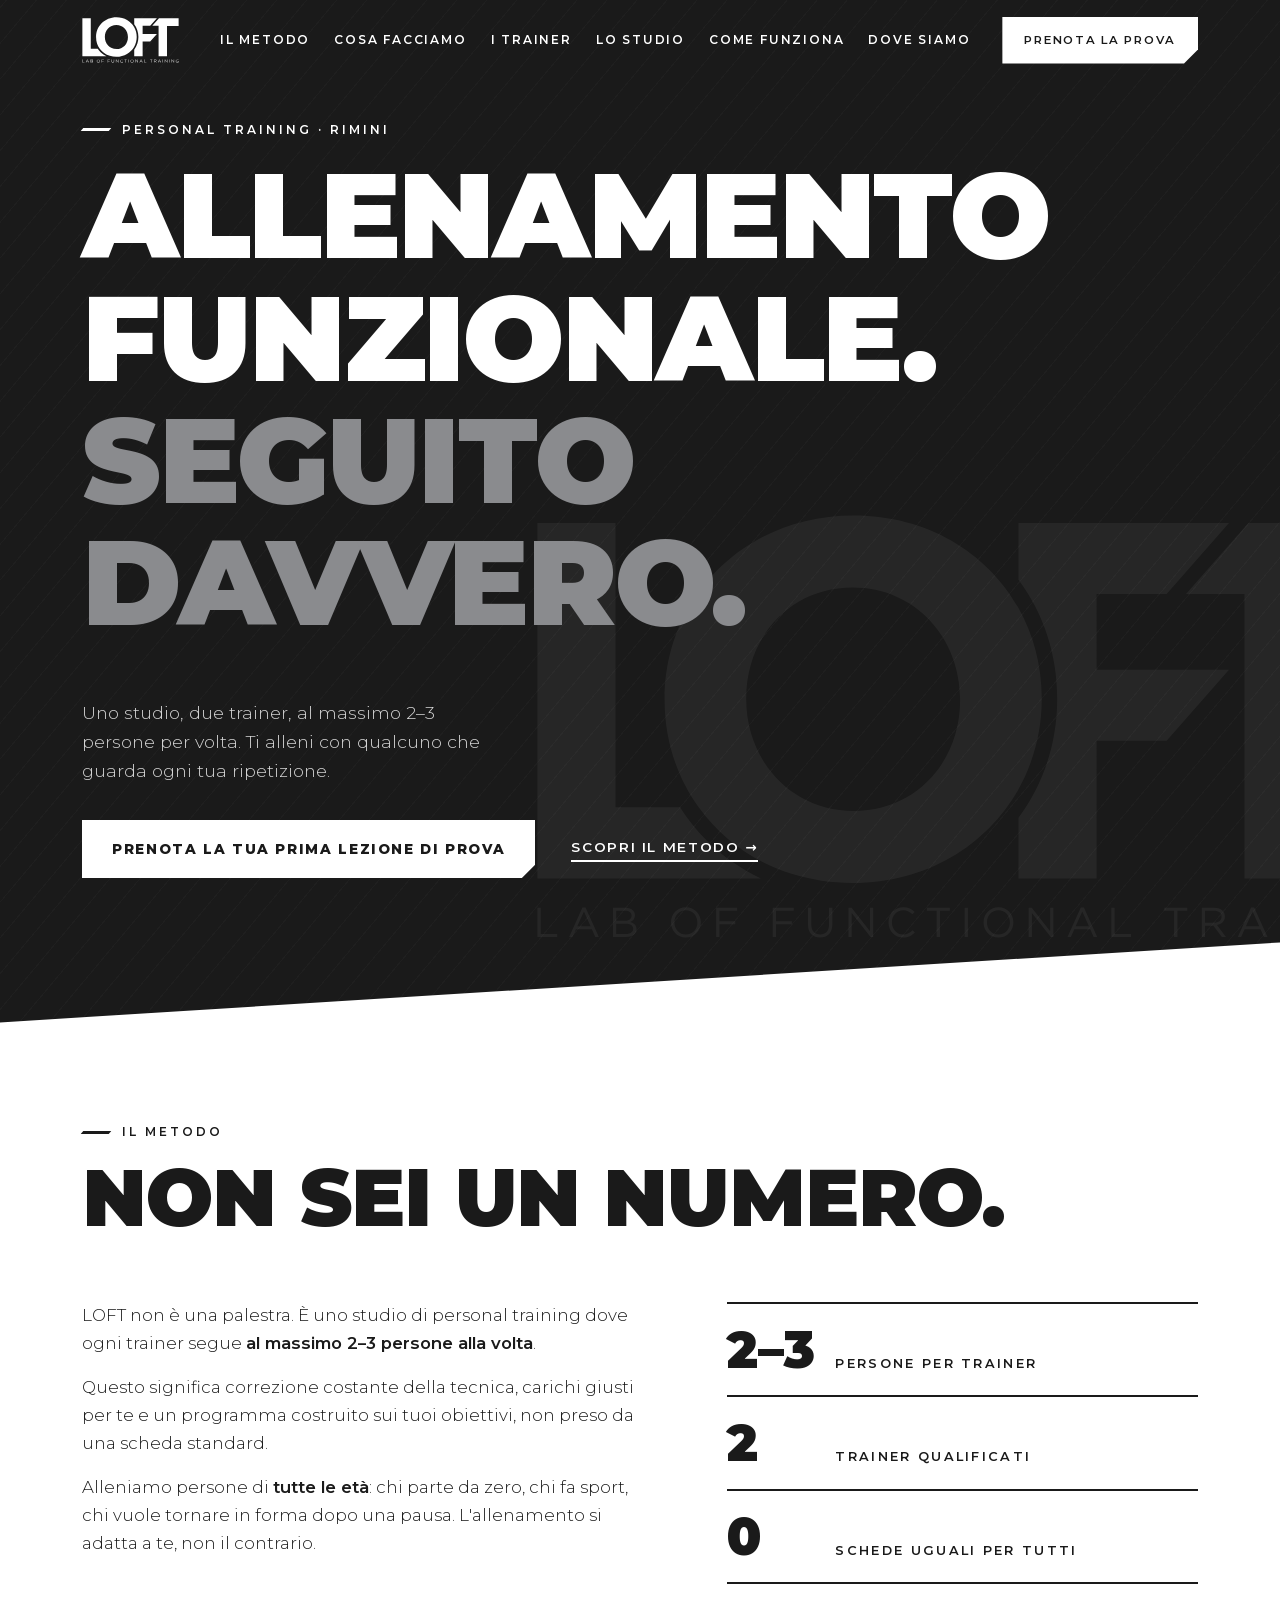
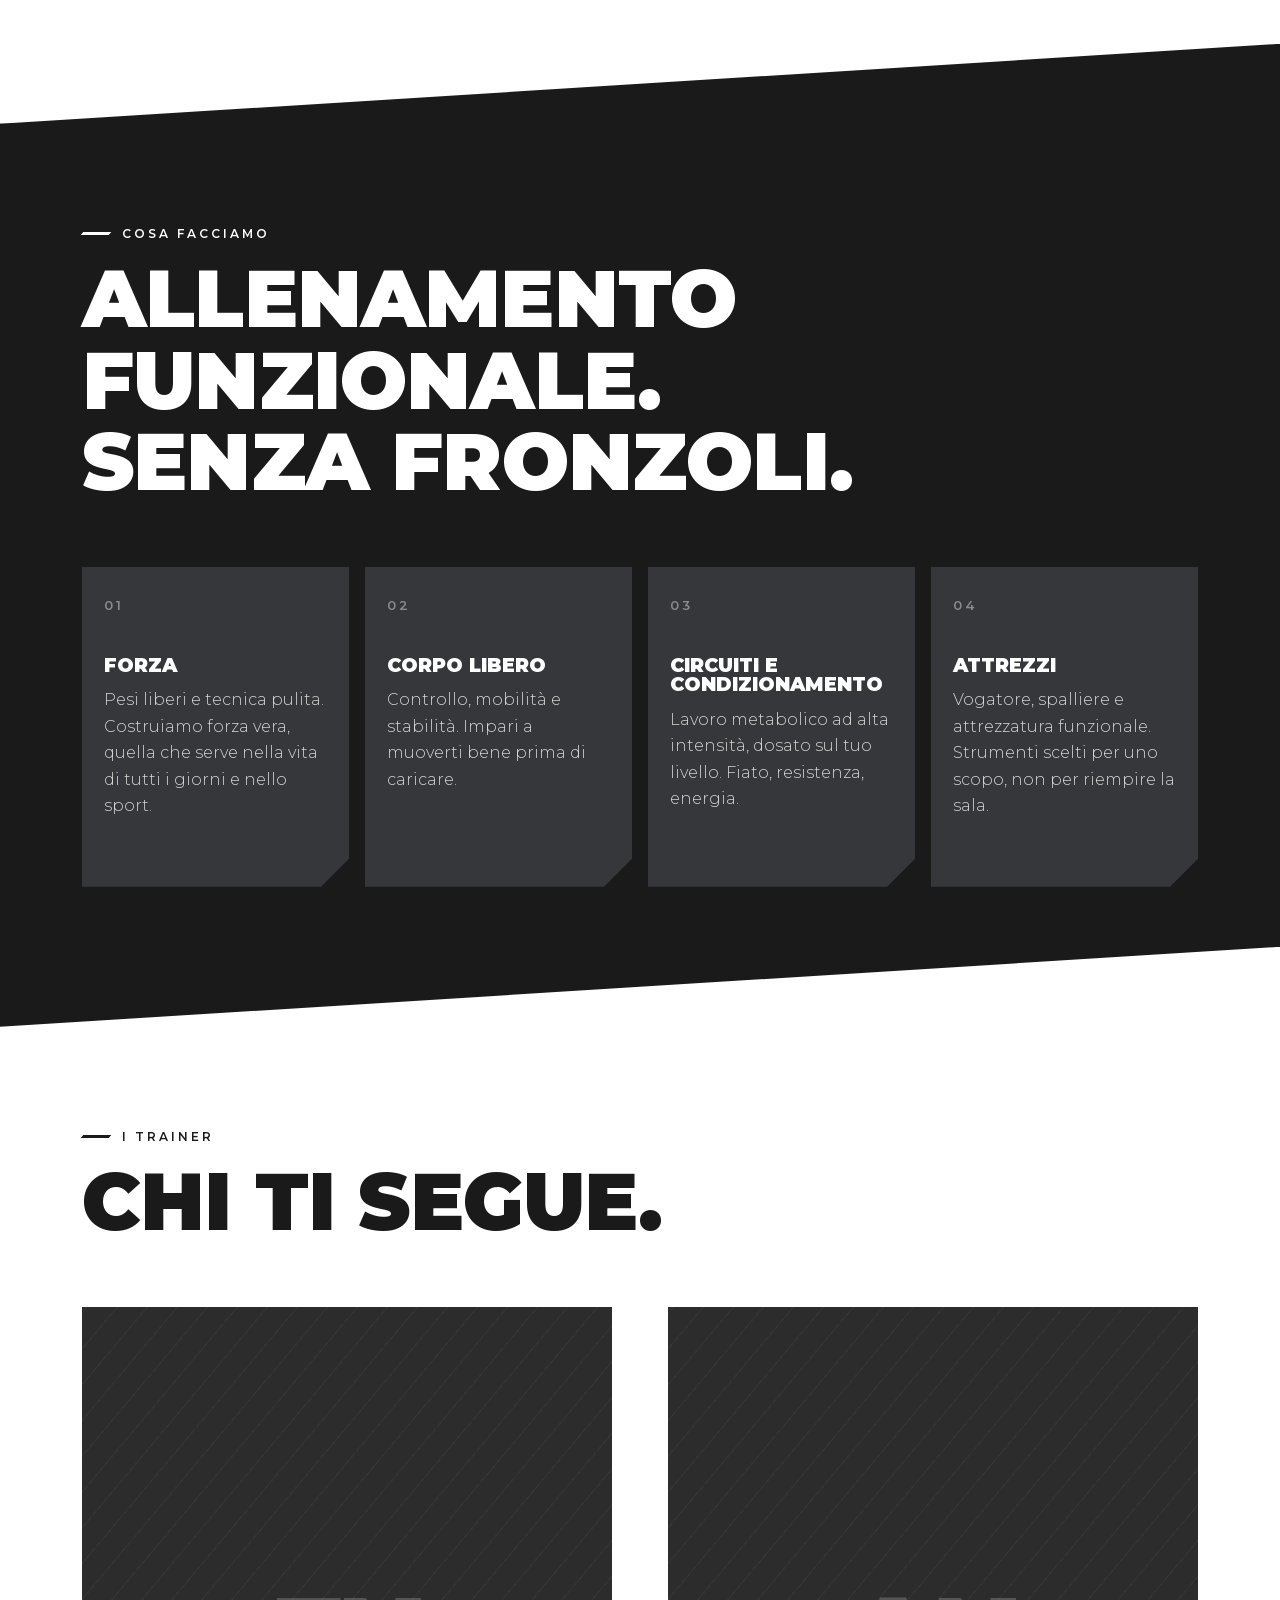
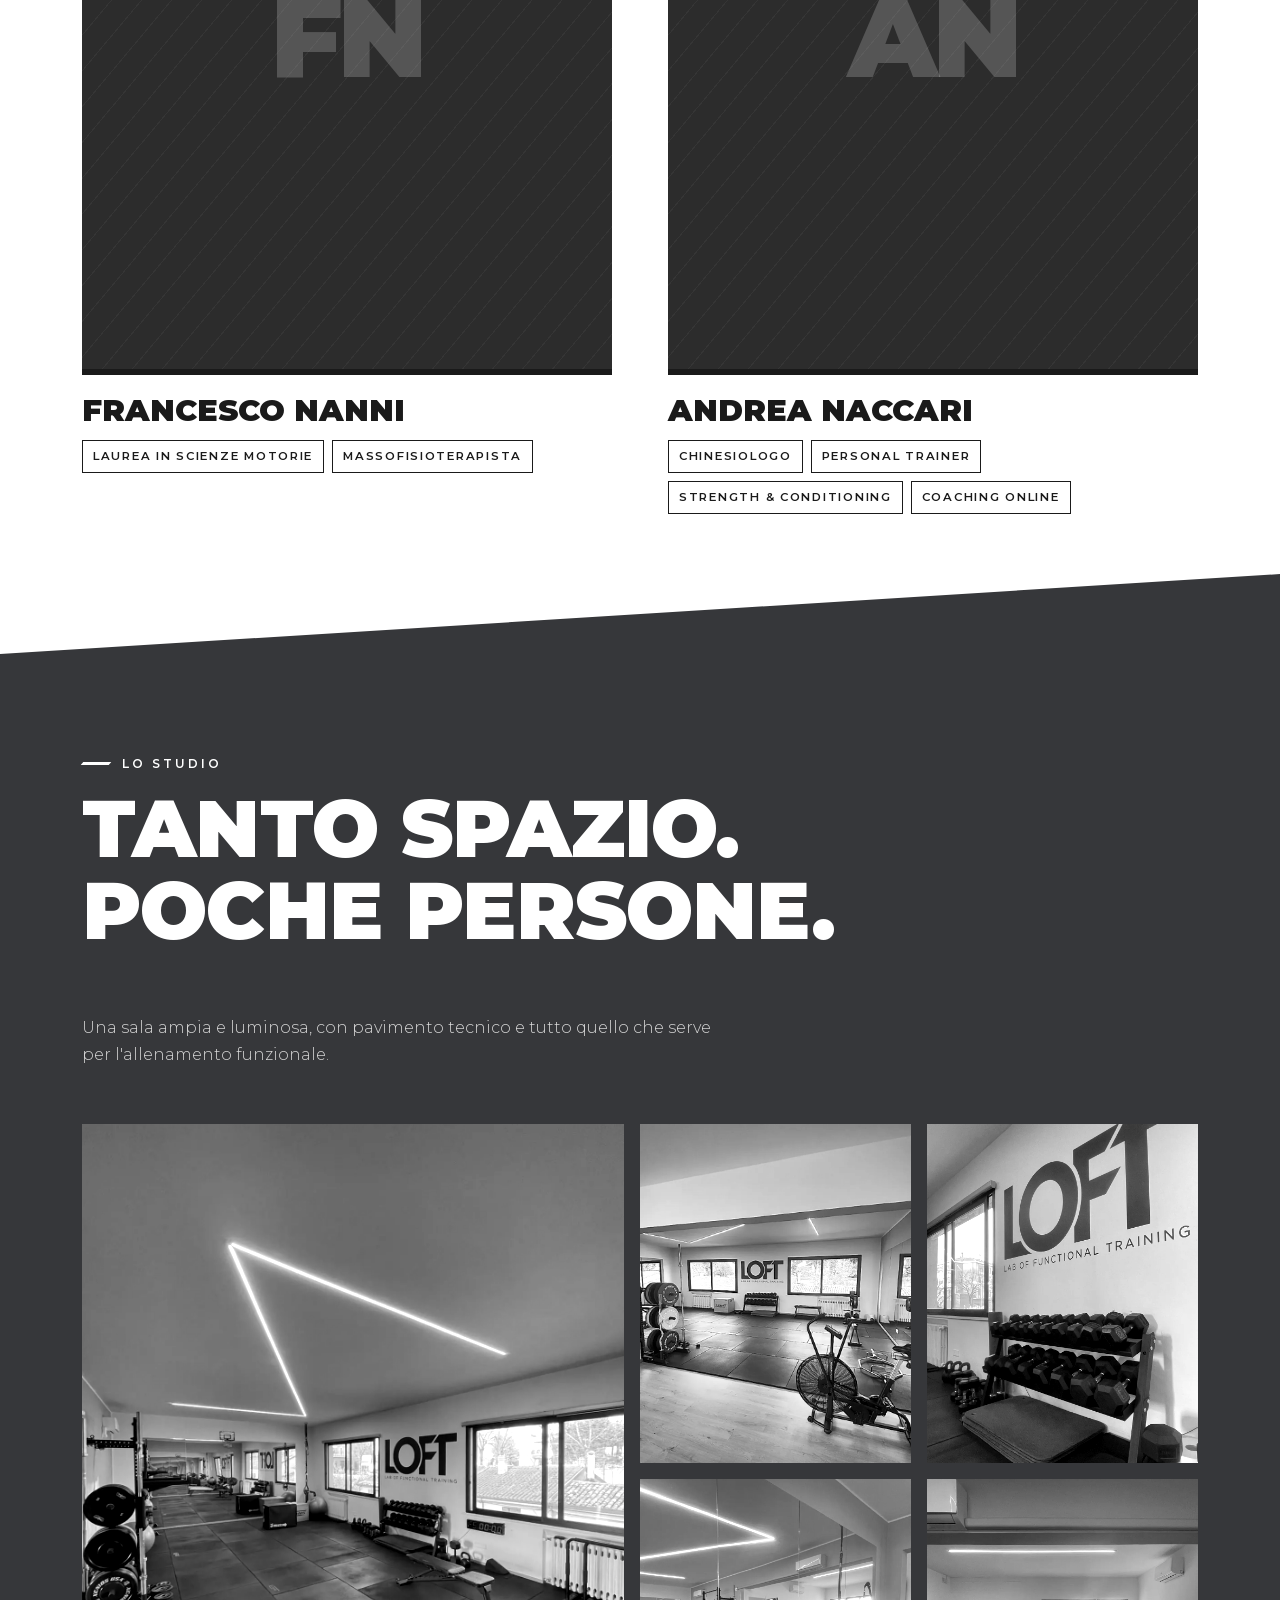
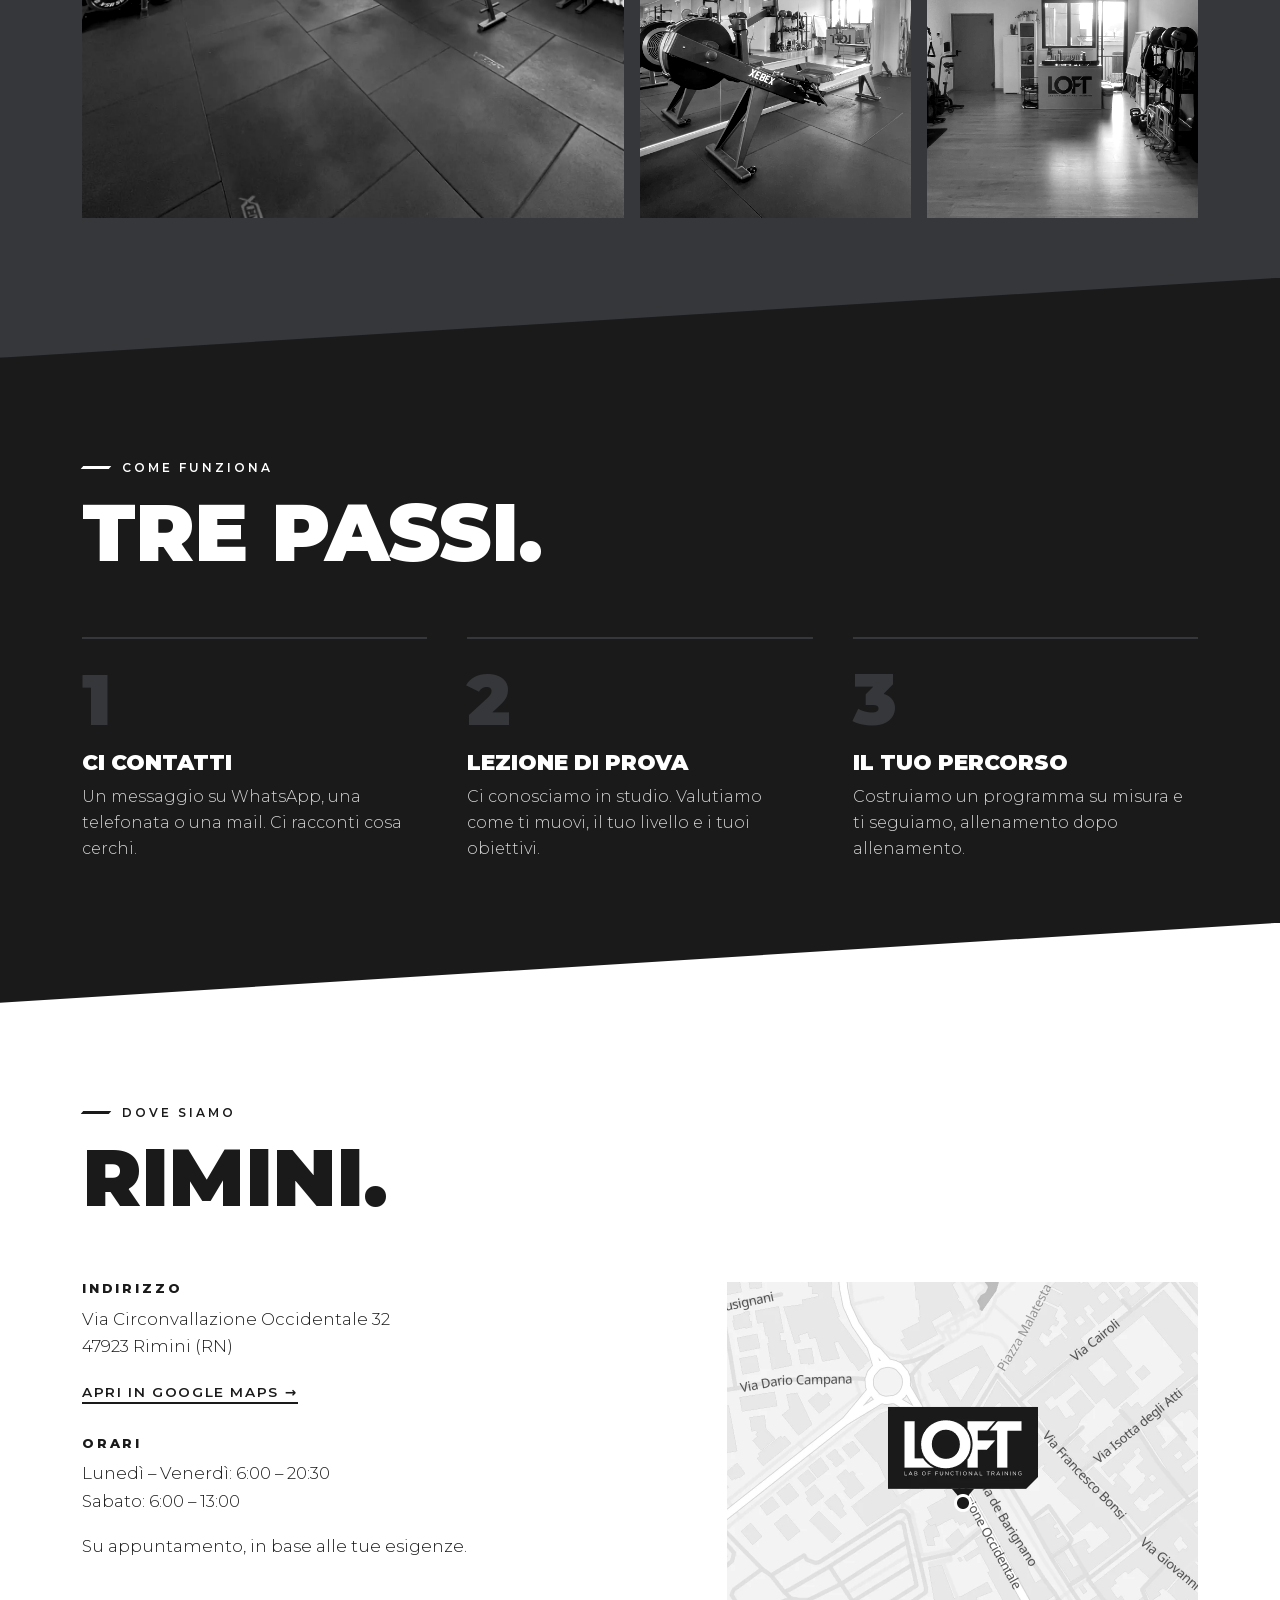
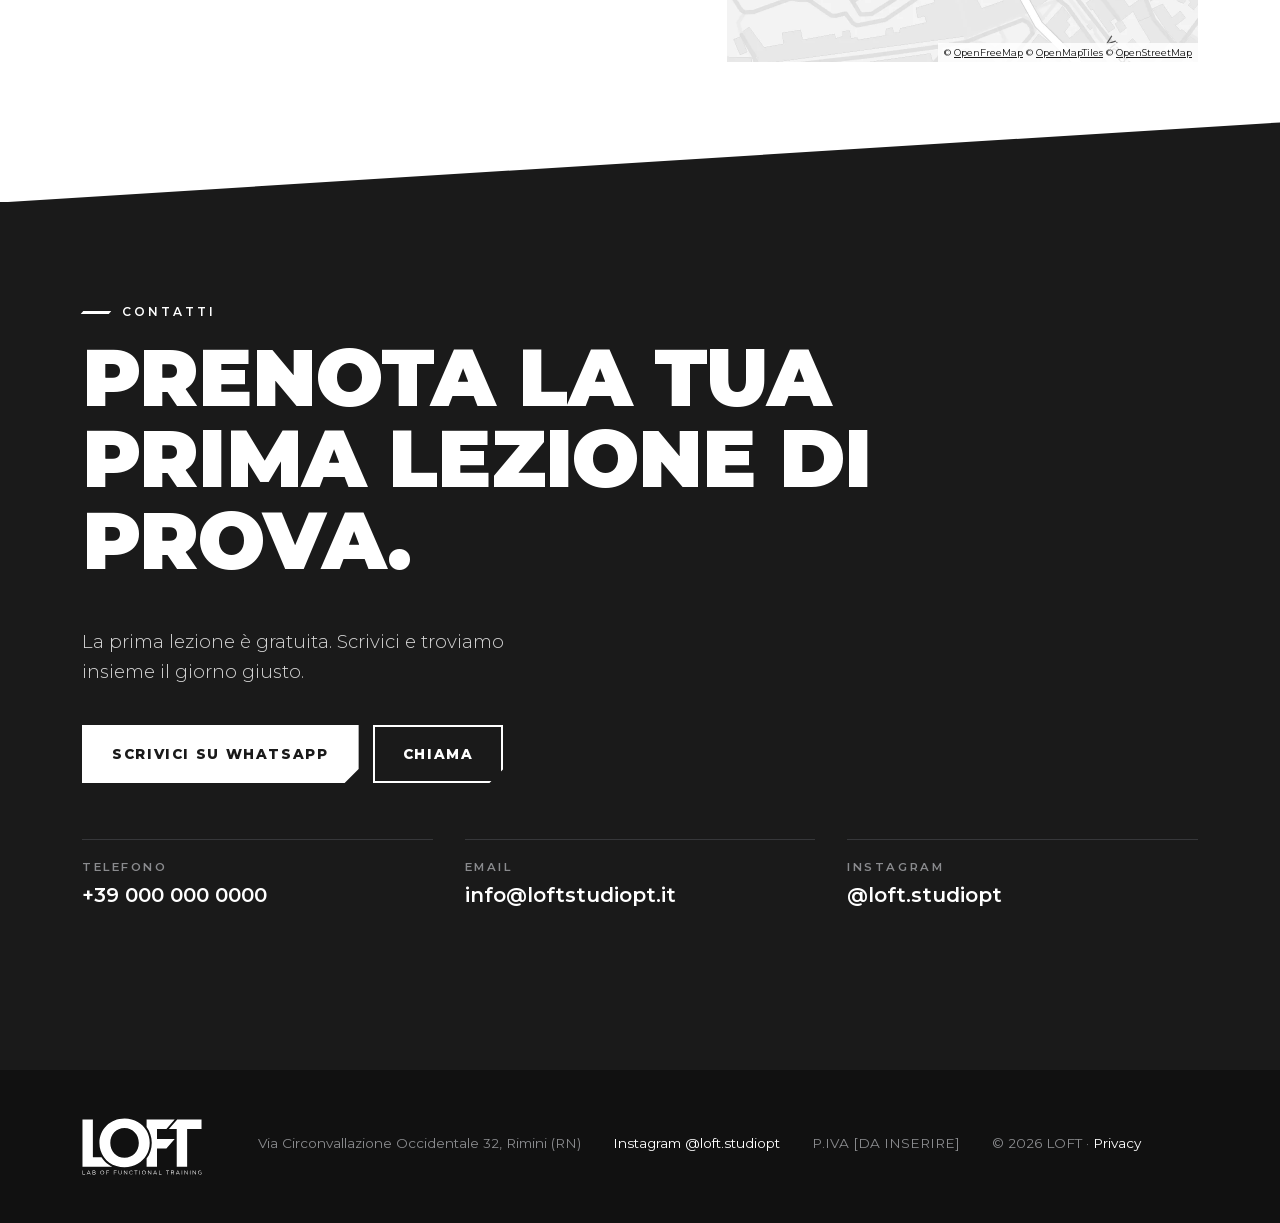
==== commit 860ac07e: "Orari di apertura nella sezione Dove siamo Lun–Ven 6:00–20:30, Sabato 6:00–13:00 (dalla scheda Googl" ====
--- a/index.html
+++ b/index.html
@@ -59,6 +59,15 @@
       "addressRegion": "RN",
       "addressCountry": "IT"
     },
+    "openingHoursSpecification": [
+      { "@type": "OpeningHoursSpecification",
+        "dayOfWeek": ["Monday", "Tuesday", "Wednesday", "Thursday", "Friday"],
+        "opens": "06:00", "closes": "20:30" },
+      { "@type": "OpeningHoursSpecification",
+        "dayOfWeek": "Saturday",
+        "opens": "06:00", "closes": "13:00" }
+    ],
+    "hasMap": "https://maps.app.goo.gl/HEeSXWWouQDTuFud7",
     "sameAs": ["https://www.instagram.com/loft.studiopt"]
   }
   </script>
@@ -283,9 +292,10 @@
             </p>
 
             <h3>Orari</h3>
+            <!-- Orari presi dalla scheda Google Maps di LOFT (22/11/2026), da confermare con i titolari.
+                 Se cambiano, aggiornarli anche nei dati strutturati (openingHoursSpecification) in cima alla pagina. -->
+            <p>Lunedì – Venerdì: 6:00 – 20:30<br>Sabato: 6:00 – 13:00</p>
             <p>Su appuntamento, in base alle tue esigenze.</p>
-            <!-- DA SOSTITUIRE: fasce orarie di apertura -->
-            <p class="placeholder">Lun–Ven: [DA INSERIRE]<br>Sabato: [DA INSERIRE]</p>
           </div>
 
           <!-- Mappa: immagine statica salvata nel sito (assets/img/mappa-loft.webp).
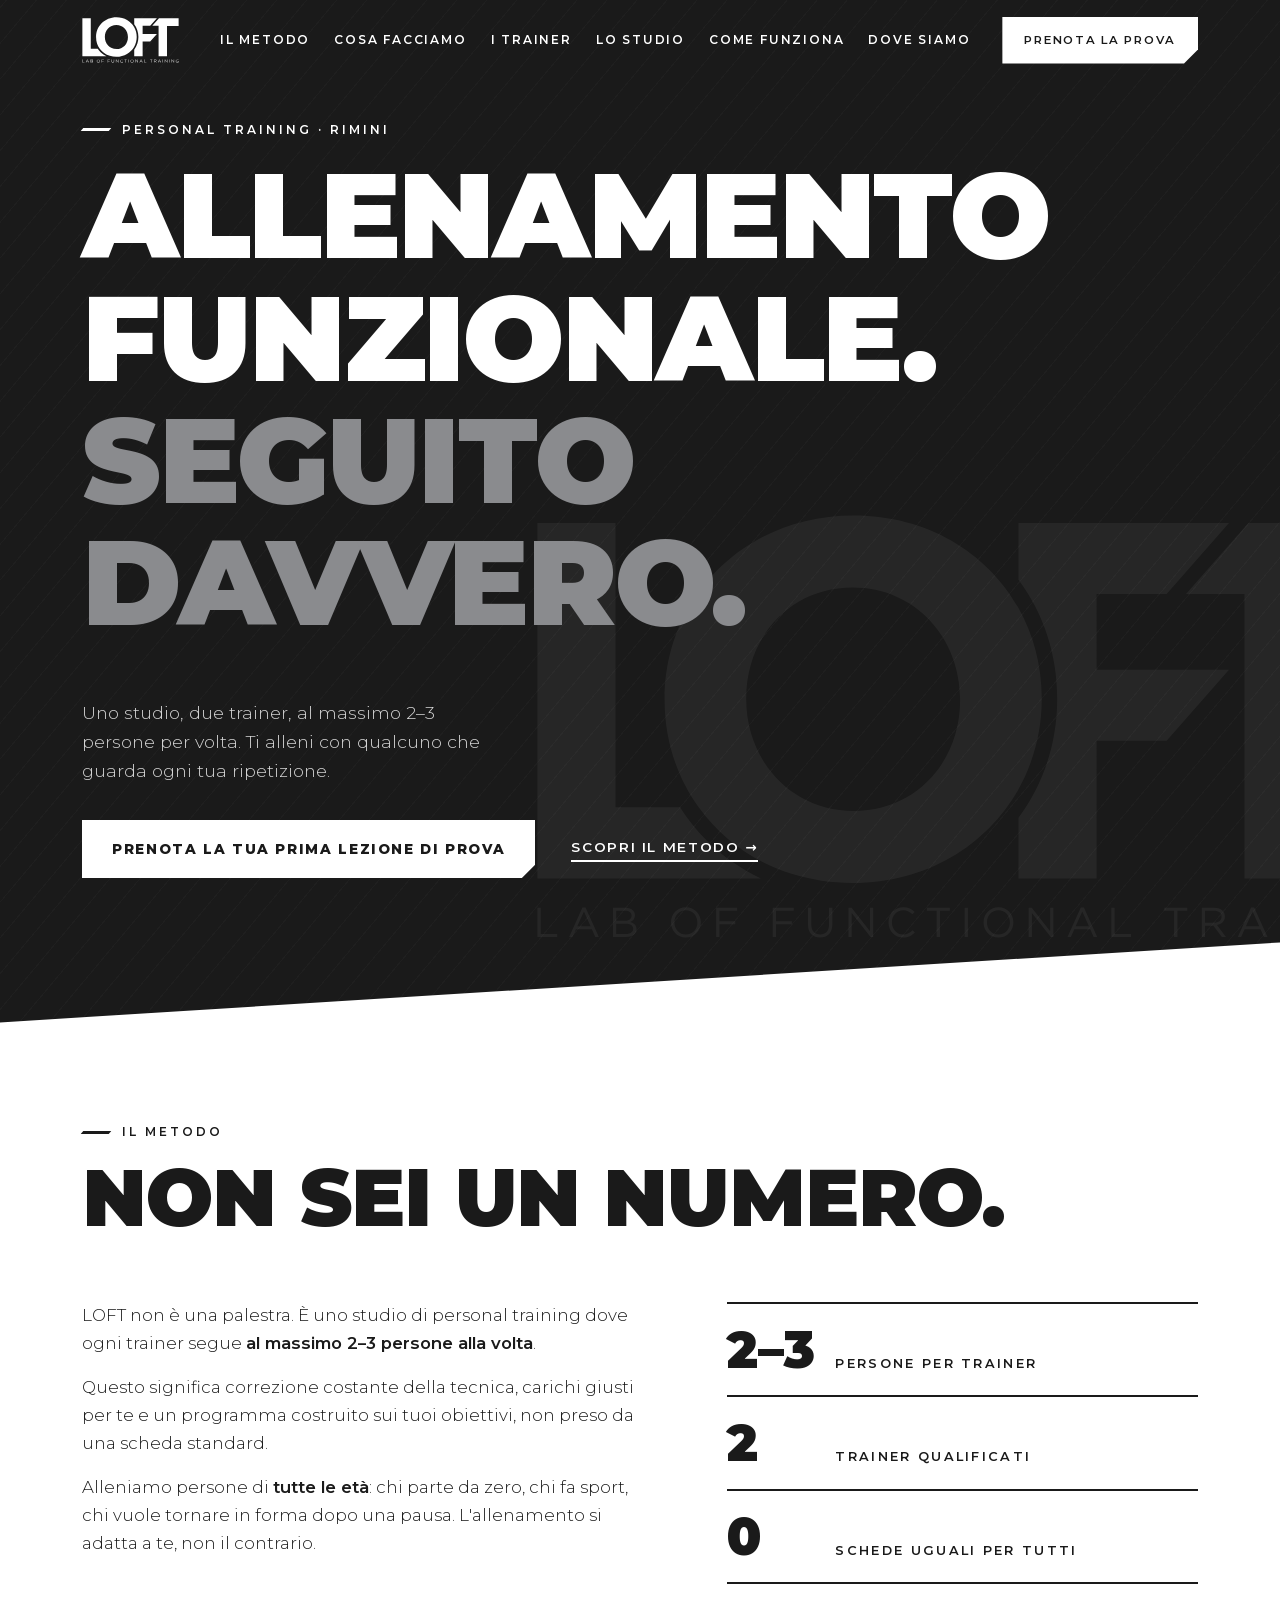
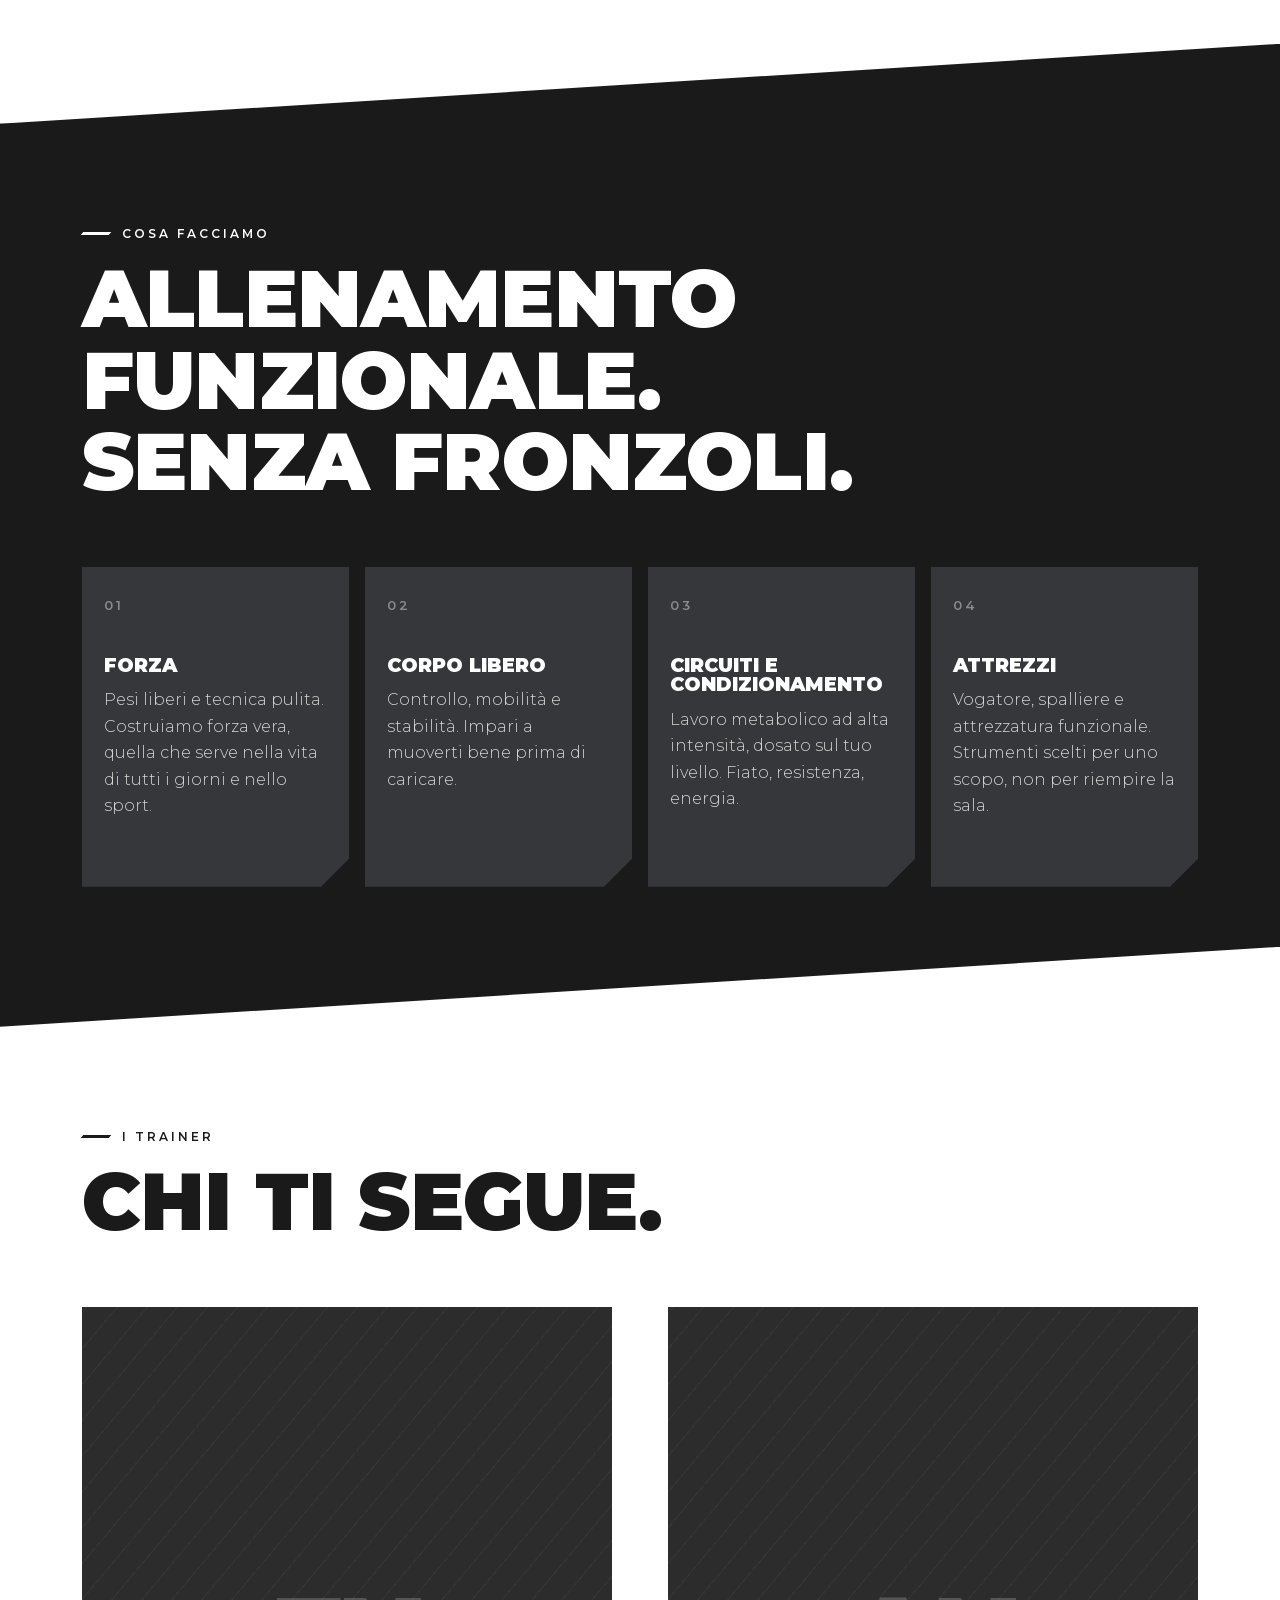
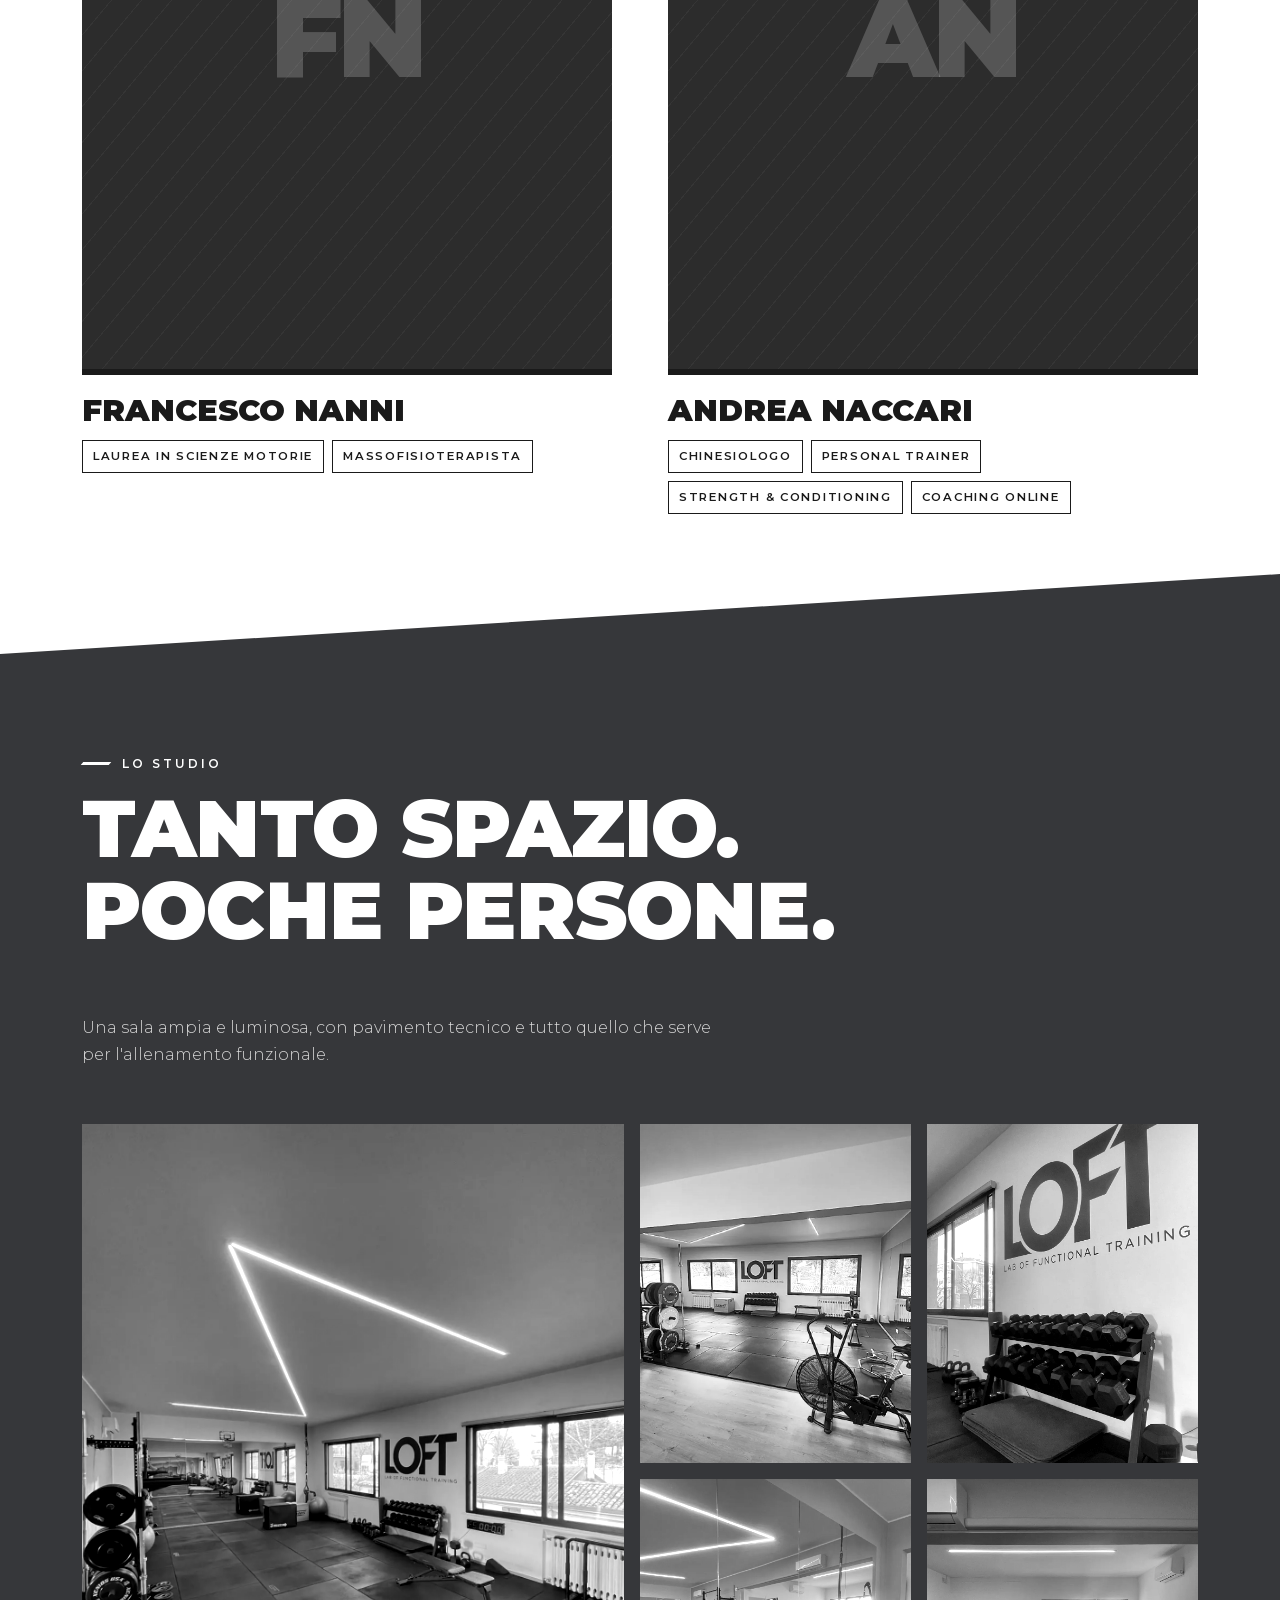
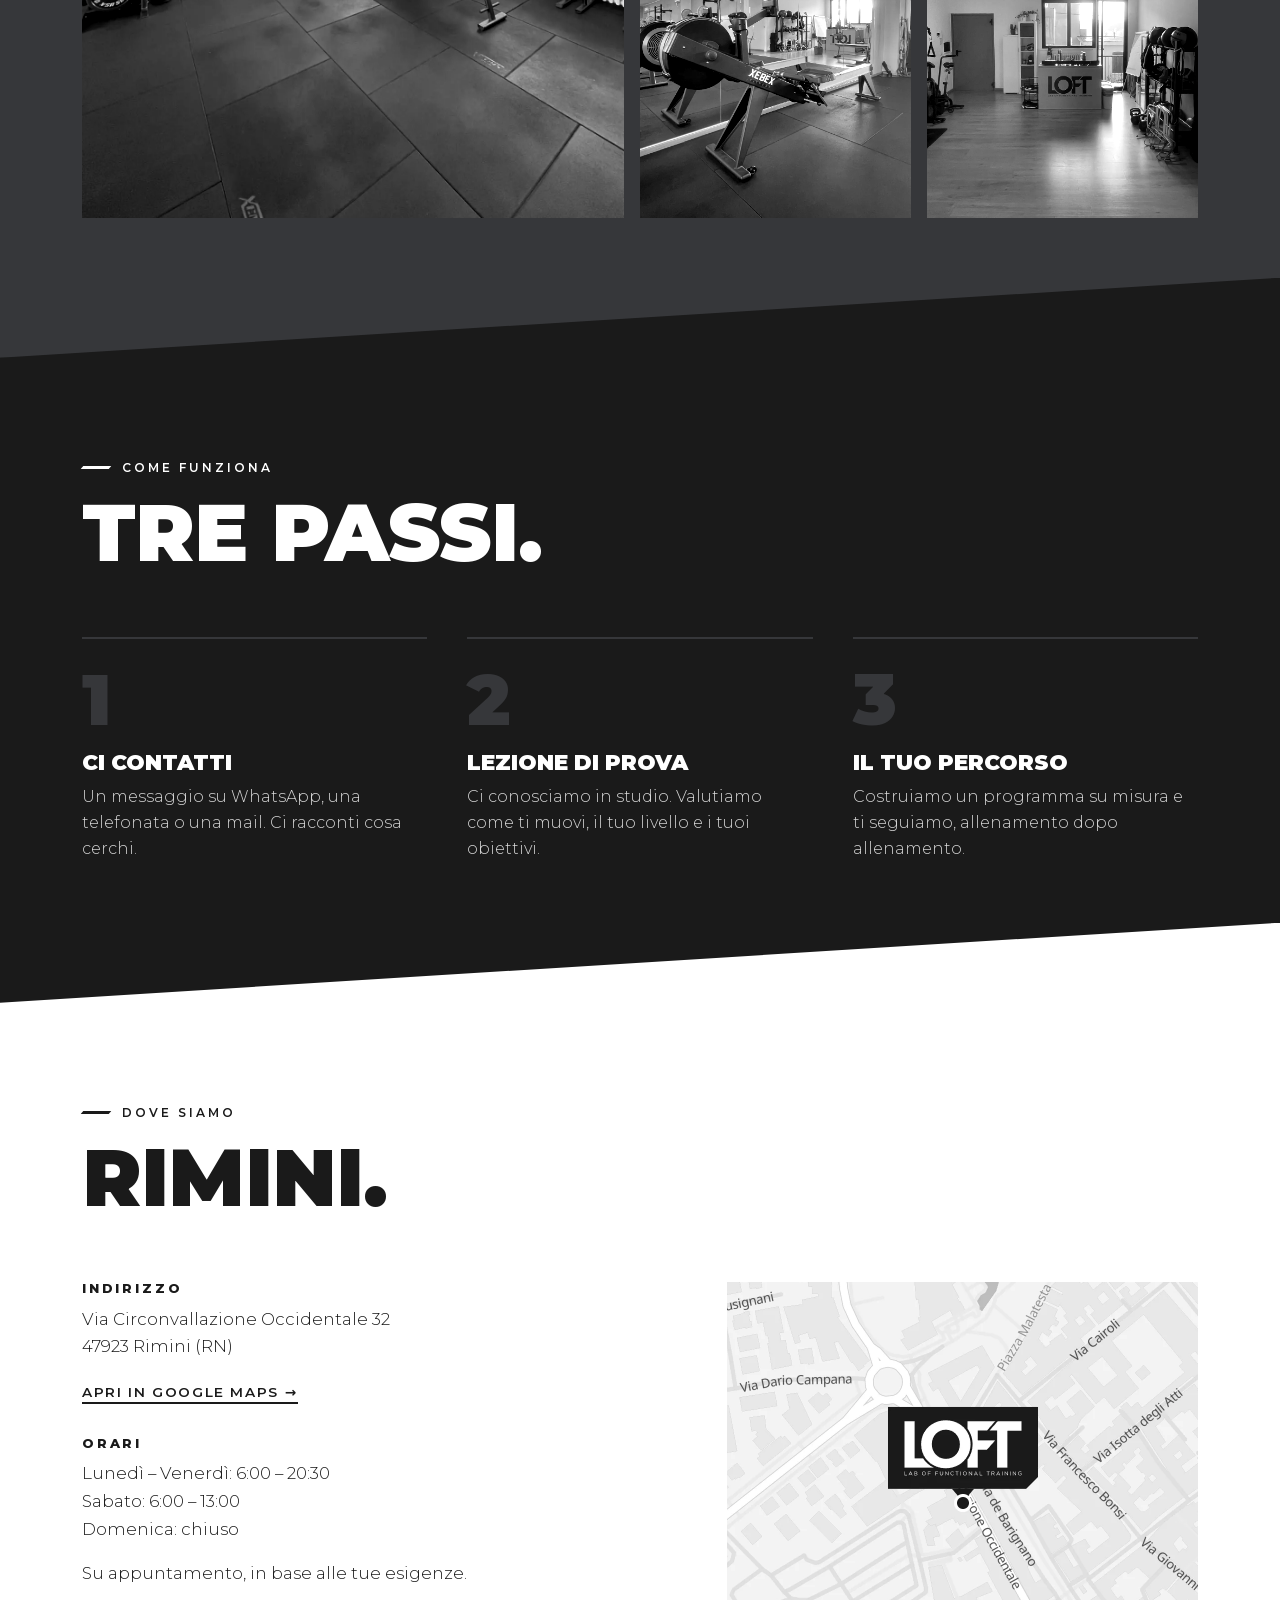
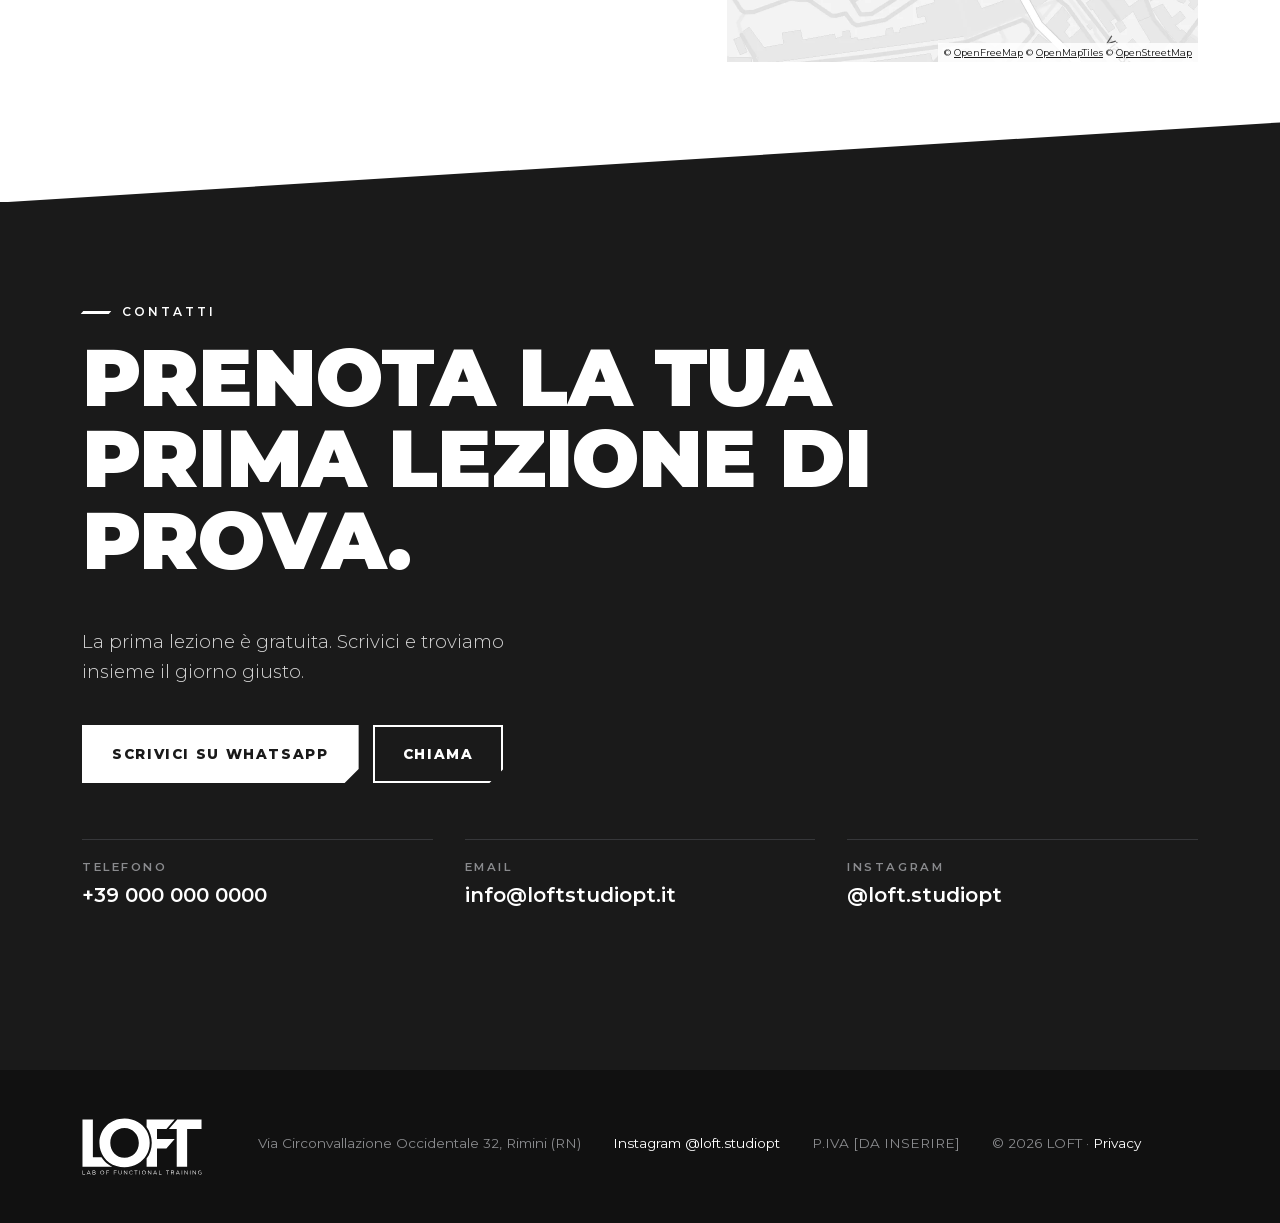
==== commit 4802d2f6: "Orari: aggiunta Domenica chiuso Co-Authored-By: Claude Opus 5.5 <noreply@anthropic.com>" ====
--- a/index.html
+++ b/index.html
@@ -294,7 +294,7 @@
             <h3>Orari</h3>
             <!-- Orari presi dalla scheda Google Maps di LOFT (22/11/2026), da confermare con i titolari.
                  Se cambiano, aggiornarli anche nei dati strutturati (openingHoursSpecification) in cima alla pagina. -->
-            <p>Lunedì – Venerdì: 6:00 – 20:30<br>Sabato: 6:00 – 13:00</p>
+            <p>Lunedì – Venerdì: 6:00 – 20:30<br>Sabato: 6:00 – 13:00<br>Domenica: chiuso</p>
             <p>Su appuntamento, in base alle tue esigenze.</p>
           </div>
 
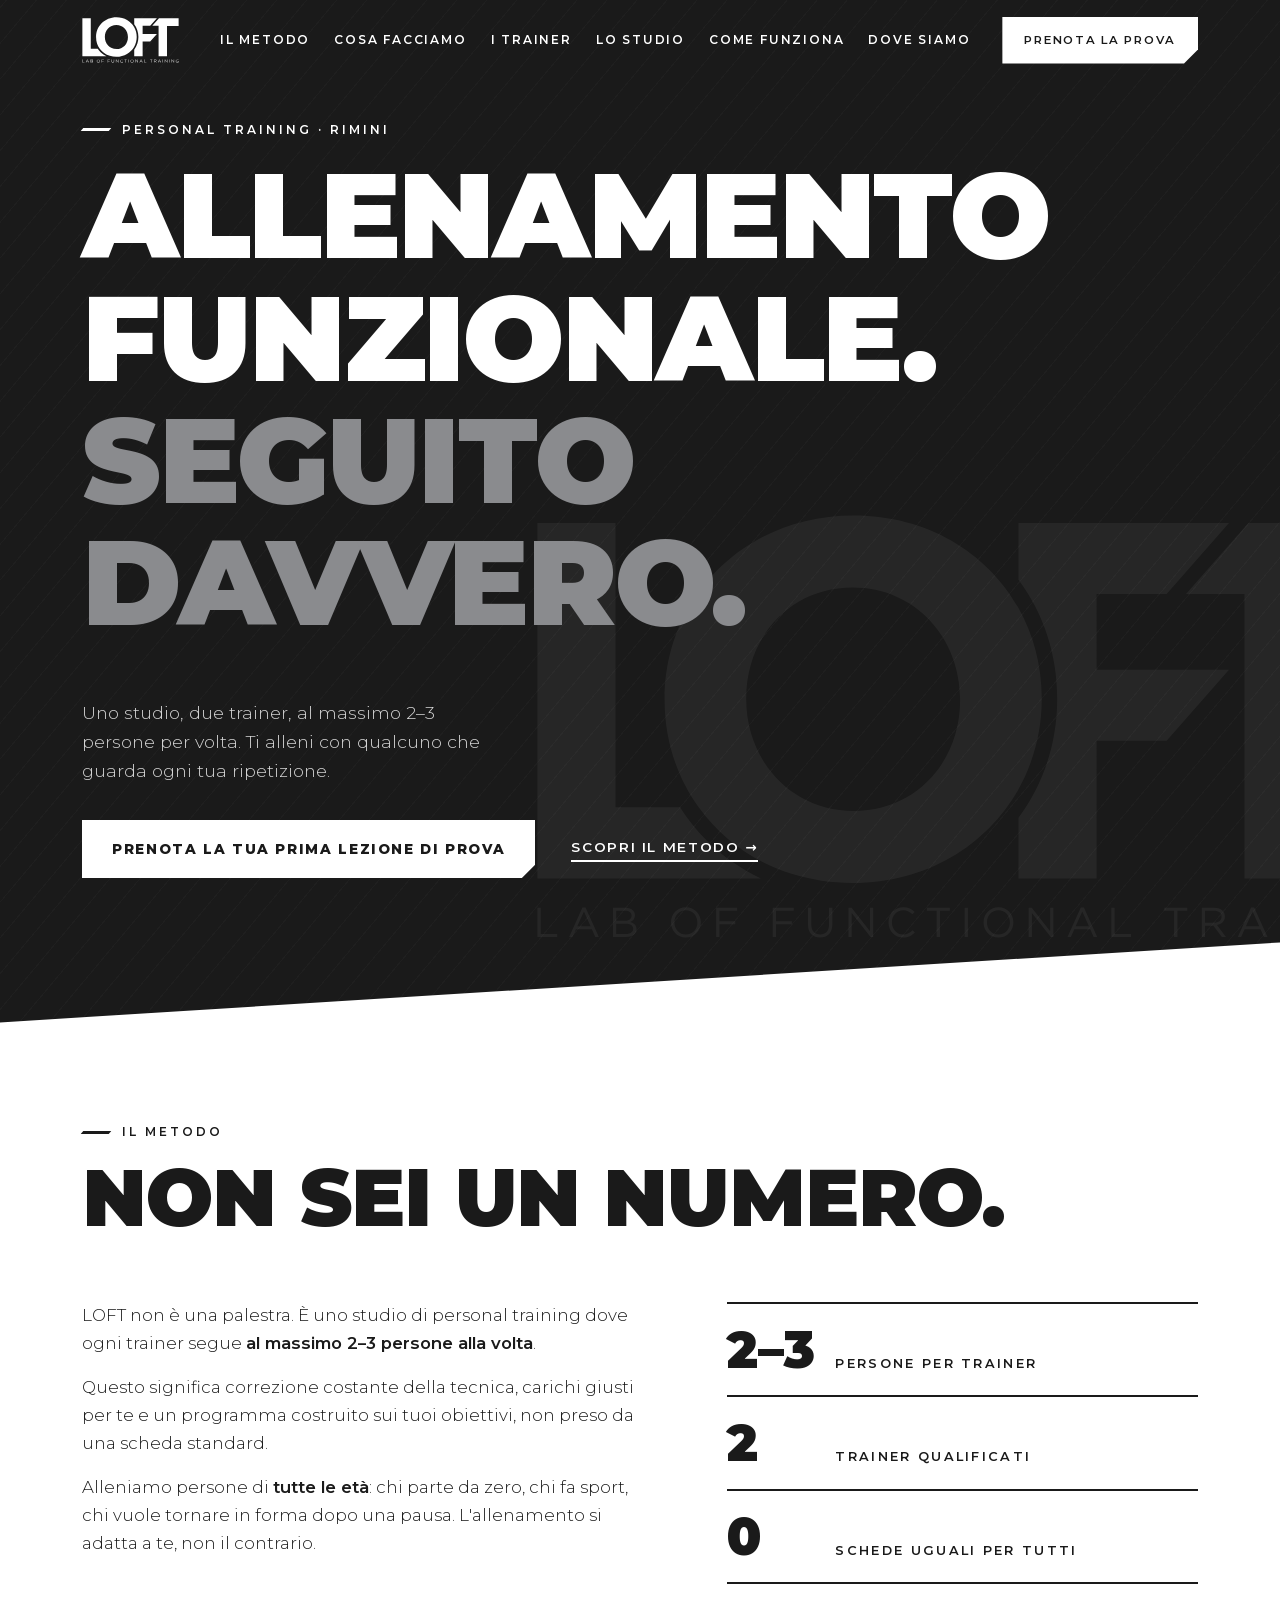
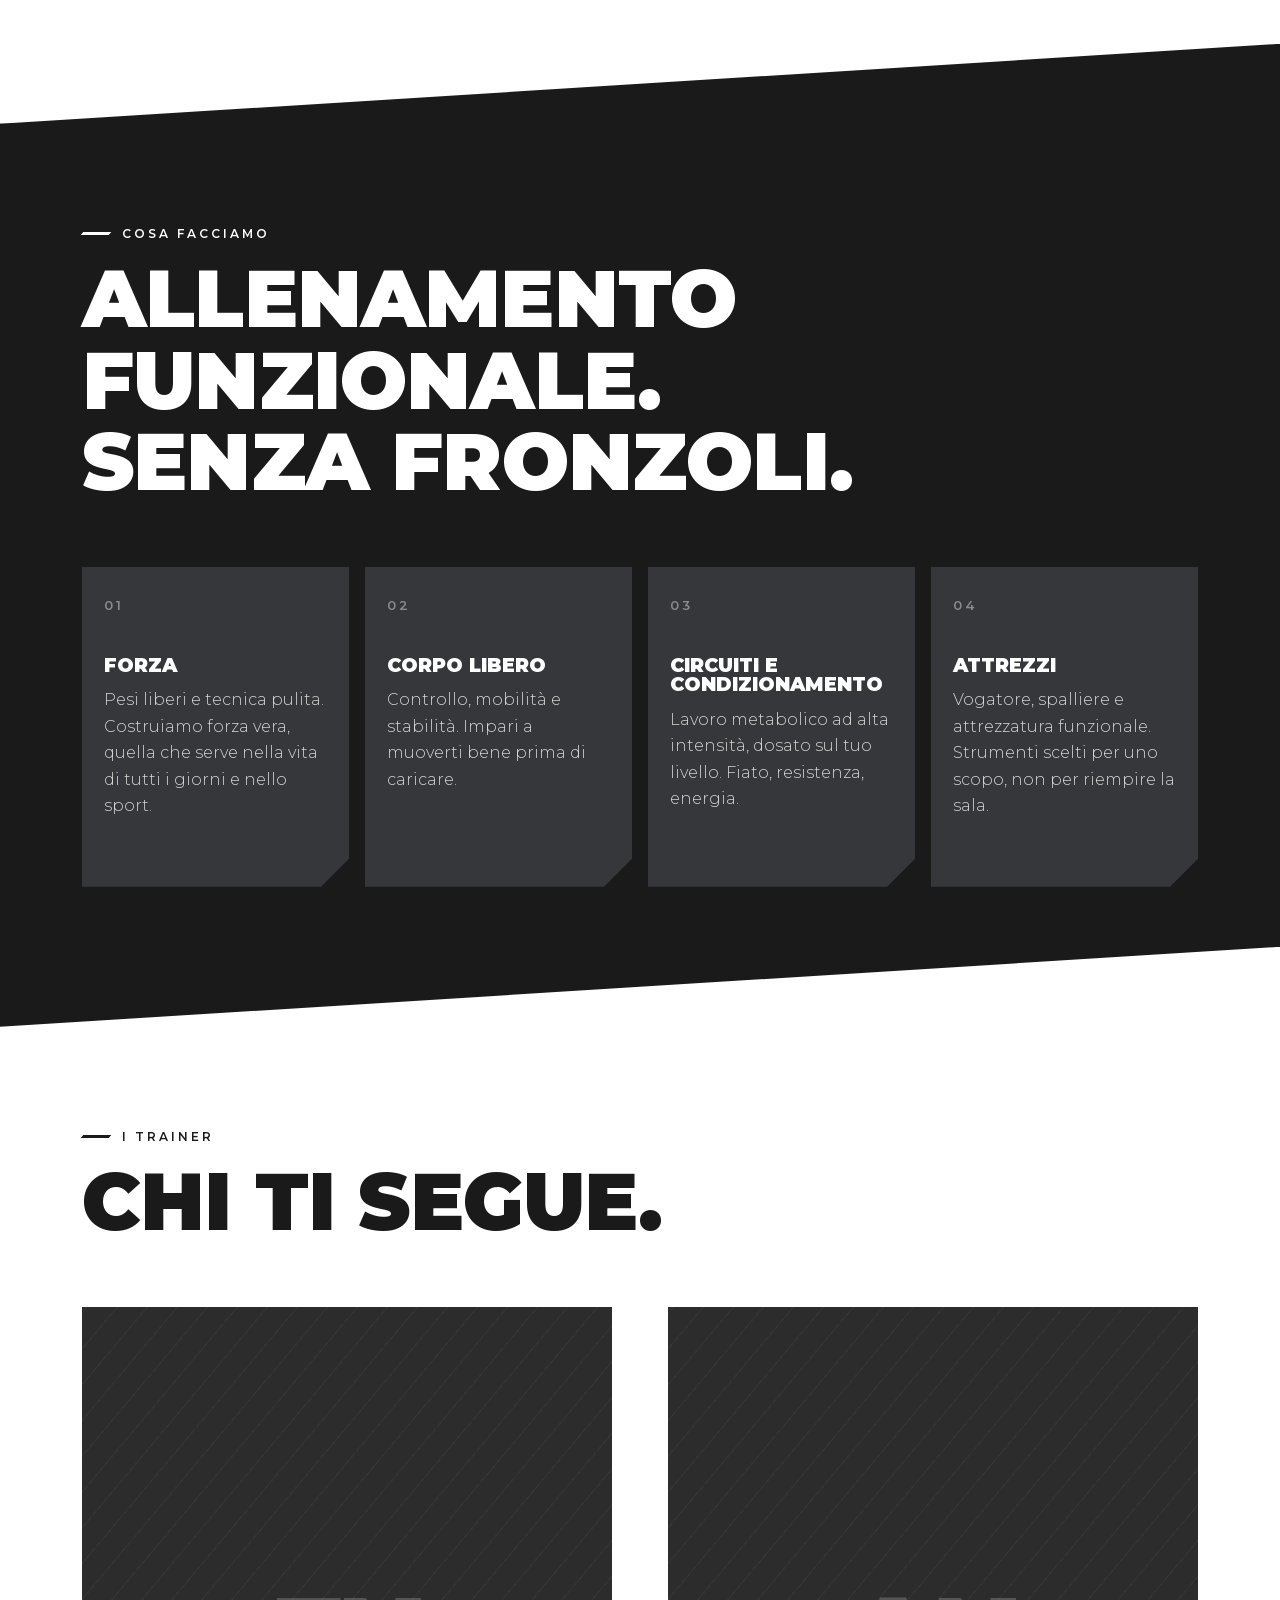
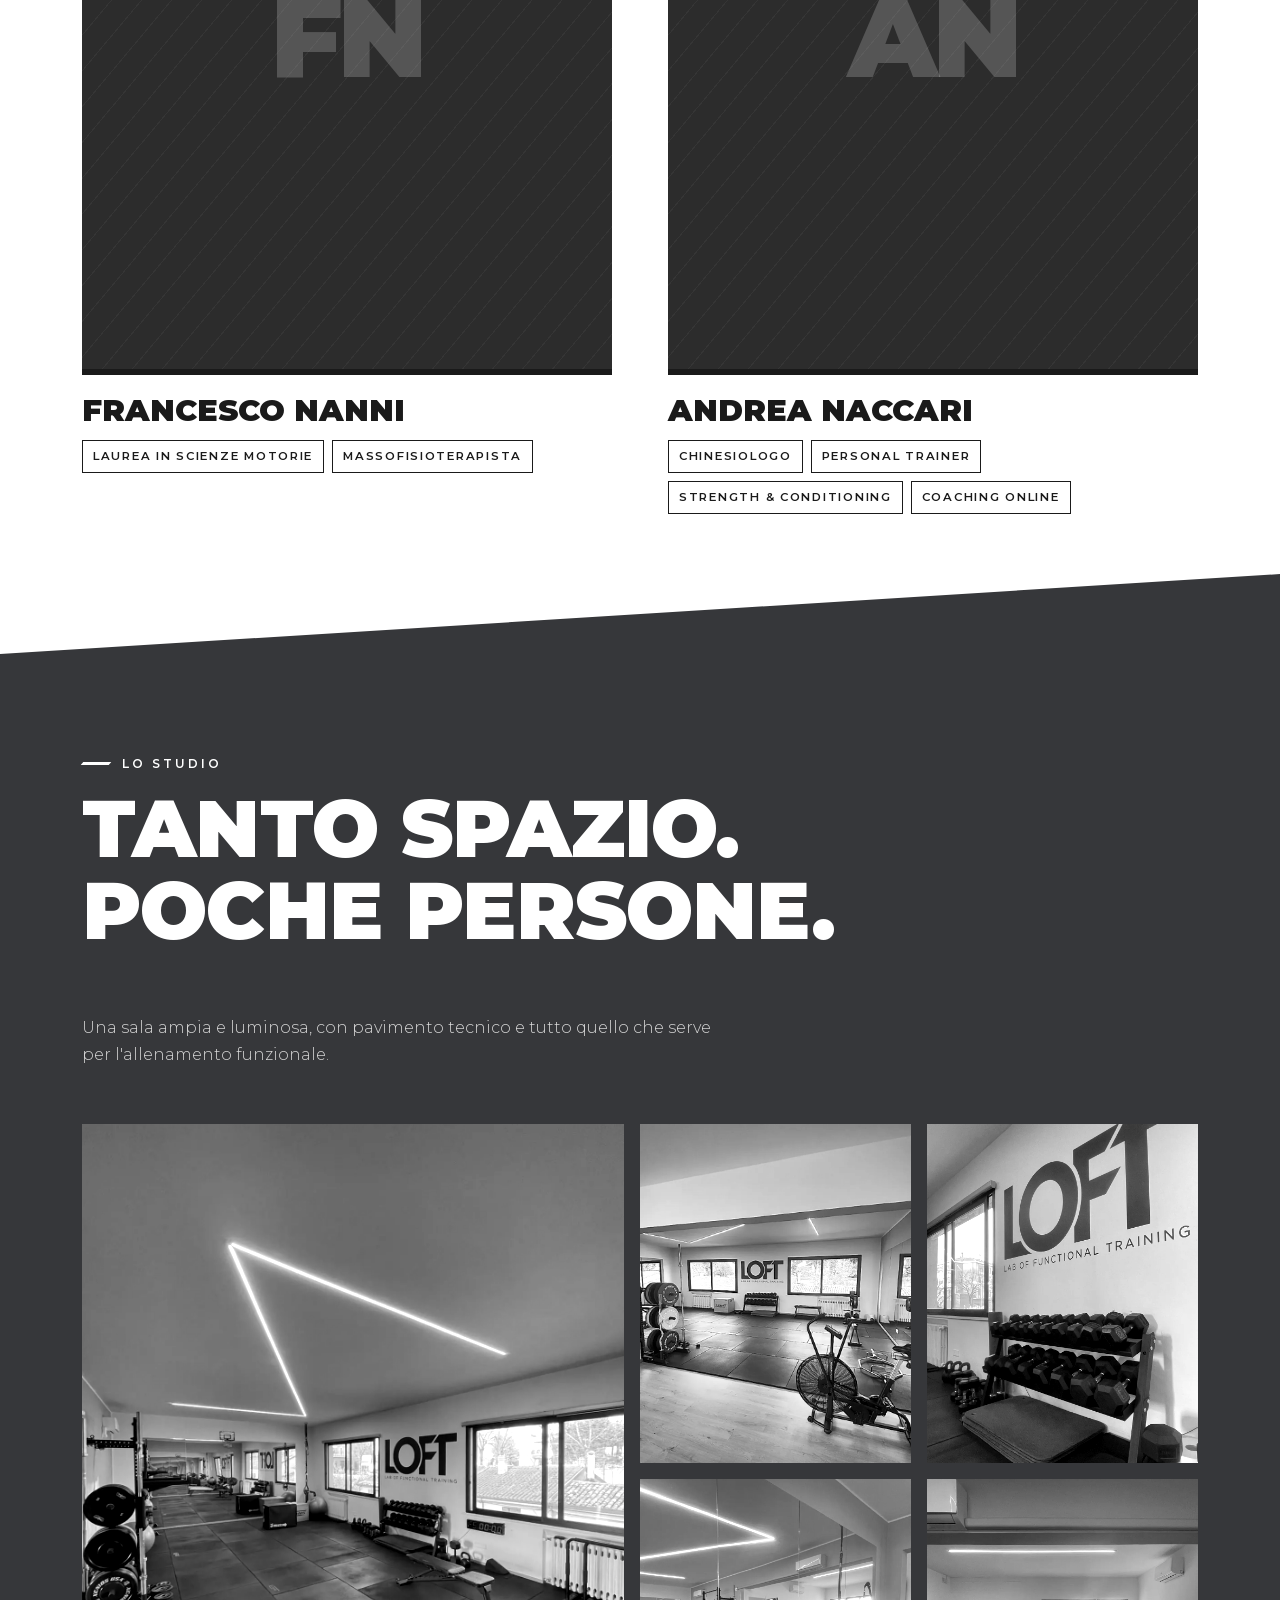
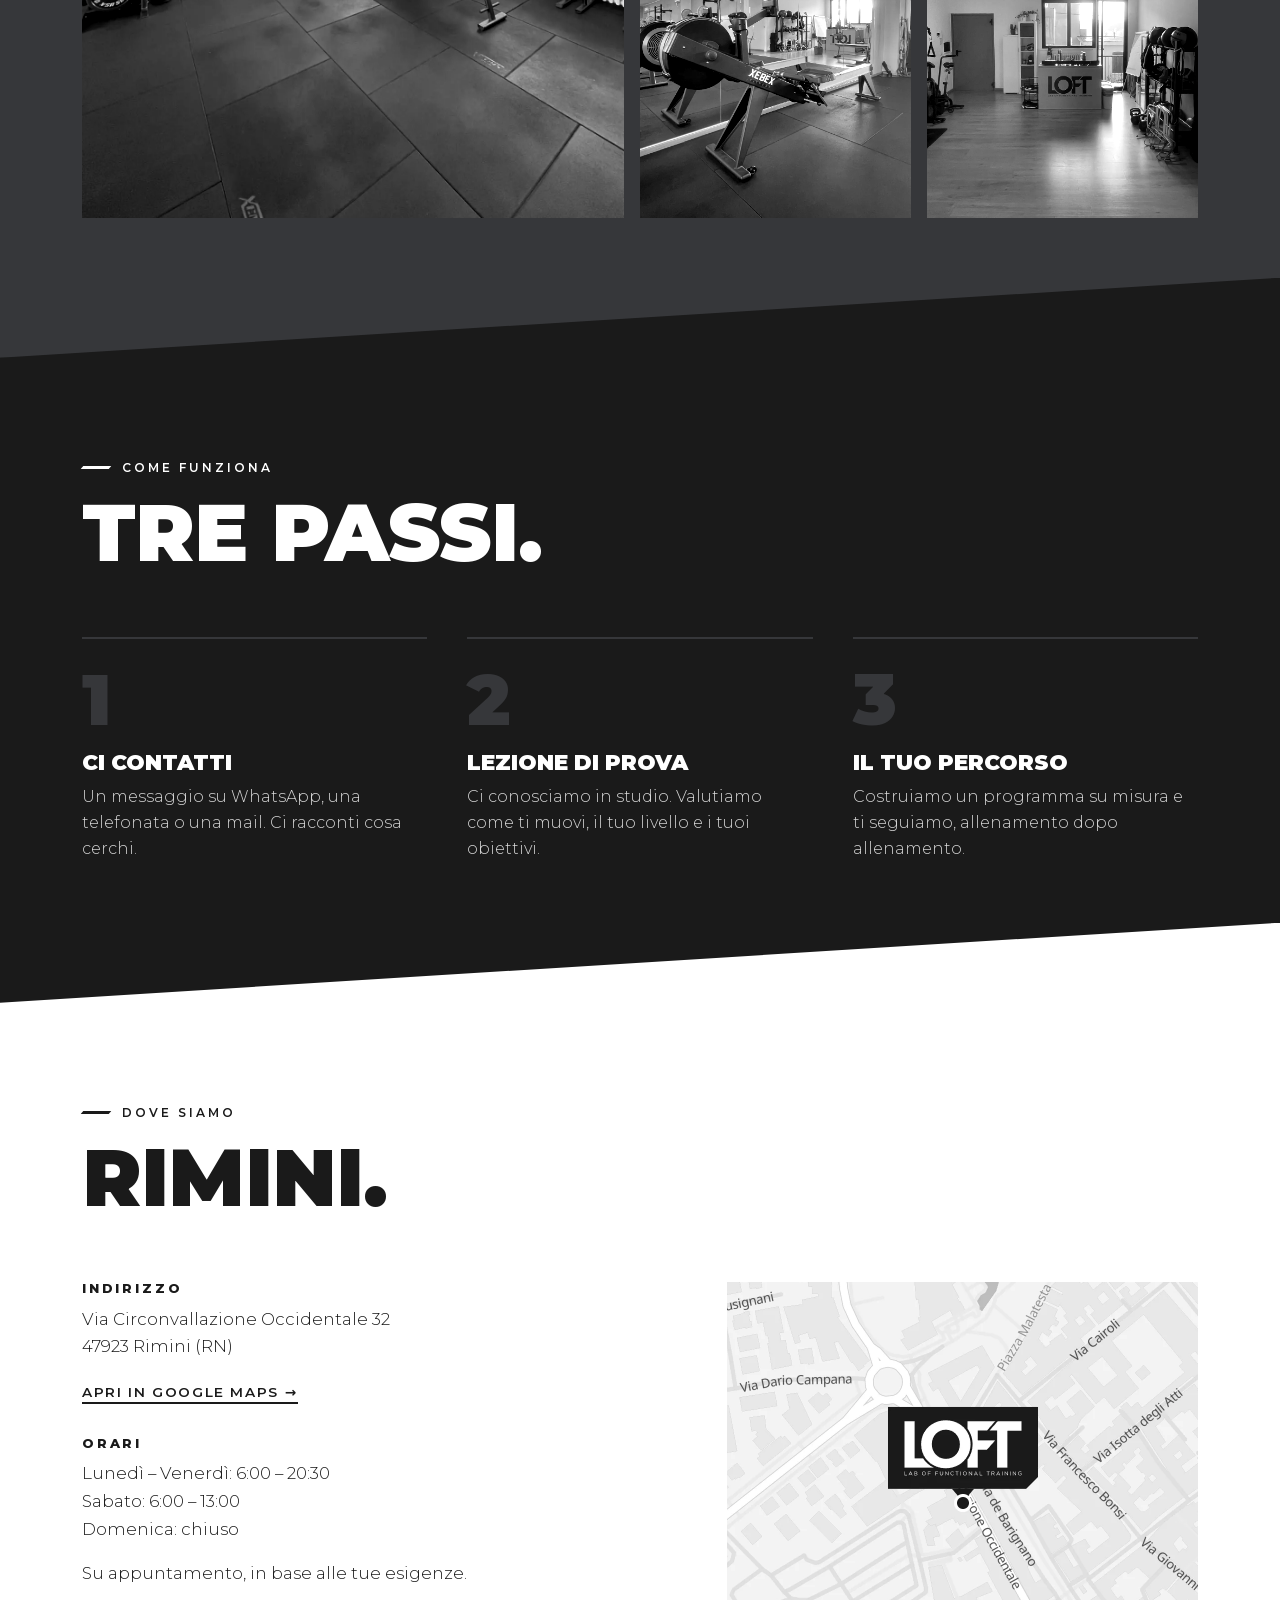
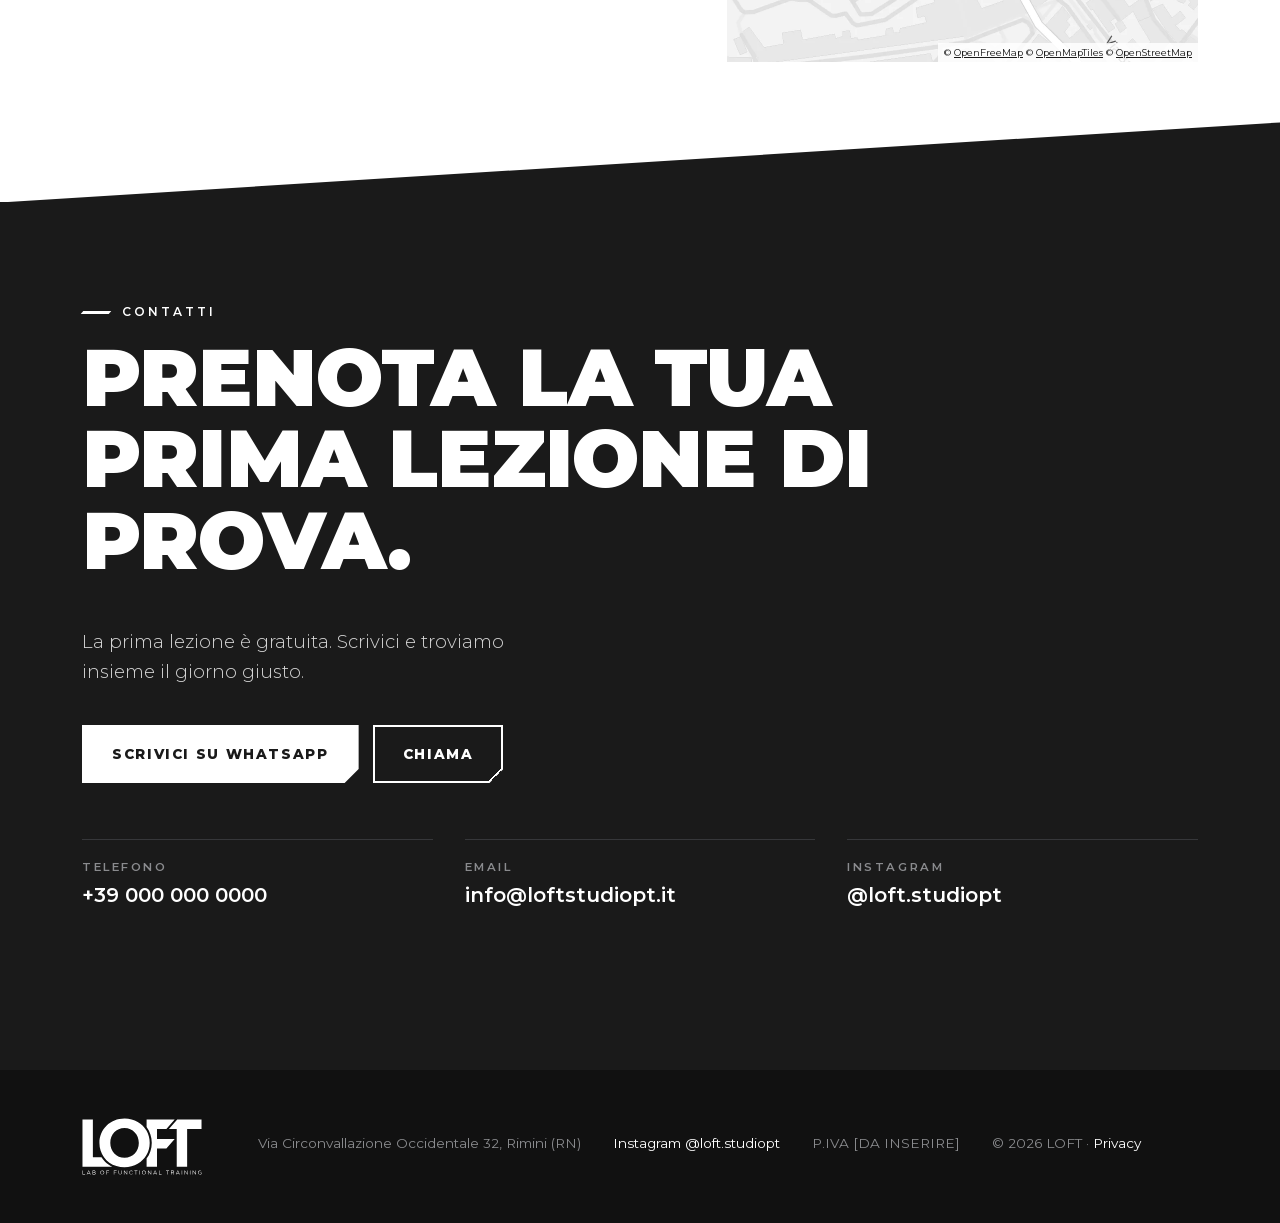
==== commit 5db1bc79: "Pulsante a contorno: linea anche sull'angolo tagliato Il taglio diagonale nascondeva il bordo nell'a" ====
--- a/index.html
+++ b/index.html
@@ -39,7 +39,7 @@
   <!-- Font Montserrat ospitato nel sito (vedi css/style.css): "preload" lo fa scaricare subito -->
   <link rel="preload" href="assets/fonts/montserrat-latin.woff2" as="font" type="font/woff2" crossorigin>
 
-  <link rel="stylesheet" href="css/style.css?v=9">
+  <link rel="stylesheet" href="css/style.css?v=10">
 
   <!-- Dati strutturati per Google (scheda attività locale).
        Telefono ed email da aggiungere quando saranno quelli reali:
--- a/css/style.css
+++ b/css/style.css
@@ -130,7 +130,18 @@
 }
 .btn-light { background: var(--bianco); color: var(--nero); }
 .btn-light:hover, .btn-light:focus-visible { background: var(--grigio-chiaro); }
-.btn-outline { border-color: var(--bianco); color: var(--bianco); }
+.btn-outline { border-color: var(--bianco); color: var(--bianco); position: relative; }
+/* Il taglio in diagonale (clip-path) "mangia" anche il bordo nell'angolo:
+   qui ridisegniamo la linea lungo il taglio, dello stesso colore del bordo. */
+.btn-outline::after {
+  content: "";
+  position: absolute; right: -2px; bottom: -2px;   /* -2px = spessore del bordo */
+  width: 14px; height: 14px;                       /* = misura del taglio */
+  background: linear-gradient(to bottom right,
+    transparent calc(50% - 2px), currentColor calc(50% - 2px),
+    currentColor 50%, transparent 50%);
+  pointer-events: none;
+}
 .btn-outline:hover, .btn-outline:focus-visible { background: var(--bianco); color: var(--nero); }
 .btn:focus-visible { outline: none; text-decoration: underline; text-underline-offset: 4px; }
 
